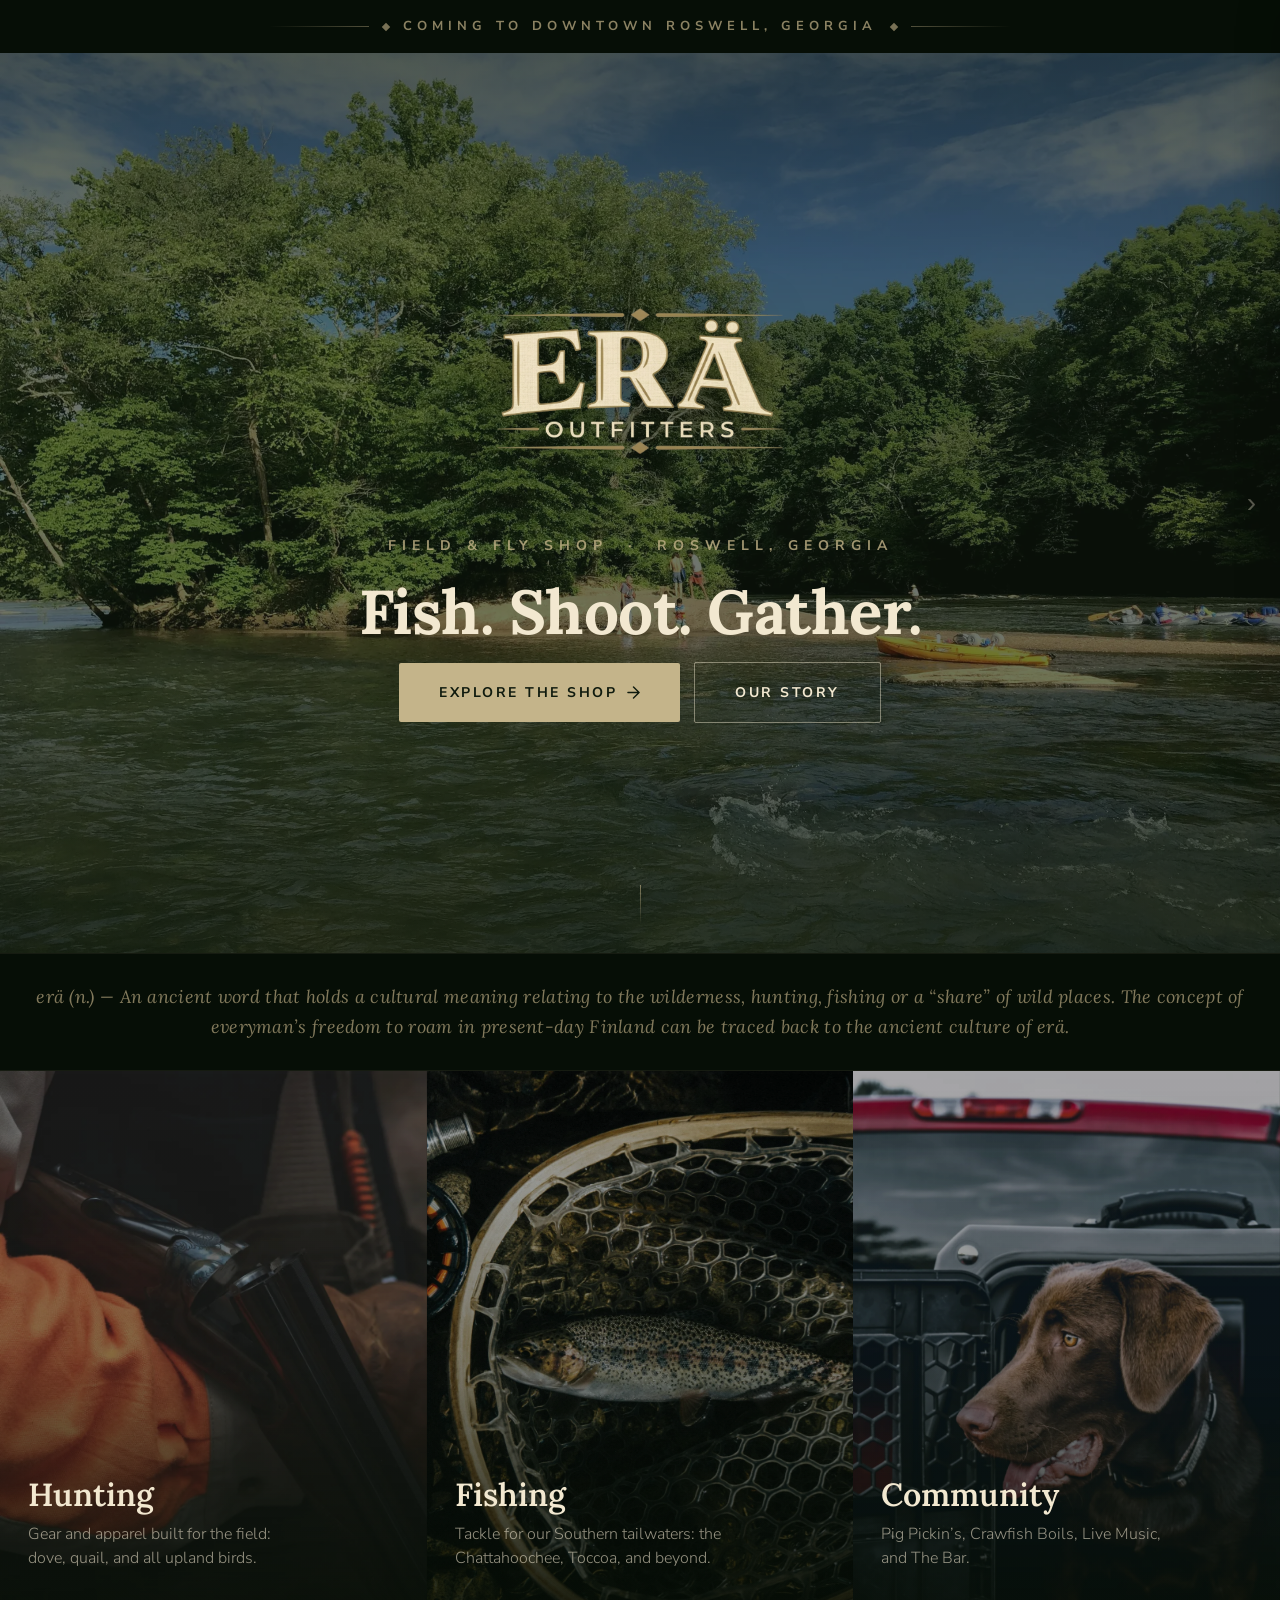
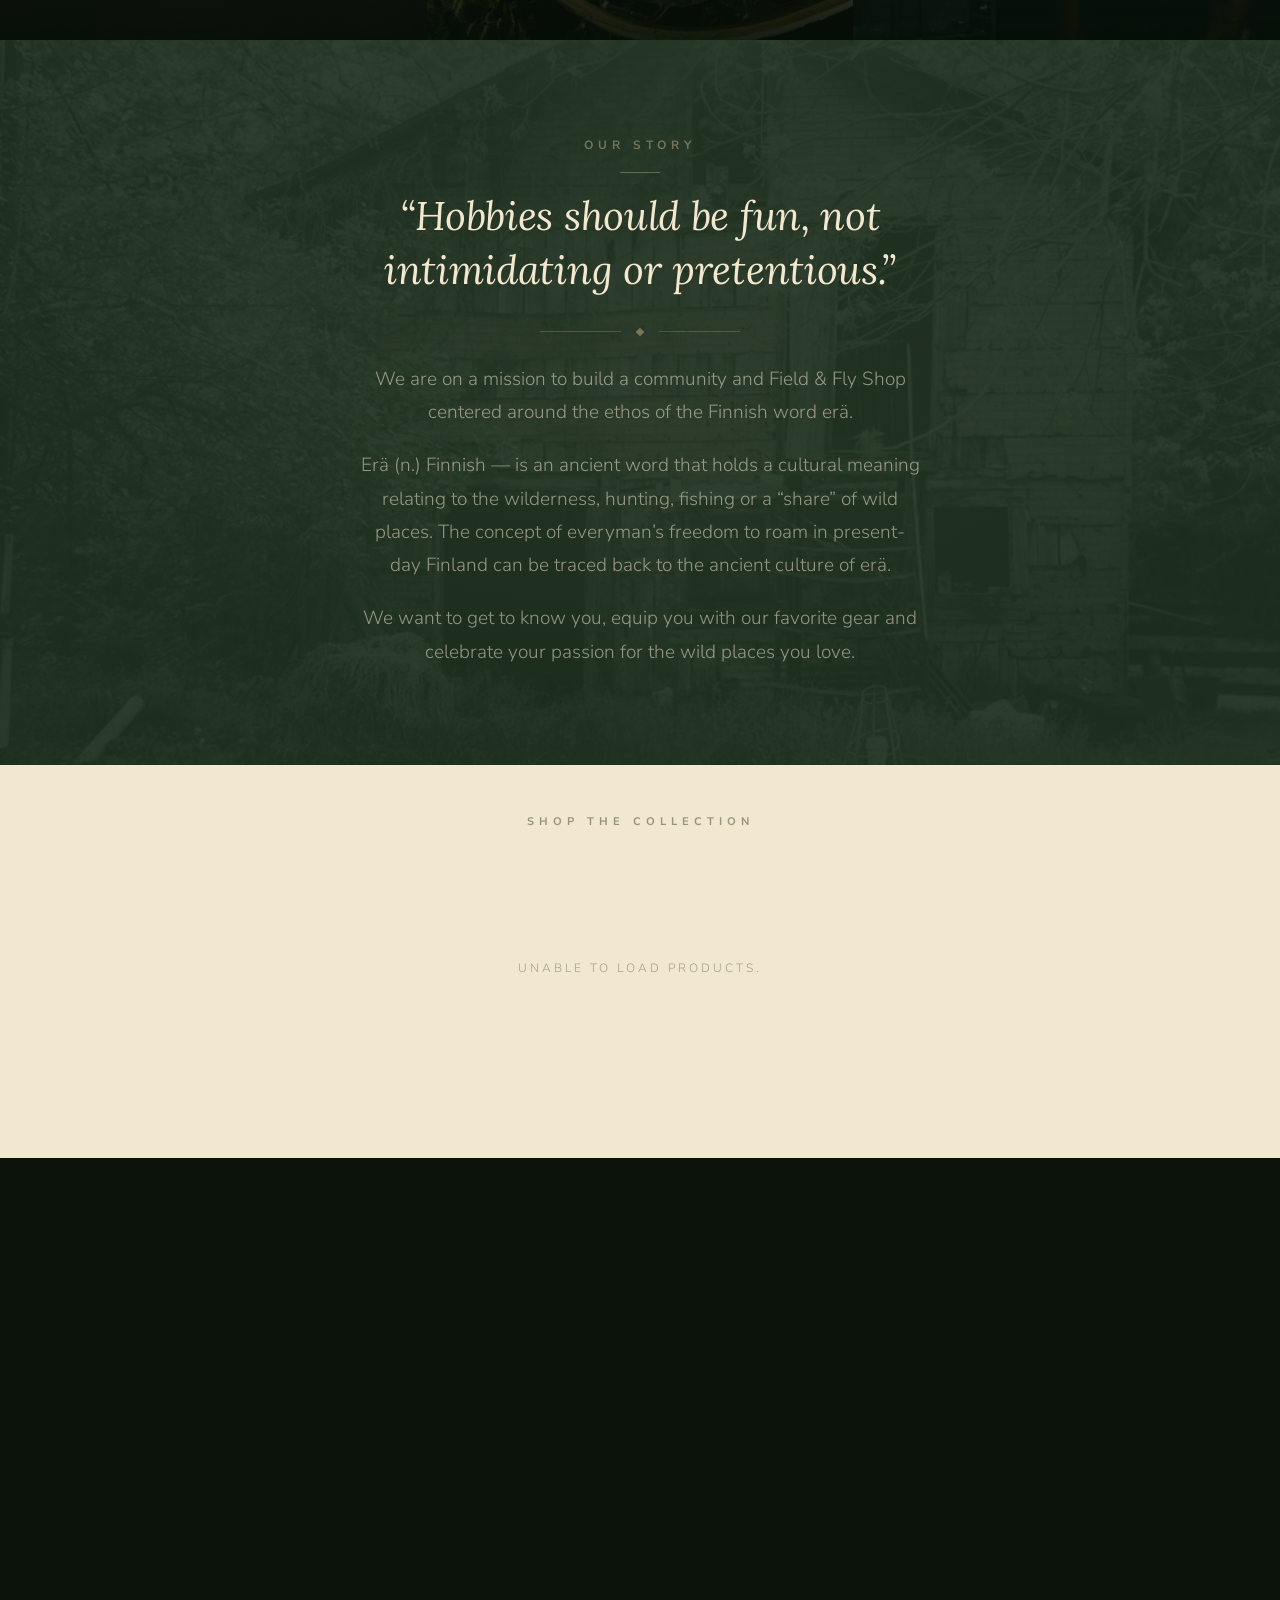
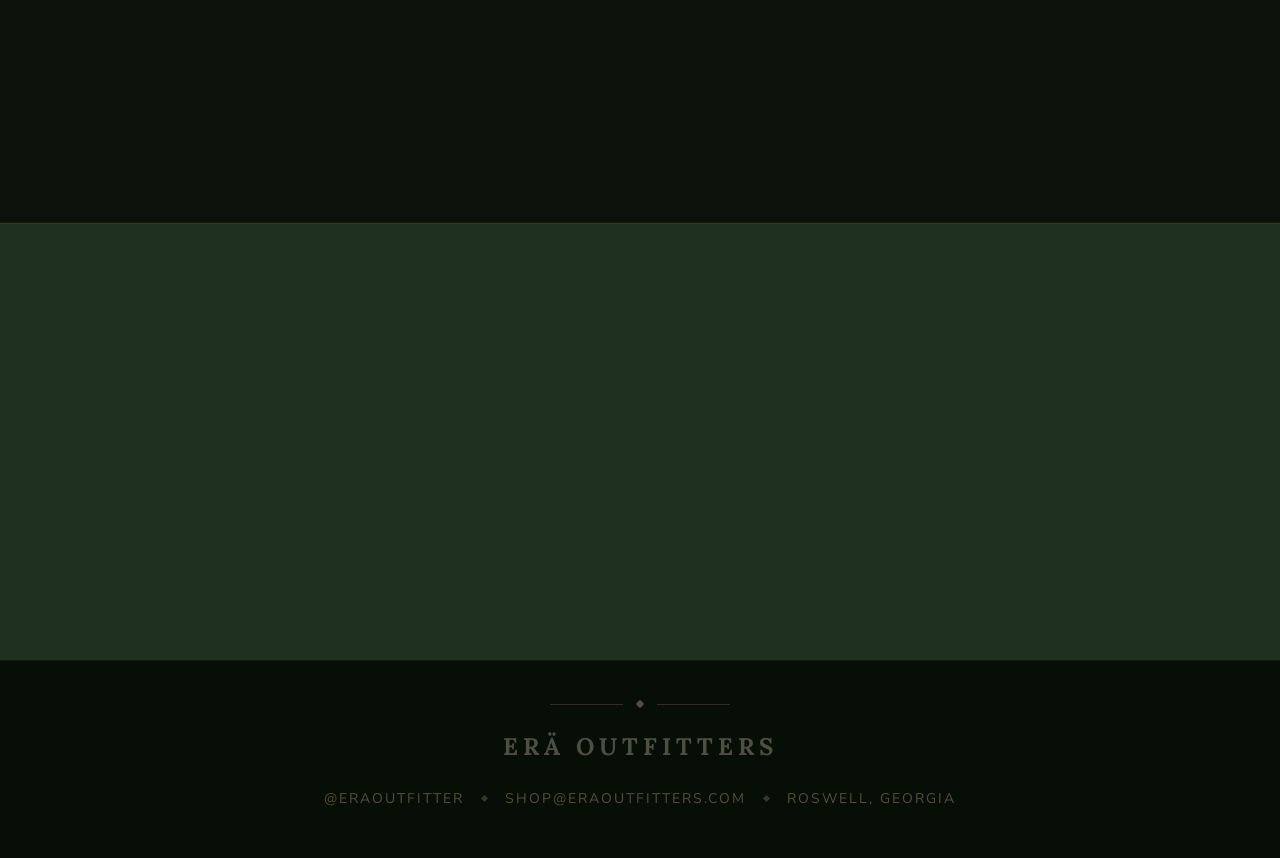
==== index.html @ 0cf77e51 "Improve local search schema for "fly shop roswell" visibility Upgrade @type to SportingGoodsStore, a" ====
<!DOCTYPE html>
<html lang="en" style="background:#0f1a0e;color:#F2E8D0;">
<head>
<!-- Google tag (gtag.js) -->
<script async src="https://www.googletagmanager.com/gtag/js?id=G-MX768VZGD5"></script>
<script>
  window.dataLayer = window.dataLayer || [];
  function gtag(){dataLayer.push(arguments);}
  gtag('js', new Date());
  gtag('config', 'G-MX768VZGD5');
</script>
<meta charset="UTF-8">
<meta name="theme-color" content="#0f1a0e">
<meta name="apple-mobile-web-app-status-bar-style" content="black-translucent">
<meta name="viewport" content="width=device-width, initial-scale=1.0, viewport-fit=cover">
<title>Erä Outfitters | Field &amp; Fly Shop · Roswell, Georgia</title>
<meta name="description" content="A modern Southern field shop blending fly fishing, upland hunting, and heritage outdoor apparel. Coming to Roswell, Georgia.">
<meta property="og:title" content="Erä Outfitters | Field &amp; Fly Shop · Roswell, Georgia">
<meta property="og:description" content="A modern Southern field shop blending fly fishing, upland hunting, and heritage outdoor apparel. Coming to Roswell, Georgia.">
<meta property="og:type" content="website">
<meta property="og:url" content="https://eraoutfitters.com">
<meta property="og:image" content="https://eraoutfitters.com/hero-og.jpg">
<meta name="twitter:card" content="summary_large_image">
<meta name="twitter:title" content="Erä Outfitters | Field &amp; Fly Shop · Roswell, Georgia">
<meta name="twitter:description" content="A modern Southern field shop blending fly fishing, upland hunting, and heritage outdoor apparel. Coming to Roswell, Georgia.">
<meta name="twitter:image" content="https://eraoutfitters.com/hero-og.jpg">
<!-- Structured data: LocalBusiness -->
<script type="application/ld+json">
{
  "@context": "https://schema.org",
  "@type": ["LocalBusiness", "SportingGoodsStore"],
  "name": "Erä Outfitters",
  "description": "A modern Southern field and fly shop blending fly fishing, upland hunting, and heritage outdoor apparel. Coming to Roswell, Georgia.",
  "url": "https://eraoutfitters.com",
  "logo": "https://eraoutfitters.com/logo.png",
  "image": "https://eraoutfitters.com/hero-og.jpg",
  "priceRange": "$",
  "address": {
    "@type": "PostalAddress",
    "addressLocality": "Roswell",
    "addressRegion": "GA",
    "addressCountry": "US"
  },
  "areaServed": ["Roswell, GA", "Alpharetta, GA", "Atlanta, GA"],
  "serviceArea": {
    "@type": "GeoCircle",
    "geoMidpoint": {
      "@type": "GeoCoordinates",
      "latitude": 34.0232,
      "longitude": -84.3616
    },
    "geoRadius": "50000"
  },
  "hasMap": "https://maps.google.com/?q=Er%C3%A4+Outfitters+Roswell+GA",
  "sameAs": [
    "https://instagram.com/eraoutfitter"
  ]
}
</script>
<!-- Structured data: Organization (logo for Google Knowledge Panel) -->
<script type="application/ld+json">
{
  "@context": "https://schema.org",
  "@type": "Organization",
  "name": "Erä Outfitters",
  "url": "https://eraoutfitters.com",
  "logo": {
    "@type": "ImageObject",
    "url": "https://eraoutfitters.com/logo.png"
  },
  "sameAs": [
    "https://instagram.com/eraoutfitter"
  ]
}
</script>
<!-- Structured data: FAQ -->
<script type="application/ld+json">
{
  "@context": "https://schema.org",
  "@type": "FAQPage",
  "mainEntity": [
    {
      "@type": "Question",
      "name": "What is Erä Outfitters?",
      "acceptedAnswer": {
        "@type": "Answer",
        "text": "Erä Outfitters is a modern Southern field and fly shop coming to Downtown Roswell, Georgia. The shop blends fly fishing, upland hunting, and heritage outdoor apparel."
      }
    },
    {
      "@type": "Question",
      "name": "Where is Erä Outfitters located?",
      "acceptedAnswer": {
        "@type": "Answer",
        "text": "Erä Outfitters is coming to Downtown Roswell, Georgia."
      }
    },
    {
      "@type": "Question",
      "name": "What does Erä Outfitters sell?",
      "acceptedAnswer": {
        "@type": "Answer",
        "text": "Erä Outfitters sells fly fishing tackle for Southern tailwaters like the Chattahoochee and Toccoa, upland hunting gear for dove and quail seasons, and heritage outdoor apparel."
      }
    },
    {
      "@type": "Question",
      "name": "What events does Erä Outfitters host?",
      "acceptedAnswer": {
        "@type": "Answer",
        "text": "Erä Outfitters hosts seasonal hunts (dove, quail, and upland), crawfish boils in spring, pig roasts and live music in summer, and guided fishing trips."
      }
    },
    {
      "@type": "Question",
      "name": "What does 'erä' mean?",
      "acceptedAnswer": {
        "@type": "Answer",
        "text": "Erä is an ancient Finnish word relating to the wilderness, hunting, fishing, or a share of wild places. The concept of everyman's freedom to roam in present-day Finland can be traced back to the ancient culture of erä."
      }
    }
  ]
}
</script>
<link rel="canonical" href="https://eraoutfitters.com/">
<link rel="icon" href="logo.svg" type="image/svg+xml">
<link rel="preconnect" href="https://fonts.googleapis.com" crossorigin>
<link rel="preconnect" href="https://fonts.gstatic.com" crossorigin>
<link rel="preconnect" href="https://mddjp6-nx.myshopify.com">
<link rel="preconnect" href="https://www.googletagmanager.com">
<link href="https://fonts.googleapis.com/css2?family=Lora:ital,wght@0,600;0,700;1,400&family=Nunito+Sans:wght@300;400;700&display=swap" rel="stylesheet">
<link rel="stylesheet" href="style.css">
</head>
<body>

<!-- ─── STICKY BAR ────────────────────────────── -->
<nav id="stickyBar" class="sticky-bar" aria-label="Quick navigation">
  <img src="logo.svg" alt="Erä Outfitters" class="sticky-logo">
  <div class="sticky-actions">
    <button class="sticky-shop-btn" onclick="openShopModal()" aria-label="Open shop">Shop</button>
    <button class="sticky-cart-btn" onclick="openCart()" aria-label="View cart">
      <svg width="20" height="20" viewBox="0 0 24 24" fill="none" stroke="currentColor" stroke-width="1.5" stroke-linecap="round" stroke-linejoin="round" aria-hidden="true"><path d="M6 2L3 6v14a2 2 0 002 2h14a2 2 0 002-2V6l-3-4z"/><line x1="3" y1="6" x2="21" y2="6"/><path d="M16 10a4 4 0 01-8 0"/></svg>
      <span id="cartBadge" class="cart-badge" style="display:none" aria-live="polite">0</span>
    </button>
  </div>
</nav>

<!-- ─── CART DRAWER ──────────────────────────── -->
<div id="cartOverlay" class="cart-overlay" onclick="closeCart()"></div>
<aside id="cartDrawer" class="cart-drawer" role="dialog" aria-modal="true" aria-label="Shopping cart">
  <div class="cart-header">
    <span class="cart-title">Your Cart</span>
    <button class="cart-close" onclick="closeCart()" aria-label="Close cart">&#10005;</button>
  </div>
  <div id="cartItems" class="cart-items"></div>
  <div id="cartFooter" class="cart-footer"></div>
</aside>

<div id="mainCard">

<!-- EYEBROW -->
<div class="eyebrow-band">
  <div class="eyebrow-line"></div>
  <div class="eyebrow-diamond"></div>
  <span class="eyebrow-text">Coming to Downtown Roswell, Georgia</span>
  <div class="eyebrow-diamond"></div>
  <div class="eyebrow-line r"></div>
</div>

<!-- ─── HERO ─────────────────────────────────── -->
<section class="hero">
  <div id="hero-media"></div>
  <div class="hero-gradient"></div>
  <button class="hero-nav hero-nav-prev" onclick="heroNav(-1)" aria-label="Previous">&#8249;</button>
  <button class="hero-nav hero-nav-next" onclick="heroNav(1)" aria-label="Next">&#8250;</button>
  <div class="hero-inner">
    <img src="logo.svg" alt="Era Outfitters" class="hero-logo" decoding="async">
    <p class="hero-tagline">Field &amp; Fly Shop &nbsp;·&nbsp; Roswell, Georgia</p>
    <h1 class="hero-headline">Fish. Shoot. Gather.</h1>
    <div class="hero-btns">
      <a href="#" onclick="openShopModal();return false;" class="hero-btn">
        Explore the Shop
        <svg width="13" height="13" viewBox="0 0 14 14" fill="none"><path d="M1 7H13M7 1L13 7L7 13" stroke="currentColor" stroke-width="1.5" stroke-linecap="round" stroke-linejoin="round"/></svg>
      </a>
      <a href="#our-story" class="hero-btn-ghost">Our Story</a>
    </div>
  </div>
  <div class="hero-scroll">
    <div class="hero-scroll-line"></div>
  </div>
</section>

<!-- ─── DEFINITION STRIP ──────────────────────── -->
<div class="def-strip">
  <p>er&#228; (n.) &mdash; An ancient word that holds a cultural meaning relating to the wilderness, hunting, fishing or a &ldquo;share&rdquo; of wild places. The concept of everyman&rsquo;s freedom to roam in present-day Finland can be traced back to the ancient culture of er&#228;.</p>
</div>

<!-- ─── CATEGORY TILES ───────────────────────── -->
<section class="categories">

  <div class="cat-tile">
    <div class="cat-tile-bg" style="background-image: url('hunting.webp');"></div>
    <div class="cat-tile-overlay"></div>
    <div class="cat-tile-content">
      <h3>Hunting</h3>
      <p>Gear and apparel built for the field: dove, quail, and all upland birds.</p>
      <a href="#" onclick="openShopModal();return false;" class="cat-tile-link">
        Shop Hunting <svg width="11" height="11" viewBox="0 0 14 14" fill="none"><path d="M1 7H13M7 1L13 7L7 13" stroke="currentColor" stroke-width="1.5" stroke-linecap="round" stroke-linejoin="round"/></svg>
      </a>
    </div>
  </div>

  <div class="cat-tile">
    <div class="cat-tile-bg" style="background-image: url('fishing.webp'); background-position: center 40%;"></div>
    <div class="cat-tile-overlay"></div>
    <div class="cat-tile-content">
      <h3>Fishing</h3>
      <p>Tackle for our Southern tailwaters: the Chattahoochee, Toccoa, and beyond.</p>
      <a href="#" onclick="openShopModal();return false;" class="cat-tile-link">
        Shop Fishing <svg width="11" height="11" viewBox="0 0 14 14" fill="none"><path d="M1 7H13M7 1L13 7L7 13" stroke="currentColor" stroke-width="1.5" stroke-linecap="round" stroke-linejoin="round"/></svg>
      </a>
    </div>
  </div>

  <div class="cat-tile">
    <div class="cat-tile-bg" style="background-image: url('hunting-dog.webp'); background-position: center 20%;"></div>
    <div class="cat-tile-overlay"></div>
    <div class="cat-tile-content">
      <h3>Community</h3>
      <p>Pig Pickin&rsquo;s, Crawfish Boils, Live Music, and The Bar.</p>
      <a href="#community" class="cat-tile-link">
        See Events <svg width="11" height="11" viewBox="0 0 14 14" fill="none"><path d="M1 7H13M7 1L13 7L7 13" stroke="currentColor" stroke-width="1.5" stroke-linecap="round" stroke-linejoin="round"/></svg>
      </a>
    </div>
  </div>

</section>

<!-- ─── BRAND STORY ───────────────────────────── -->
<section class="brand-story reveal" id="our-story">
  <div class="brand-story-inner">
    <span class="section-label">Our Story</span>
    <div class="section-rule"></div>
    <blockquote>&ldquo;Hobbies should be fun, not intimidating or pretentious.&rdquo;</blockquote>
    <div class="brand-divider">
      <div class="brand-divider-line"></div>
      <div class="brand-divider-diamond"></div>
      <div class="brand-divider-line"></div>
    </div>
    <p>We are on a mission to build a community and Field &amp; Fly Shop centered around the ethos of the Finnish word er&#228;.</p>
    <p>Er&#228; (n.) Finnish &mdash; is an ancient word that holds a cultural meaning relating to the wilderness, hunting, fishing or a &ldquo;share&rdquo; of wild places. The concept of everyman&rsquo;s freedom to roam in present-day Finland can be traced back to the ancient culture of er&#228;.</p>
    <p>We want to get to know you, equip you with our favorite gear and celebrate your passion for the wild places you love.</p>
  </div>
</section>

<!-- ─── SHOP ─────────────────────────────────── -->
<section id="shop">
  <div class="shop-inner">
    <p class="shop-heading">Shop the Collection</p>
    <!-- Grid view -->
    <div id="shopGrid"></div>
    <!-- Detail view -->
    <div id="shopDetail">
      <button class="detail-back" onclick="showShopGrid()">&#8592; All Products</button>
      <div id="shopDetailContent"></div>
    </div>
  </div>
</section>

<!-- ─── COMMUNITY & EVENTS ───────────────────── -->
<section class="community" id="community">
  <div class="community-inner">

    <div class="community-left reveal">
      <h2>Coming Soon</h2>
    </div>

    <div class="community-right reveal reveal-delay-2">
      <ul class="events-list">
        <li>
          <div class="event-diamond"></div>
          <div>
            <div class="event-name">The Shop</div>
            <div class="event-desc">Physical Field &amp; Fly Shop in Roswell, Georgia</div>
          </div>
        </li>
        <li>
          <div class="event-diamond"></div>
          <div>
            <div class="event-name">Seasonal Hunts</div>
            <div class="event-desc">Dove, Quail &amp; Upland</div>
          </div>
        </li>
        <li>
          <div class="event-diamond"></div>
          <div>
            <div class="event-name">Crawfish Boils</div>
            <div class="event-desc">Spring Series</div>
          </div>
        </li>
        <li>
          <div class="event-diamond"></div>
          <div>
            <div class="event-name">Live Music &amp; Pig Roasts</div>
            <div class="event-desc">Summer Series</div>
          </div>
        </li>
        <li>
          <div class="event-diamond"></div>
          <div>
            <div class="event-name">Testing Grounds</div>
            <div class="event-desc">Phase 2</div>
          </div>
        </li>
      </ul>
    </div>

  </div>
</section>

<!-- ─── EMAIL SIGNUP ─────────────────────────── -->
<section class="email-section">
  <div class="email-inner reveal">
    <span class="section-label">Join the Community</span>
    <h2>Stay in the Loop</h2>
    <p class="sub">Join the list for opening day, first events, and early access to new gear.</p>
    <form style="margin:0;padding:0;position:relative;overflow:hidden;"
      action="https://eraoutfitters.us10.list-manage.com/subscribe/post?u=f6e6c6ba682dcca7138938074&amp;id=c5f58615a8&amp;f_id=000c4ee4f0"
      method="post">
      <div class="form-row">
        <input type="email" name="EMAIL" class="form-input" id="emailInput" placeholder="your@email.com" autocomplete="email" required/>
        <button type="submit" class="form-btn">Get Early Access</button>
      </div>
      <div style="position:absolute;left:-5000px;" aria-hidden="true">
        <input type="text" name="b_f6e6c6ba682dcca7138938074_c5f58615a8" tabindex="-1" value="">
      </div>
    </form>
    <p class="form-note">We don't sell or share your information.</p>
  </div>
</section>

<!-- ─── FOOTER ────────────────────────────────── -->
<footer>
  <div class="foot-ornament">
    <div class="fo-line"></div>
    <div class="fo-diamond"></div>
    <div class="fo-line"></div>
  </div>
  <div class="foot-brand">Er&#228; Outfitters</div>
  <div class="foot-links">
    <a href="https://instagram.com/eraoutfitter" target="_blank" rel="noopener" class="foot-link">@eraoutfitter</a>
    <div class="foot-sep"></div>
    <a href="#" class="foot-link" id="eml"></a>
    <div class="foot-sep"></div>
    <span class="foot-link" style="cursor:default;">Roswell, Georgia</span>
  </div>
</footer>

</div><!-- /#mainCard -->

<script src="script.js" defer></script>
</body>
</html>
---- style.css ----
/* ─── RESET ─────────────────────────────────── */
*, *::before, *::after { box-sizing: border-box; margin: 0; padding: 0; }
html { background: #0f1a0e; overflow-x: hidden; }
body {
  background: #0f1a0e;
  color: #F2E8D0;
  font-family: 'Nunito Sans', system-ui, sans-serif;
  font-size: 18px;
  font-weight: 300;
  line-height: 1.65;
  overflow-x: hidden;
  -webkit-font-smoothing: antialiased;
}

/* ─── GRAIN OVERLAY ─────────────────────────── */
body::before {
  content: '';
  position: fixed; inset: 0; z-index: 0; pointer-events: none;
  background-image: url("data:image/svg+xml,%3Csvg viewBox='0 0 300 300' xmlns='http://www.w3.org/2000/svg'%3E%3Cfilter id='n'%3E%3CfeTurbulence type='fractalNoise' baseFrequency='0.75' numOctaves='4' stitchTiles='stitch'/%3E%3C/filter%3E%3Crect width='100%25' height='100%25' filter='url(%23n)'/%3E%3C/svg%3E");
  opacity: 0.035;
}

/* ─── EYEBROW BAND ───────────────────────────── */
.eyebrow-band {
  width: 100%;
  padding: 16px;
  background: #060e06;
  display: flex;
  align-items: center;
  justify-content: center;
  gap: 0;
  position: relative;
  z-index: 10;
}
.eyebrow-line { flex: 1; height: 1px; max-width: 100px; background: linear-gradient(to right, transparent, rgba(196,180,138,0.4)); }
.eyebrow-line.r { background: linear-gradient(to left, transparent, rgba(196,180,138,0.4)); }
.eyebrow-diamond { width: 6px; height: 6px; background: rgba(196,180,138,0.6); transform: rotate(45deg); flex-shrink: 0; margin: 0 14px; }
.eyebrow-text {
  font-family: 'Nunito Sans', sans-serif;
  font-size: clamp(9px, 2vw, 13px);
  font-weight: 700;
  letter-spacing: clamp(2px, 0.8vw, 5px);
  text-transform: uppercase;
  color: rgba(196,180,138,0.7);
  white-space: nowrap;
}

/* ─── HERO ───────────────────────────────────── */
.hero {
  position: relative;
  height: 100svh;
  min-height: 100svh;
  display: flex;
  flex-direction: column;
  align-items: center;
  justify-content: center;
  text-align: center;
  overflow: hidden;
  background: #0f1a0e;
}
#hero-media {
  position: absolute; inset: 0;
  width: 100%; height: 100%;
  z-index: 0;
}
.hero-media-item {
  position: absolute; inset: 0;
  width: 100%; height: 100%;
  opacity: 0;
  transition: opacity 1.2s ease;
  z-index: 1;
}
.hero-media-item.is-image {
  background-size: cover;
  background-position: center;
}
.hero-media-item.is-video {
  overflow: hidden;
  pointer-events: none;
}
/* Main (foreground) video — transform-based cover (works on all mobile browsers) */
.vp-main {
  display: block;
  position: absolute;
  top: 50%; left: 50%;
  min-width: 100%; min-height: 100%;
  width: auto; height: auto;
  transform: translate(-50%, -50%);
  z-index: 1;
}
/* Blurred background clone — hidden on desktop, no bandwidth used */
.vp-blur { display: none; }

@media (max-width: 767px) {
  /* Lighten overlay on mobile so videos are easier to see */
  .hero-gradient {
    background:
      linear-gradient(to bottom, rgba(15,26,14,0.2) 0%, transparent 20%, transparent 70%, rgba(15,26,14,0.45) 100%),
      rgba(15,26,14,0.25);
  }
}
/* Suppress native controls on both video layers */
.vp-main::-webkit-media-controls,
.vp-blur::-webkit-media-controls                             { display: none !important; }
.vp-main::-webkit-media-controls-panel,
.vp-blur::-webkit-media-controls-panel                       { display: none !important; }
.vp-main::-webkit-media-controls-overlay-play-button,
.vp-blur::-webkit-media-controls-overlay-play-button         { display: none !important; }
.vp-main::-webkit-media-controls-start-playback-button,
.vp-blur::-webkit-media-controls-start-playback-button       { display: none !important; }
.hero-gradient {
  position: absolute; inset: 0;
  z-index: 4;
  background:
    linear-gradient(to bottom, rgba(15,26,14,0.3) 0%, transparent 25%, transparent 70%, rgba(15,26,14,0.5) 100%),
    rgba(15,26,14,0.60);
}
.hero-inner {
  position: relative; z-index: 5;
  display: flex; flex-direction: column; align-items: center;
  gap: 0;
  padding: 40px 24px 80px;
  max-width: 760px;
  width: 100%;
}
.hero-logo {
  width: min(340px, 78vw);
  margin-bottom: 24px;
  opacity: 0;
  animation: fadeUp 1s ease 0.2s forwards;
  filter: drop-shadow(0 4px 24px rgba(0,0,0,0.5));
}
.hero-tagline {
  font-family: 'Nunito Sans', sans-serif;
  font-size: clamp(11px, 2vw, 14px);
  font-weight: 700;
  letter-spacing: clamp(3px, 0.8vw, 6px);
  text-transform: uppercase;
  color: rgba(196,180,138,0.8);
  margin-bottom: 20px;
  opacity: 0;
  animation: fadeUp 0.9s ease 0.5s forwards;
}
.hero-headline {
  font-family: 'Lora', Georgia, serif;
  font-size: clamp(32px, 6vw, 62px);
  font-weight: 700;
  color: #F2E8D0;
  line-height: 1.1;
  letter-spacing: -0.5px;
  margin-bottom: 16px;
  opacity: 0;
  animation: fadeUp 0.9s ease 0.7s forwards;
}
.hero-copy {
  font-family: 'Lora', Georgia, serif;
  font-style: italic;
  font-size: clamp(17px, 2.4vw, 22px);
  font-weight: 400;
  color: rgba(242,232,208,0.65);
  max-width: 500px;
  line-height: 1.6;
  margin-bottom: 36px;
  opacity: 0;
  animation: fadeUp 0.9s ease 0.9s forwards;
}
.hero-btn {
  display: inline-flex;
  align-items: center;
  gap: 10px;
  font-family: 'Nunito Sans', sans-serif;
  font-size: clamp(12px, 1.6vw, 14px);
  font-weight: 700;
  letter-spacing: 2.5px;
  text-transform: uppercase;
  color: #0f1a0e;
  background: #C4B48A;
  text-decoration: none;
  padding: 18px 40px;
  border-radius: 2px;
  transition: background 0.2s, transform 0.2s;
  opacity: 0;
  animation: fadeUp 0.9s ease 1.1s forwards;
}
.hero-btn:hover { background: #d4c49a; transform: translateY(-1px); }
.hero-btn-ghost {
  display: inline-flex;
  align-items: center;
  gap: 10px;
  font-family: 'Nunito Sans', sans-serif;
  font-size: clamp(12px, 1.6vw, 14px);
  font-weight: 700;
  letter-spacing: 2.5px;
  text-transform: uppercase;
  color: #F2E8D0;
  background: transparent;
  text-decoration: none;
  padding: 18px 40px;
  border-radius: 2px;
  border: 1.5px solid rgba(242,232,208,0.45);
  transition: border-color 0.2s, color 0.2s, transform 0.2s;
  opacity: 0;
  animation: fadeUp 0.9s ease 1.25s forwards;
}
.hero-btn-ghost:hover { border-color: #F2E8D0; color: #fff; transform: translateY(-1px); }
.hero-btns {
  display: flex;
  flex-wrap: wrap;
  gap: 14px;
  align-items: center;
}
/* Hero nav arrows */
.hero-nav {
  position: absolute;
  top: 50%;
  transform: translateY(-50%);
  z-index: 6;
  background: none;
  border: none;
  color: rgba(242,232,208,0.35);
  font-size: 28px;
  font-weight: 300;
  line-height: 1;
  cursor: pointer;
  padding: 12px 8px;
  transition: color 0.2s;
}
.hero-nav:hover { color: rgba(242,232,208,0.85); }
.hero-nav-prev { left: 16px; }
.hero-nav-next { right: 16px; }
@media (max-width: 560px) {
  .hero-nav { font-size: 22px; }
  .hero-nav-prev { left: 6px; }
  .hero-nav-next { right: 6px; }
}
.hero-scroll {
  position: absolute;
  bottom: 28px; left: 50%;
  transform: translateX(-50%);
  z-index: 5;
  display: flex;
  flex-direction: column;
  align-items: center;
  gap: 8px;
  opacity: 0;
  animation: fadeUp 1s ease 1.4s forwards;
}
.hero-scroll-line {
  width: 1px; height: 40px;
  background: linear-gradient(to bottom, rgba(196,180,138,0.6), transparent);
}

/* ─── DEFINITION STRIP ──────────────────────── */
.def-strip {
  background: #060e06;
  padding: 28px 24px;
  text-align: center;
  border-top: 1px solid rgba(196,180,138,0.08);
  border-bottom: 1px solid rgba(196,180,138,0.08);
  position: relative; z-index: 1;
}
.def-strip p {
  font-family: 'Lora', Georgia, serif;
  font-style: italic;
  font-size: clamp(15px, 2vw, 18px);
  color: rgba(196,180,138,0.65);
  letter-spacing: 0.3px;
}

/* ─── SECTION SHARED ────────────────────────── */
.section-label {
  font-family: 'Nunito Sans', sans-serif;
  font-size: clamp(10px, 1.6vw, 12px);
  font-weight: 700;
  letter-spacing: 5px;
  text-transform: uppercase;
  color: rgba(196,180,138,0.5);
  margin-bottom: 16px;
  display: block;
}
.section-rule {
  width: 40px; height: 1px;
  background: rgba(196,180,138,0.4);
  margin: 0 auto 16px;
}

/* ─── CATEGORY TILES ────────────────────────── */
.categories {
  display: grid;
  grid-template-columns: repeat(3, 1fr);
  gap: 0;
  position: relative; z-index: 1;
  content-visibility: auto;
  contain-intrinsic-size: 0 600px;
}
.cat-tile {
  position: relative;
  aspect-ratio: 3/4;
  overflow: hidden;
  cursor: pointer;
  display: flex;
  align-items: flex-end;
}
.cat-tile-bg {
  position: absolute; inset: 0;
  background-size: cover;
  background-position: center;
  transition: transform 0.6s ease;
  filter: saturate(0.75) brightness(0.7);
  will-change: transform;
}
.cat-tile:hover .cat-tile-bg { transform: scale(1.04); filter: saturate(0.85) brightness(0.75); }
.cat-tile-overlay {
  position: absolute; inset: 0;
  background: linear-gradient(to top, rgba(6,14,6,0.88) 0%, rgba(6,14,6,0.2) 50%, transparent 100%);
  transition: background 0.4s;
}
.cat-tile:hover .cat-tile-overlay { background: linear-gradient(to top, rgba(6,14,6,0.92) 0%, rgba(6,14,6,0.3) 55%, transparent 100%); }
.cat-tile-content {
  position: relative; z-index: 2;
  padding: 32px 28px;
  width: 100%;
}
.cat-tile-icon {
  display: block;
  width: 28px; height: 28px;
  color: #C4B48A;
  opacity: 0.8;
  margin-bottom: 12px;
}
.cat-tile h3 {
  font-family: 'Lora', Georgia, serif;
  font-size: clamp(22px, 2.8vw, 32px);
  font-weight: 600;
  color: #F2E8D0;
  margin-bottom: 8px;
  line-height: 1.15;
}
.cat-tile p {
  font-family: 'Nunito Sans', sans-serif;
  font-size: clamp(14px, 1.6vw, 16px);
  font-weight: 300;
  color: rgba(242,232,208,0.6);
  line-height: 1.55;
  max-width: 280px;
}
.cat-tile-link {
  display: inline-flex;
  align-items: center;
  gap: 8px;
  margin-top: 14px;
  font-family: 'Nunito Sans', sans-serif;
  font-size: 12px;
  font-weight: 700;
  letter-spacing: 2px;
  text-transform: uppercase;
  color: #C4B48A;
  text-decoration: none;
  opacity: 0;
  transform: translateY(6px);
  transition: opacity 0.3s, transform 0.3s;
}
.cat-tile:hover .cat-tile-link { opacity: 1; transform: translateY(0); }

/* ─── BRAND STORY ───────────────────────────── */
.brand-story {
  background: #1E3020;
  padding: 96px 32px;
  text-align: center;
  position: relative;
  overflow: hidden;
  content-visibility: auto;
  contain-intrinsic-size: 0 500px;
}
.brand-story::after {
  content: '';
  position: absolute; inset: 0;
  background-image: url('heritage.webp');
  background-size: cover;
  background-position: center;
  opacity: 0.07;
  filter: saturate(0.3);
  pointer-events: none;
}
.brand-story::before {
  content: '';
  position: absolute; inset: 0; z-index: 1;
  background:
    radial-gradient(ellipse 70% 60% at 50% 50%, rgba(196,180,138,0.04) 0%, transparent 70%);
  pointer-events: none;
}
.brand-story-inner {
  position: relative; z-index: 2;
  max-width: 680px;
  margin: 0 auto;
}
.brand-story blockquote {
  font-family: 'Lora', Georgia, serif;
  font-style: italic;
  font-size: clamp(24px, 4vw, 40px);
  font-weight: 400;
  color: #F2E8D0;
  line-height: 1.35;
  margin-bottom: 32px;
  letter-spacing: -0.3px;
}
.brand-story p {
  font-family: 'Nunito Sans', sans-serif;
  font-size: clamp(16px, 2vw, 19px);
  font-weight: 300;
  color: rgba(242,232,208,0.55);
  line-height: 1.75;
  max-width: 560px;
  margin: 0 auto 20px;
}
.brand-story p:last-child { margin-bottom: 0; }
.brand-story p em { color: rgba(242,232,208,0.8); font-style: italic; }
.brand-divider {
  display: flex;
  align-items: center;
  justify-content: center;
  gap: 16px;
  margin: 28px auto;
  max-width: 200px;
}
.brand-divider-line { flex: 1; height: 1px; background: rgba(196,180,138,0.25); }
.brand-divider-diamond { width: 6px; height: 6px; background: #C4B48A; transform: rotate(45deg); opacity: 0.5; flex-shrink: 0; }

/* ─── SHOP SECTION (INLINE) ─────────────────── */
#shop {
  background: #F2E8D0;
  color: #1E3020;
}
.shop-inner {
  padding: 48px 0 100px;
}
.shop-inner .shop-heading {
  padding: 0 40px;
}
.shop-heading {
  font-family: 'Nunito Sans', sans-serif;
  font-size: 11px;
  font-weight: 700;
  letter-spacing: 5px;
  text-transform: uppercase;
  color: rgba(30,48,32,0.45);
  margin-bottom: 48px;
  text-align: center;
}
/* Product row label */
.shop-row-label {
  font-family: 'Nunito Sans', sans-serif;
  font-size: 11px;
  font-weight: 700;
  letter-spacing: 5px;
  text-transform: uppercase;
  color: rgba(30,48,32,0.45);
  padding: 0 40px;
  margin-bottom: 16px;
}
.shop-row-label + .grid-scroll-wrap { margin-bottom: 48px; }
@media (max-width: 560px) {
  .shop-row-label { padding: 0 20px; }
}

/* Product grid — horizontal scroll row */
.grid-scroll-wrap {
  position: relative;
}
.product-grid {
  display: flex;
  flex-direction: row;
  gap: 20px;
  overflow-x: auto;
  scroll-behavior: smooth;
  padding: 0 40px 20px;
  scrollbar-width: none;
  -ms-overflow-style: none;
}
.product-grid::-webkit-scrollbar { display: none; }
.grid-scroll-btns {
  display: flex;
  gap: 10px;
  justify-content: flex-end;
  padding: 16px 40px 0;
}
.grid-scroll-btn {
  width: 44px;
  height: 44px;
  border-radius: 50%;
  border: 1.5px solid rgba(30,48,32,0.25);
  background: #fff;
  color: #1E3020;
  font-size: 18px;
  cursor: pointer;
  display: flex;
  align-items: center;
  justify-content: center;
  transition: border-color 0.2s, background 0.2s;
}
.grid-scroll-btn:hover { border-color: #1E3020; background: #1E3020; color: #F2E8D0; }
.product-card {
  flex: 0 0 260px;
  cursor: pointer;
  display: flex;
  flex-direction: column;
}
.card-img-wrap {
  position: relative;
  width: 100%;
  aspect-ratio: 3/4;
  background: #e8e4df;
  margin-bottom: 12px;
  overflow: hidden;
  border-radius: 6px;
}
.product-card-img {
  width: 100%;
  height: 100%;
  object-fit: cover;
  display: block;
  transition: opacity 0.3s;
}
.product-card:hover .product-card-img { opacity: 0.88; }
/* Color swatches */
.card-swatches {
  display: flex;
  flex-wrap: wrap;
  gap: 6px;
  margin-bottom: 10px;
  min-height: 22px;
}
.card-swatch {
  width: 20px;
  height: 20px;
  border-radius: 50%;
  border: 2px solid transparent;
  background-size: cover;
  background-position: center;
  cursor: pointer;
  transition: border-color 0.15s;
  outline: 2px solid transparent;
  outline-offset: 1px;
}
.card-swatch:hover { outline-color: rgba(30,48,32,0.3); }
.card-swatch.active { outline-color: #1E3020; }
.product-card-title {
  font-family: 'Cormorant Garamond', serif;
  font-size: 17px;
  font-weight: 600;
  color: #1E3020;
  margin-bottom: 4px;
  line-height: 1.2;
}
.product-card-color {
  font-family: 'Nunito Sans', sans-serif;
  font-size: 12px;
  font-weight: 400;
  color: #6b7a6b;
  margin-bottom: 2px;
  text-transform: capitalize;
}
.product-card-price {
  font-family: 'Nunito Sans', sans-serif;
  font-size: 14px;
  font-weight: 700;
  color: #1E3020;
}
/* Quick Add */
.card-quick-add {
  position: relative;
  margin-top: 10px;
}
.quick-add-btn {
  width: 100%;
  padding: 8px 0;
  background: transparent;
  border: 1.5px solid #1E3020;
  border-radius: 4px;
  color: #1E3020;
  font-family: 'Nunito Sans', sans-serif;
  font-size: 12px;
  font-weight: 700;
  letter-spacing: 1.5px;
  text-transform: uppercase;
  cursor: pointer;
  transition: background 0.18s, color 0.18s;
}
.quick-add-btn:hover { background: #1E3020; color: #F2E8D0; }
.quick-add-btn.added { background: #1E3020; color: #F2E8D0; border-color: #1E3020; }
.card-size-picker {
  display: none;
  flex-wrap: wrap;
  gap: 6px;
  margin-top: 8px;
}
.card-size-picker.open { display: flex; }
.size-pill {
  padding: 5px 10px;
  background: #fff;
  border: 1.5px solid #c8bfaa;
  border-radius: 3px;
  font-family: 'Nunito Sans', sans-serif;
  font-size: 11px;
  font-weight: 700;
  letter-spacing: 1px;
  text-transform: uppercase;
  color: #1E3020;
  cursor: pointer;
  transition: background 0.15s, border-color 0.15s;
}
.size-pill:hover { background: #1E3020; color: #F2E8D0; border-color: #1E3020; }

/* Product detail */
#shopDetail { display: none; }
#shopGrid   { display: block; }
.detail-back {
  background: none;
  border: none;
  font-family: 'Nunito Sans', sans-serif;
  font-size: 11px;
  font-weight: 700;
  letter-spacing: 3px;
  text-transform: uppercase;
  color: rgba(30,48,32,0.5);
  cursor: pointer;
  padding: 0;
  margin-bottom: 40px;
}
.detail-back:hover { color: #1E3020; }
.detail-layout {
  display: grid;
  grid-template-columns: 1fr 1fr;
  gap: 64px;
  align-items: start;
}
.detail-images { position: relative; }
.detail-main-img {
  width: 100%;
  aspect-ratio: 3/4;
  object-fit: cover;
  background: #ddd;
  display: block;
}
.detail-thumbs {
  display: flex;
  gap: 8px;
  margin-top: 12px;
  flex-wrap: wrap;
}
.detail-thumb {
  width: 64px;
  height: 64px;
  object-fit: cover;
  cursor: pointer;
  opacity: 0.55;
  transition: opacity 0.2s;
  border: 2px solid transparent;
}
.detail-thumb.active,
.detail-thumb:hover { opacity: 1; border-color: #1E3020; }
.detail-info {}
.detail-title {
  font-family: 'Cormorant Garamond', serif;
  font-size: clamp(26px, 3.5vw, 38px);
  font-weight: 600;
  color: #1E3020;
  line-height: 1.1;
  margin-bottom: 12px;
}
.detail-price {
  font-family: 'Nunito Sans', sans-serif;
  font-size: 16px;
  color: #6b5c38;
  margin-bottom: 28px;
}
.detail-option-label {
  font-family: 'Nunito Sans', sans-serif;
  font-size: 10px;
  font-weight: 700;
  letter-spacing: 3px;
  text-transform: uppercase;
  color: rgba(30,48,32,0.5);
  margin-bottom: 10px;
}
.option-btns { display: flex; flex-wrap: wrap; gap: 8px; margin-bottom: 24px; }
.option-btn {
  padding: 8px 16px;
  border: 1.5px solid rgba(30,48,32,0.25);
  background: none;
  font-family: 'Nunito Sans', sans-serif;
  font-size: 13px;
  color: #1E3020;
  cursor: pointer;
  transition: border-color 0.2s, background 0.2s;
}
.option-btn:hover { border-color: #1E3020; }
.option-btn.selected { border-color: #1E3020; background: #1E3020; color: #F2E8D0; }
.detail-desc {
  font-family: 'Nunito Sans', sans-serif;
  font-size: 14px;
  line-height: 1.7;
  color: rgba(30,48,32,0.7);
  margin-bottom: 32px;
}
.detail-atc-btn {
  width: 100%;
  padding: 16px 24px;
  background: #1E3020;
  color: #F2E8D0;
  border: none;
  font-family: 'Nunito Sans', sans-serif;
  font-size: 11px;
  font-weight: 700;
  letter-spacing: 4px;
  text-transform: uppercase;
  cursor: pointer;
  transition: background 0.2s;
}
.detail-atc-btn:hover { background: #2d4a2e; }
.detail-atc-btn:disabled { opacity: 0.5; cursor: not-allowed; }
.shop-loading {
  text-align: center;
  padding: 80px 0;
  font-family: 'Nunito Sans', sans-serif;
  font-size: 12px;
  letter-spacing: 3px;
  text-transform: uppercase;
  color: rgba(30,48,32,0.4);
}
@media (max-width: 900px) {
  .detail-layout { grid-template-columns: 1fr; gap: 40px; }
  .product-card { flex: 0 0 220px; }
}
@media (max-width: 560px) {
  .product-grid { padding: 0 20px 16px; gap: 14px; }
  .grid-scroll-btns { padding: 12px 20px 0; }
  .product-card { flex: 0 0 180px; }
  .shop-inner { padding: 32px 0 80px; }
  .shop-inner .shop-heading { padding: 0 20px; }
  .shop-header { padding: 16px 20px; }
}

/* ─── COMMUNITY / EVENTS ────────────────────── */
.community {
  background: #0a1209;
  padding: 88px 32px;
  position: relative;
  overflow: hidden;
  content-visibility: auto;
  contain-intrinsic-size: 0 500px;
}
.community::before {
  content: '';
  position: absolute; inset: 0;
  background-image: url('river.webp');
  background-size: cover;
  background-position: center;
  opacity: 0.08;
  filter: saturate(0.4);
}
.community-inner {
  position: relative; z-index: 1;
  max-width: 900px;
  margin: 0 auto;
  display: grid;
  grid-template-columns: 1fr 1fr;
  gap: 64px;
  align-items: start;
}
.community-left {}
.community-left h2 {
  font-family: 'Lora', Georgia, serif;
  font-size: clamp(30px, 4vw, 48px);
  font-weight: 700;
  color: #F2E8D0;
  line-height: 1.15;
  margin-bottom: 20px;
}
.community-left p {
  font-family: 'Nunito Sans', sans-serif;
  font-size: clamp(16px, 1.8vw, 18px);
  font-weight: 300;
  color: rgba(242,232,208,0.5);
  line-height: 1.75;
}
.community-right {}
.events-list {
  list-style: none;
  display: flex;
  flex-direction: column;
  gap: 0;
}
.events-list li {
  display: flex;
  align-items: center;
  gap: 16px;
  padding: 20px 0;
  border-bottom: 1px solid rgba(196,180,138,0.1);
}
.events-list li:first-child { border-top: 1px solid rgba(196,180,138,0.1); }
.event-diamond {
  width: 7px; height: 7px;
  background: #C4B48A;
  transform: rotate(45deg);
  flex-shrink: 0;
  opacity: 0.7;
}
.event-name {
  font-family: 'Lora', Georgia, serif;
  font-size: clamp(17px, 2vw, 20px);
  font-weight: 600;
  color: #F2E8D0;
}
.event-desc {
  font-family: 'Nunito Sans', sans-serif;
  font-size: 13px;
  font-weight: 300;
  color: rgba(196,180,138,0.5);
  letter-spacing: 1px;
  text-transform: uppercase;
  margin-top: 2px;
}

/* ─── EMAIL SECTION ─────────────────────────── */
.email-section {
  background: #1E3020;
  padding: 80px 24px;
  text-align: center;
  border-top: 1px solid rgba(196,180,138,0.08);
  content-visibility: auto;
  contain-intrinsic-size: 0 300px;
}
.email-inner {
  max-width: 520px;
  margin: 0 auto;
}
.email-section h2 {
  font-family: 'Lora', Georgia, serif;
  font-size: clamp(28px, 4vw, 40px);
  font-weight: 600;
  color: #F2E8D0;
  margin-bottom: 10px;
  line-height: 1.2;
}
.email-section .sub {
  font-family: 'Nunito Sans', sans-serif;
  font-size: clamp(16px, 2vw, 18px);
  font-weight: 300;
  color: rgba(242,232,208,0.4);
  margin-bottom: 28px;
  line-height: 1.6;
}
.form-row {
  display: flex;
  border: 1px solid rgba(196,180,138,0.35);
  background: rgba(255,255,255,0.03);
  overflow: hidden;
  transition: border-color 0.25s, box-shadow 0.25s;
}
.form-row:focus-within {
  border-color: #C4B48A;
  box-shadow: 0 0 0 3px rgba(196,180,138,0.1);
}
.form-input {
  flex: 1; min-width: 0;
  background: transparent; border: none; outline: none;
  padding: 20px 22px;
  font-family: 'Nunito Sans', sans-serif;
  font-size: clamp(15px, 1.8vw, 18px);
  font-weight: 300;
  color: #F2E8D0;
}
.form-input::placeholder { color: rgba(242,232,208,0.2); }
.form-btn {
  background: #C4B48A; border: none;
  padding: 20px 28px;
  font-family: 'Nunito Sans', sans-serif;
  font-size: 12px;
  font-weight: 700;
  letter-spacing: 2px;
  text-transform: uppercase;
  color: #1E3020;
  cursor: pointer;
  transition: background 0.2s;
  white-space: nowrap; flex-shrink: 0;
}
.form-btn:hover { background: #D4C49A; }
.form-note {
  font-family: 'Nunito Sans', sans-serif;
  font-size: 13px;
  font-weight: 300;
  color: rgba(242,232,208,0.18);
  margin-top: 10px;
  font-style: italic;
}

/* ─── FOOTER ─────────────────────────────────── */
footer {
  background: #060e06;
  border-top: 1px solid rgba(196,180,138,0.08);
  padding: 40px 32px 48px;
  text-align: center;
  position: relative; z-index: 1;
}
.foot-ornament {
  display: flex; align-items: center; justify-content: center;
  max-width: 180px; margin: 0 auto 20px;
}
.fo-line { flex: 1; height: 1px; background: rgba(196,180,138,0.2); }
.fo-diamond { width: 6px; height: 6px; background: #C4B48A; transform: rotate(45deg); flex-shrink: 0; opacity: 0.4; margin: 0 14px; }
.foot-brand {
  font-family: 'Lora', Georgia, serif;
  font-size: clamp(18px, 2.5vw, 24px);
  font-weight: 700;
  color: rgba(242,232,208,0.3);
  letter-spacing: 5px;
  text-transform: uppercase;
  margin-bottom: 20px;
}
.foot-links {
  display: flex;
  align-items: center;
  justify-content: center;
  flex-wrap: wrap;
  gap: 12px 0;
}
.foot-link {
  font-family: 'Nunito Sans', sans-serif;
  font-size: clamp(12px, 1.6vw, 14px);
  font-weight: 400;
  letter-spacing: 2px;
  text-transform: uppercase;
  color: rgba(196,180,138,0.4);
  text-decoration: none;
  transition: color 0.2s;
}
.foot-link:hover { color: #C4B48A; }
.foot-sep { width: 5px; height: 5px; background: #C4B48A; transform: rotate(45deg); opacity: 0.25; margin: 0 18px; flex-shrink: 0; }

/* ─── ANIMATIONS ─────────────────────────────── */
@keyframes fadeUp {
  from { opacity: 0; transform: translateY(16px); }
  to   { opacity: 1; transform: translateY(0); }
}
.reveal {
  opacity: 0;
  transform: translateY(20px);
  transition: opacity 0.7s ease, transform 0.7s ease;
}
.reveal.visible { opacity: 1; transform: translateY(0); }
.reveal-delay-1 { transition-delay: 0.1s; }
.reveal-delay-2 { transition-delay: 0.2s; }
.reveal-delay-3 { transition-delay: 0.35s; }

/* ─── MOBILE ─────────────────────────────────── */
@media (max-width: 700px) {
  .categories { grid-template-columns: 1fr; }
  .cat-tile { aspect-ratio: 4/3; }
  .community-inner { grid-template-columns: 1fr; gap: 40px; }
  .brand-story { padding: 64px 24px; }
  .community { padding: 64px 24px; }
  .email-section { padding: 64px 24px; }
  .cat-tile-link { opacity: 1; transform: none; }
}
@media (max-width: 420px) {
  .form-row { flex-direction: column; }
  .form-btn { padding: 16px; width: 100%; }
}

/* ─── STICKY BAR ─────────────────────────────── */
.sticky-bar {
  position: fixed;
  top: 0; left: 0; right: 0;
  z-index: 200;
  background: rgba(6,14,6,0.96);
  backdrop-filter: blur(10px);
  -webkit-backdrop-filter: blur(10px);
  display: flex;
  align-items: center;
  justify-content: space-between;
  padding: 10px 24px;
  transform: translateY(-100%);
  transition: transform 0.3s ease;
  border-bottom: 1px solid rgba(196,180,138,0.08);
}
.sticky-bar.visible { transform: translateY(0); }
.sticky-logo { height: 32px; width: auto; max-width: 120px; object-fit: contain; flex-shrink: 0; display: block; }
.sticky-shop-btn {
  background: #C4B48A;
  color: #0f1a0e;
  border: none;
  padding: 8px 22px;
  font-family: 'Nunito Sans', sans-serif;
  font-size: 11px;
  font-weight: 700;
  letter-spacing: 2px;
  text-transform: uppercase;
  cursor: pointer;
  border-radius: 2px;
  transition: background 0.2s;
}
.sticky-shop-btn:hover { background: #d4c49a; }

/* ─── SKELETON LOADING ───────────────────────── */
.skeleton-pulse {
  background: linear-gradient(90deg, #e0d8cc 25%, #ede6da 50%, #e0d8cc 75%);
  background-size: 200% 100%;
  animation: skeleton-shimmer 1.4s ease infinite;
}
.skeleton-line {
  height: 13px;
  border-radius: 4px;
  background: linear-gradient(90deg, #e0d8cc 25%, #ede6da 50%, #e0d8cc 75%);
  background-size: 200% 100%;
  animation: skeleton-shimmer 1.4s ease infinite;
}
@keyframes skeleton-shimmer {
  0%   { background-position: 200% 0; }
  100% { background-position: -200% 0; }
}
.product-card--skeleton { pointer-events: none; user-select: none; }

/* ─── SOLD-OUT SIZE OPTION ───────────────────── */
.option-btn.sold-out {
  opacity: 0.35;
  text-decoration: line-through;
  cursor: not-allowed;
}
.option-btn.sold-out:hover { border-color: rgba(30,48,32,0.25); background: none; color: #1E3020; }

/* ─── IMAGE ZOOM LIGHTBOX ────────────────────── */
.img-zoom-overlay {
  position: fixed; inset: 0;
  z-index: 9999;
  background: rgba(0,0,0,0.92);
  display: flex;
  align-items: center;
  justify-content: center;
  cursor: zoom-out;
  animation: fadeIn 0.15s ease;
}
@keyframes fadeIn { from { opacity: 0; } to { opacity: 1; } }
.img-zoom-img {
  max-width: 92vw;
  max-height: 92vh;
  object-fit: contain;
  display: block;
  cursor: default;
}
.img-zoom-close {
  position: absolute;
  top: 16px; right: 20px;
  background: none;
  border: none;
  color: rgba(242,232,208,0.55);
  font-size: 22px;
  cursor: pointer;
  padding: 8px;
  line-height: 1;
  transition: color 0.15s;
}
.img-zoom-close:hover { color: #F2E8D0; }

/* ─── EMAIL STATUS FEEDBACK ──────────────────── */
.email-status {
  font-family: 'Nunito Sans', sans-serif;
  font-size: 14px;
  font-weight: 300;
  margin-top: 14px;
  line-height: 1.5;
}
.email-status--ok  { color: rgba(196,180,138,0.9); }
.email-status--err { color: rgba(255,160,140,0.9); }

/* ─── STICKY BAR ACTIONS ─────────────────────── */
.sticky-actions {
  display: flex;
  align-items: center;
  gap: 10px;
}

/* ─── CART BADGE ─────────────────────────────── */
.sticky-cart-btn {
  position: relative;
  background: none;
  border: none;
  padding: 6px 8px;
  cursor: pointer;
  color: rgba(196,180,138,0.75);
  display: flex;
  align-items: center;
  transition: color 0.2s;
}
.sticky-cart-btn:hover { color: #C4B48A; }
.cart-badge {
  position: absolute;
  top: 0; right: 0;
  background: #C4B48A;
  color: #0f1a0e;
  font-family: 'Nunito Sans', sans-serif;
  font-size: 9px;
  font-weight: 700;
  min-width: 16px;
  height: 16px;
  border-radius: 8px;
  display: flex;
  align-items: center;
  justify-content: center;
  padding: 0 3px;
  line-height: 1;
}

/* ─── CART OVERLAY ───────────────────────────── */
.cart-overlay {
  position: fixed; inset: 0;
  z-index: 300;
  background: rgba(0,0,0,0.45);
  opacity: 0;
  pointer-events: none;
  transition: opacity 0.3s ease;
}
.cart-overlay.open {
  opacity: 1;
  pointer-events: all;
}

/* ─── CART DRAWER ────────────────────────────── */
.cart-drawer {
  position: fixed;
  top: 0; right: 0; bottom: 0;
  z-index: 301;
  width: min(400px, 100vw);
  background: #F2E8D0;
  color: #1E3020;
  display: flex;
  flex-direction: column;
  transform: translateX(100%);
  transition: transform 0.3s ease;
  box-shadow: -4px 0 40px rgba(0,0,0,0.18);
}
.cart-drawer.open { transform: translateX(0); }
.cart-header {
  display: flex;
  align-items: center;
  justify-content: space-between;
  padding: 20px 24px;
  border-bottom: 1px solid rgba(30,48,32,0.1);
  flex-shrink: 0;
}
.cart-title {
  font-family: 'Nunito Sans', sans-serif;
  font-size: 11px;
  font-weight: 700;
  letter-spacing: 4px;
  text-transform: uppercase;
  color: rgba(30,48,32,0.45);
}
.cart-close {
  background: none;
  border: none;
  font-size: 16px;
  color: rgba(30,48,32,0.35);
  cursor: pointer;
  padding: 4px;
  line-height: 1;
  transition: color 0.15s;
}
.cart-close:hover { color: #1E3020; }

/* ─── CART ITEMS ─────────────────────────────── */
.cart-items {
  flex: 1;
  overflow-y: auto;
  padding: 8px 0;
}
.cart-empty {
  text-align: center;
  padding: 64px 24px;
  font-family: 'Nunito Sans', sans-serif;
  font-size: 14px;
  font-weight: 300;
  color: rgba(30,48,32,0.4);
  line-height: 1.7;
}
.cart-item {
  display: flex;
  gap: 14px;
  padding: 16px 24px;
  border-bottom: 1px solid rgba(30,48,32,0.07);
  align-items: flex-start;
}
.cart-item-img {
  width: 72px;
  height: 88px;
  object-fit: cover;
  flex-shrink: 0;
  background: #e8e4df;
  display: block;
}
.cart-item-info {
  flex: 1;
  min-width: 0;
}
.cart-item-name {
  font-family: 'Lora', Georgia, serif;
  font-size: 15px;
  font-weight: 600;
  color: #1E3020;
  line-height: 1.25;
  margin-bottom: 4px;
}
.cart-item-meta {
  font-family: 'Nunito Sans', sans-serif;
  font-size: 12px;
  color: rgba(30,48,32,0.5);
  margin-bottom: 10px;
  text-transform: capitalize;
}
.cart-item-bottom {
  display: flex;
  align-items: center;
  justify-content: space-between;
  gap: 8px;
}
.cart-qty {
  display: flex;
  align-items: center;
  border: 1px solid rgba(30,48,32,0.2);
}
.cart-qty-btn {
  width: 28px;
  height: 28px;
  background: none;
  border: none;
  font-size: 15px;
  color: #1E3020;
  cursor: pointer;
  display: flex;
  align-items: center;
  justify-content: center;
  transition: background 0.15s;
  line-height: 1;
}
.cart-qty-btn:hover { background: rgba(30,48,32,0.07); }
.cart-qty-num {
  min-width: 28px;
  text-align: center;
  font-family: 'Nunito Sans', sans-serif;
  font-size: 13px;
  font-weight: 700;
  color: #1E3020;
}
.cart-item-price {
  font-family: 'Nunito Sans', sans-serif;
  font-size: 14px;
  font-weight: 700;
  color: #1E3020;
}
.cart-item-remove {
  background: none;
  border: none;
  font-size: 13px;
  color: rgba(30,48,32,0.25);
  cursor: pointer;
  padding: 3px;
  line-height: 1;
  transition: color 0.15s;
  align-self: flex-start;
  flex-shrink: 0;
}
.cart-item-remove:hover { color: #1E3020; }

/* ─── CART FOOTER ────────────────────────────── */
.cart-footer {
  padding: 20px 24px 32px;
  border-top: 1px solid rgba(30,48,32,0.1);
  flex-shrink: 0;
  background: #F2E8D0;
}
.cart-subtotal {
  display: flex;
  justify-content: space-between;
  align-items: center;
  margin-bottom: 16px;
}
.cart-subtotal-label {
  font-family: 'Nunito Sans', sans-serif;
  font-size: 11px;
  font-weight: 700;
  letter-spacing: 3px;
  text-transform: uppercase;
  color: rgba(30,48,32,0.45);
}
.cart-subtotal-price {
  font-family: 'Nunito Sans', sans-serif;
  font-size: 18px;
  font-weight: 700;
  color: #1E3020;
}
.cart-checkout-btn {
  width: 100%;
  padding: 16px 24px;
  background: #1E3020;
  color: #F2E8D0;
  border: none;
  font-family: 'Nunito Sans', sans-serif;
  font-size: 11px;
  font-weight: 700;
  letter-spacing: 4px;
  text-transform: uppercase;
  cursor: pointer;
  transition: background 0.2s;
}
.cart-checkout-btn:hover { background: #2d4a2e; }
.cart-checkout-btn:disabled { opacity: 0.5; cursor: not-allowed; }
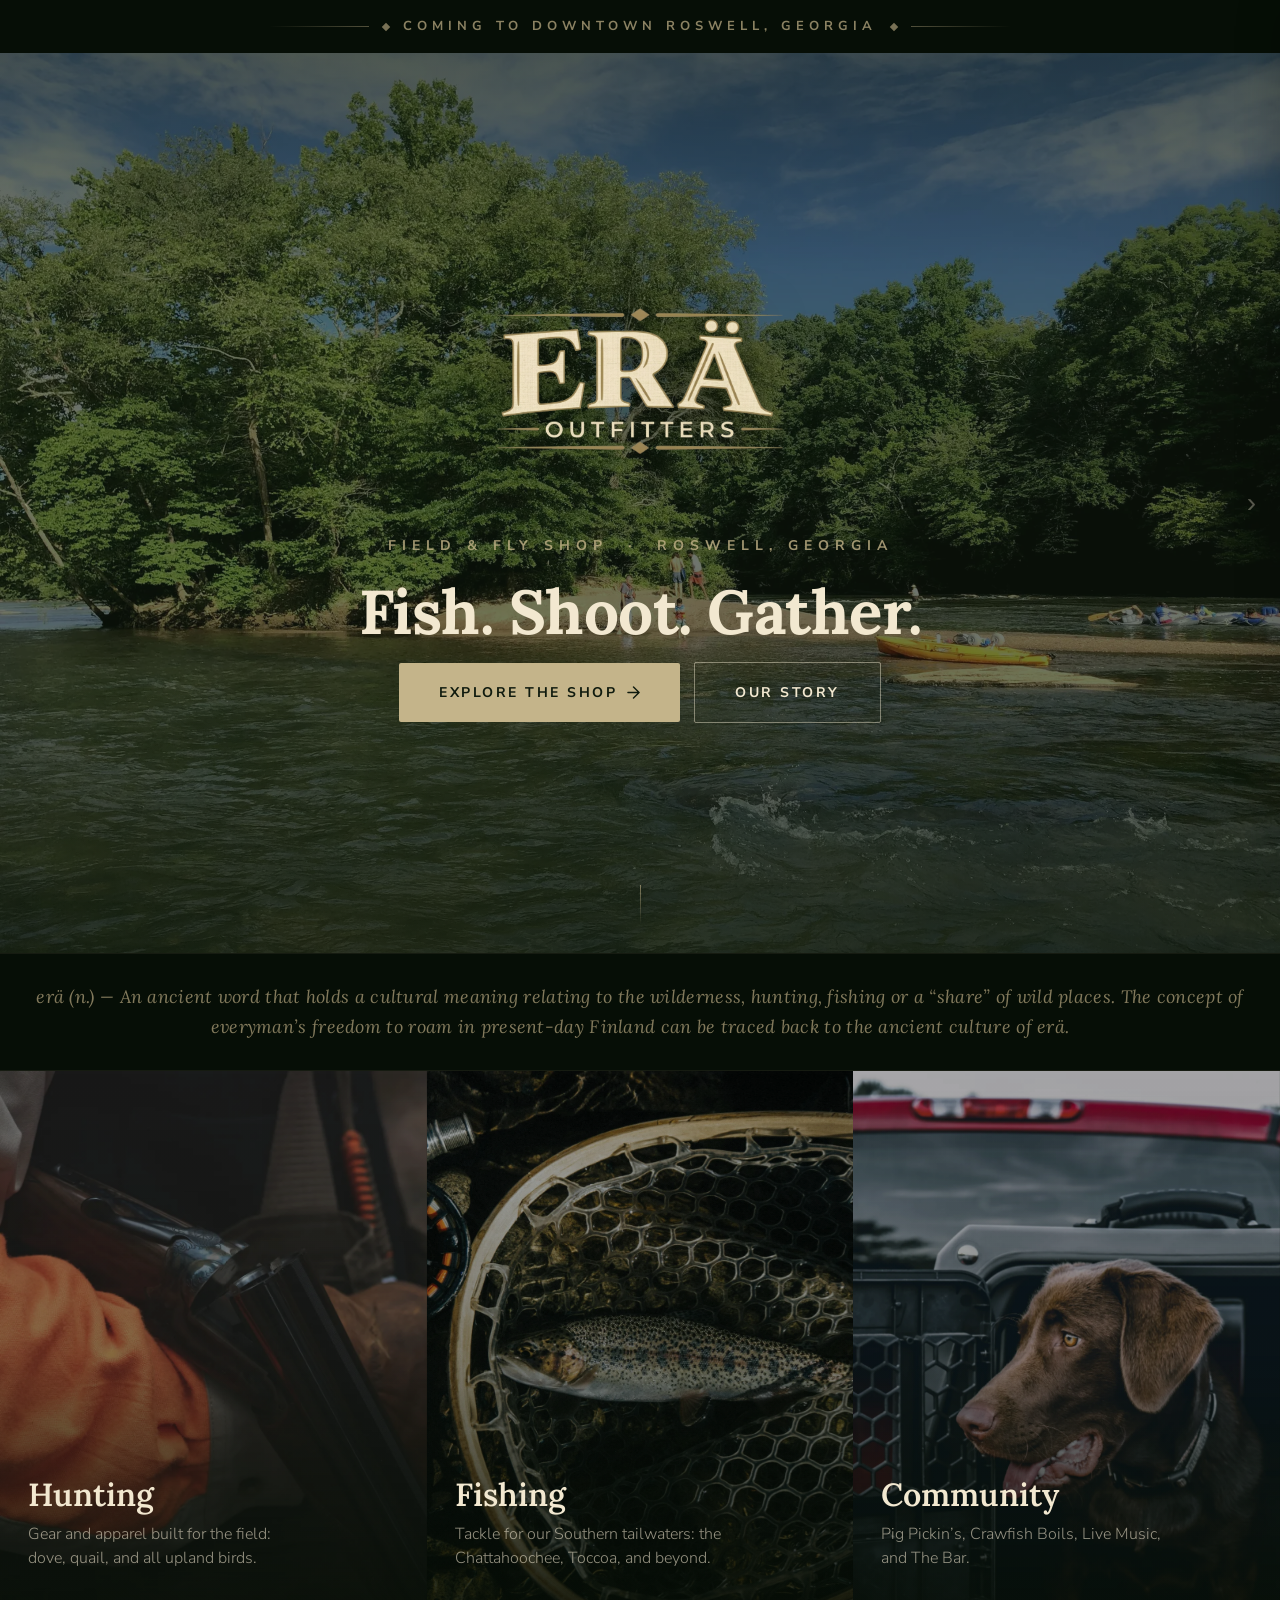
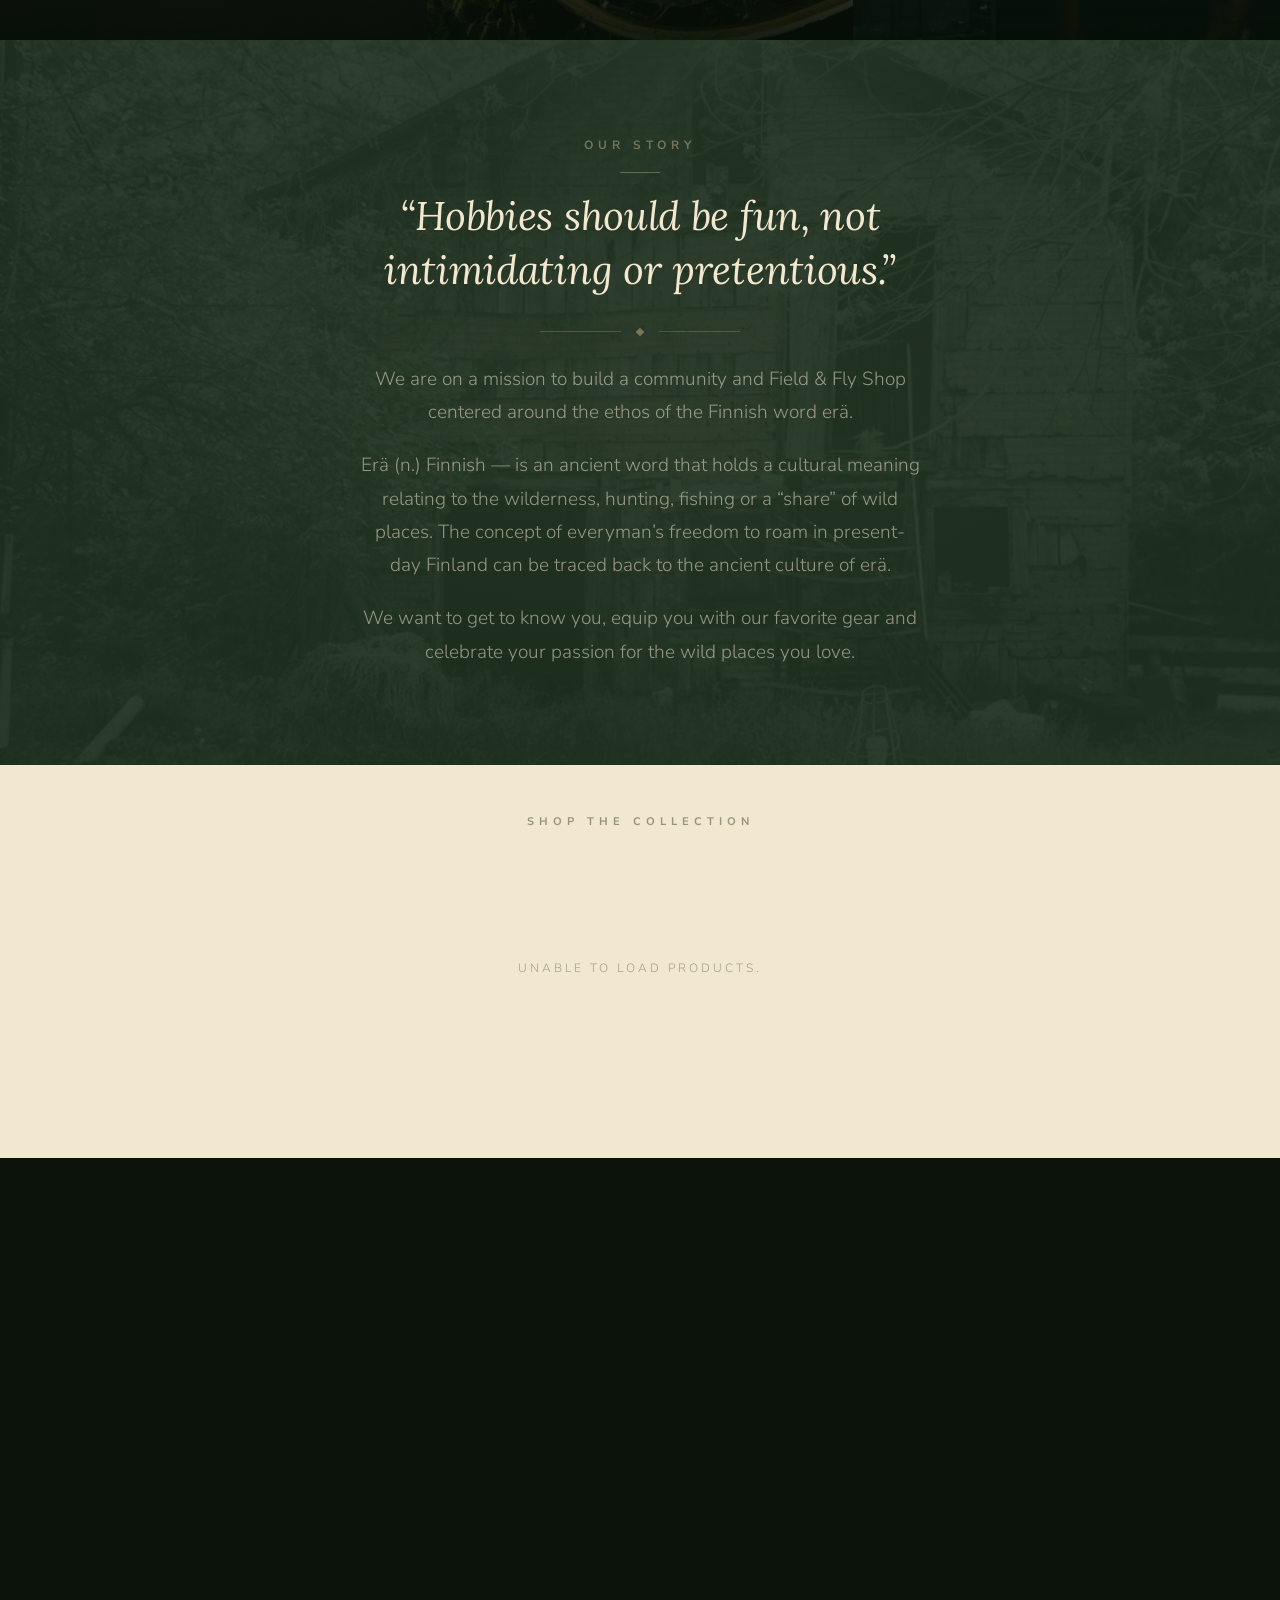
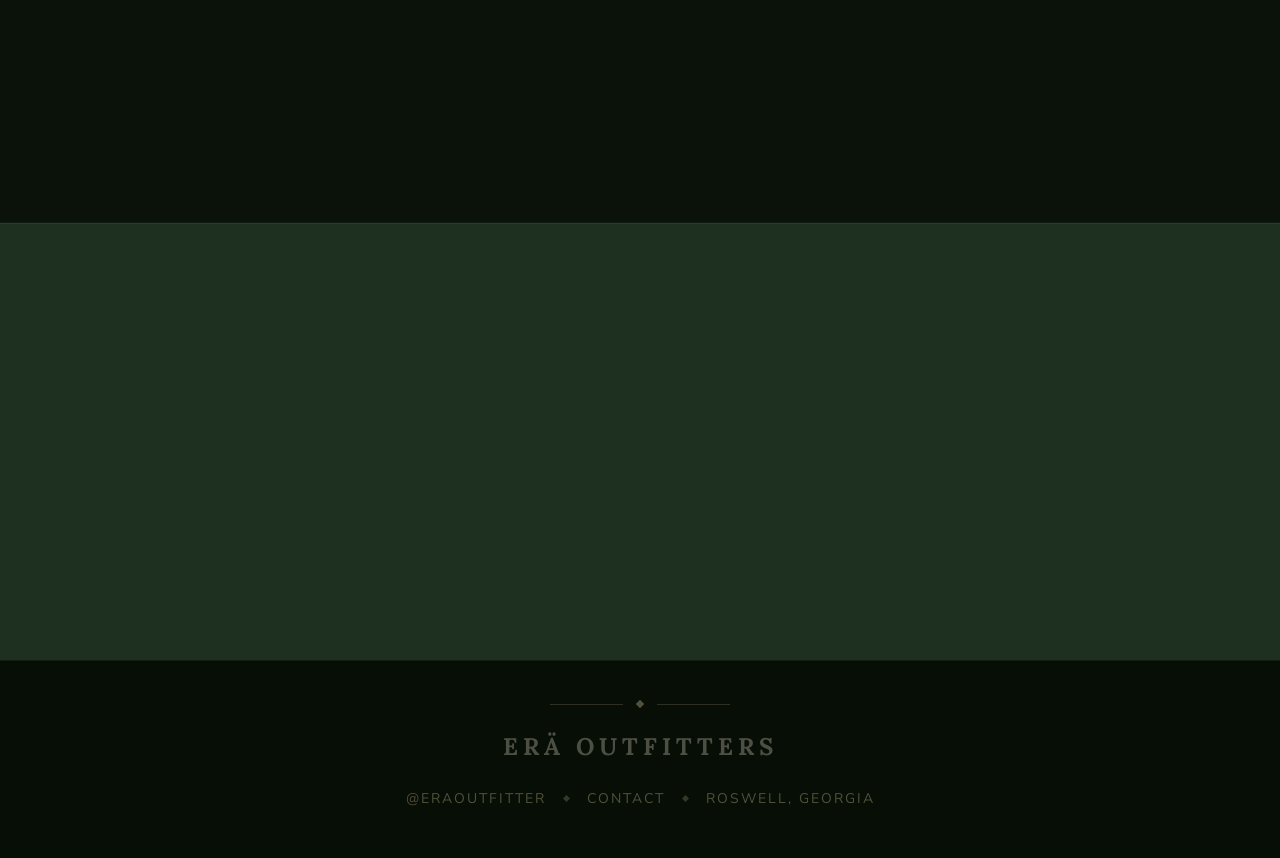
==== commit 967a5a7d: "Replace exposed email with Shopify contact page link Remove shop@eraoutfitters.com from the footer (" ====
--- a/index.html
+++ b/index.html
@@ -124,6 +124,8 @@
 </script>
 <link rel="canonical" href="https://eraoutfitters.com/">
 <link rel="icon" href="logo.svg" type="image/svg+xml">
+<link rel="icon" href="logo.png" type="image/png">
+<link rel="apple-touch-icon" href="logo.png">
 <link rel="preconnect" href="https://fonts.googleapis.com" crossorigin>
 <link rel="preconnect" href="https://fonts.gstatic.com" crossorigin>
 <link rel="preconnect" href="https://mddjp6-nx.myshopify.com">
@@ -350,7 +352,7 @@
   <div class="foot-links">
     <a href="https://instagram.com/eraoutfitter" target="_blank" rel="noopener" class="foot-link">@eraoutfitter</a>
     <div class="foot-sep"></div>
-    <a href="#" class="foot-link" id="eml"></a>
+    <a href="https://mddjp6-nx.myshopify.com/pages/contact" class="foot-link">Contact</a>
     <div class="foot-sep"></div>
     <span class="foot-link" style="cursor:default;">Roswell, Georgia</span>
   </div>
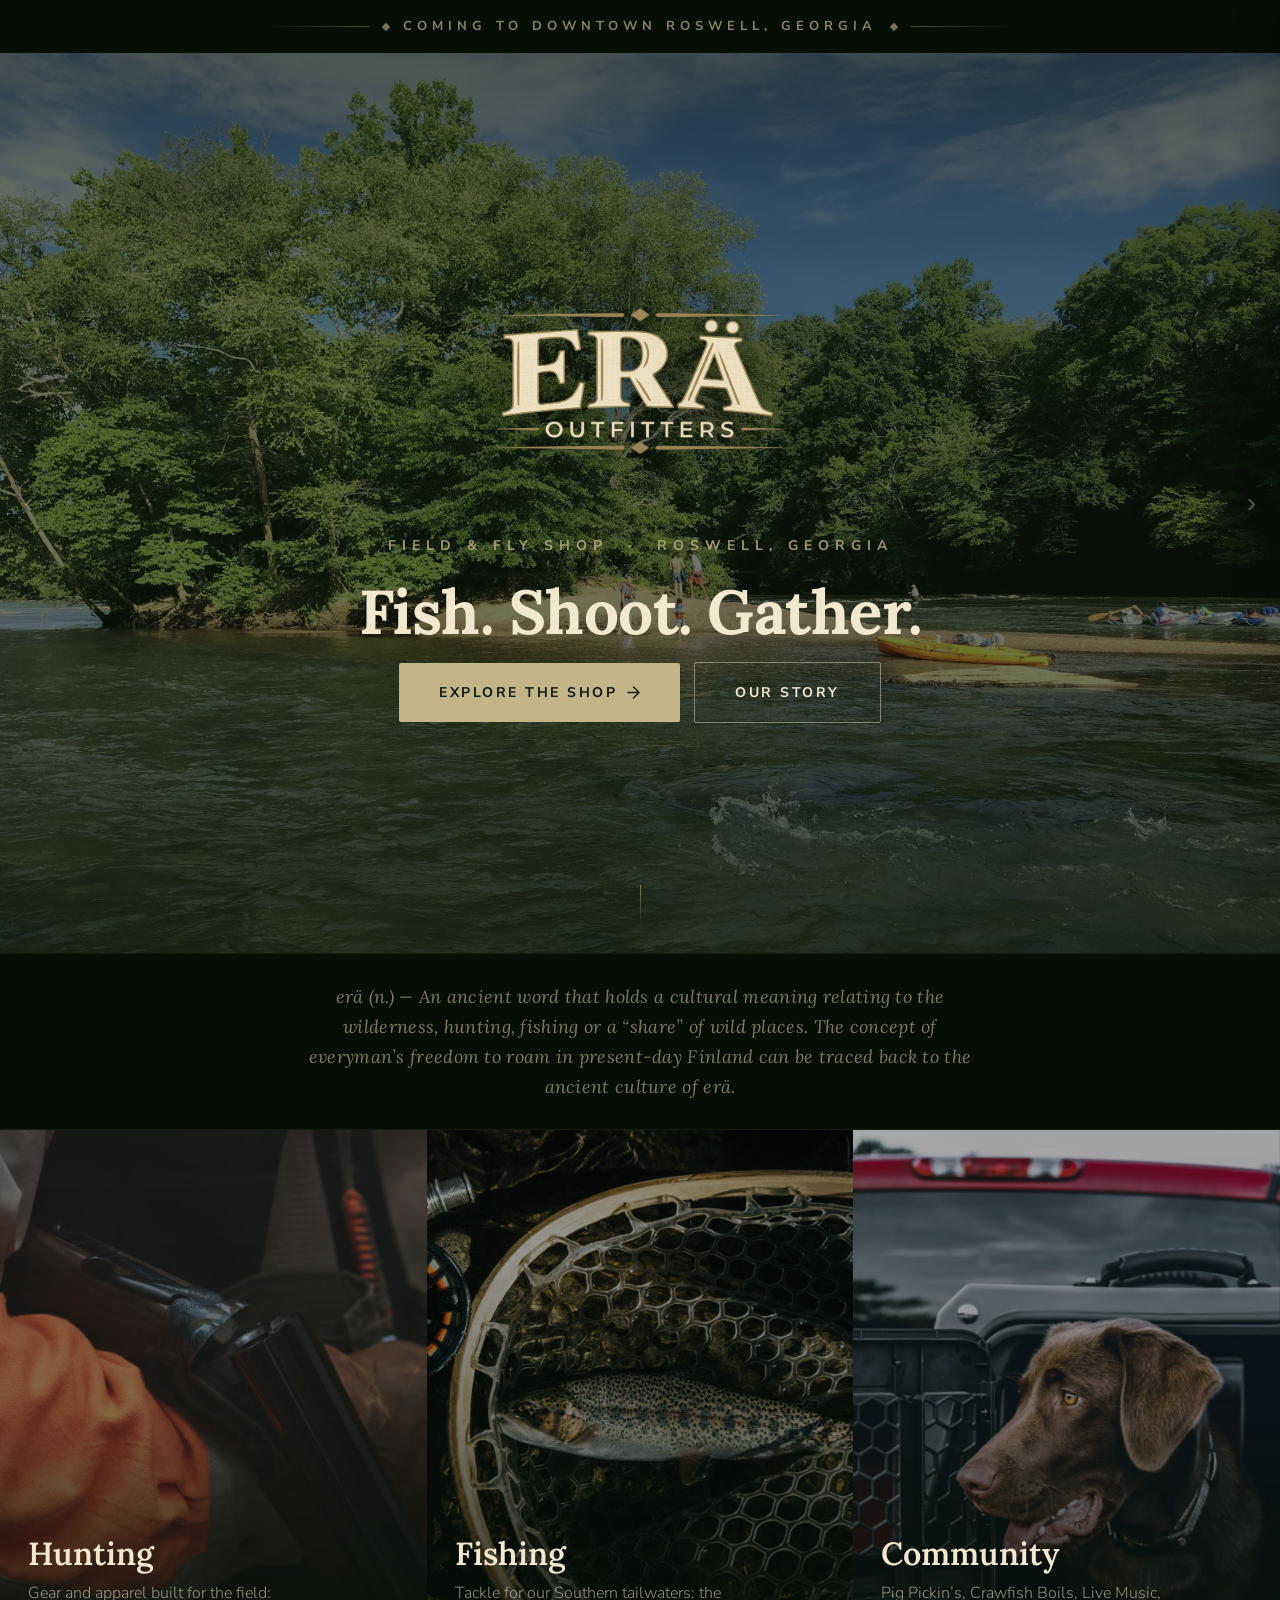
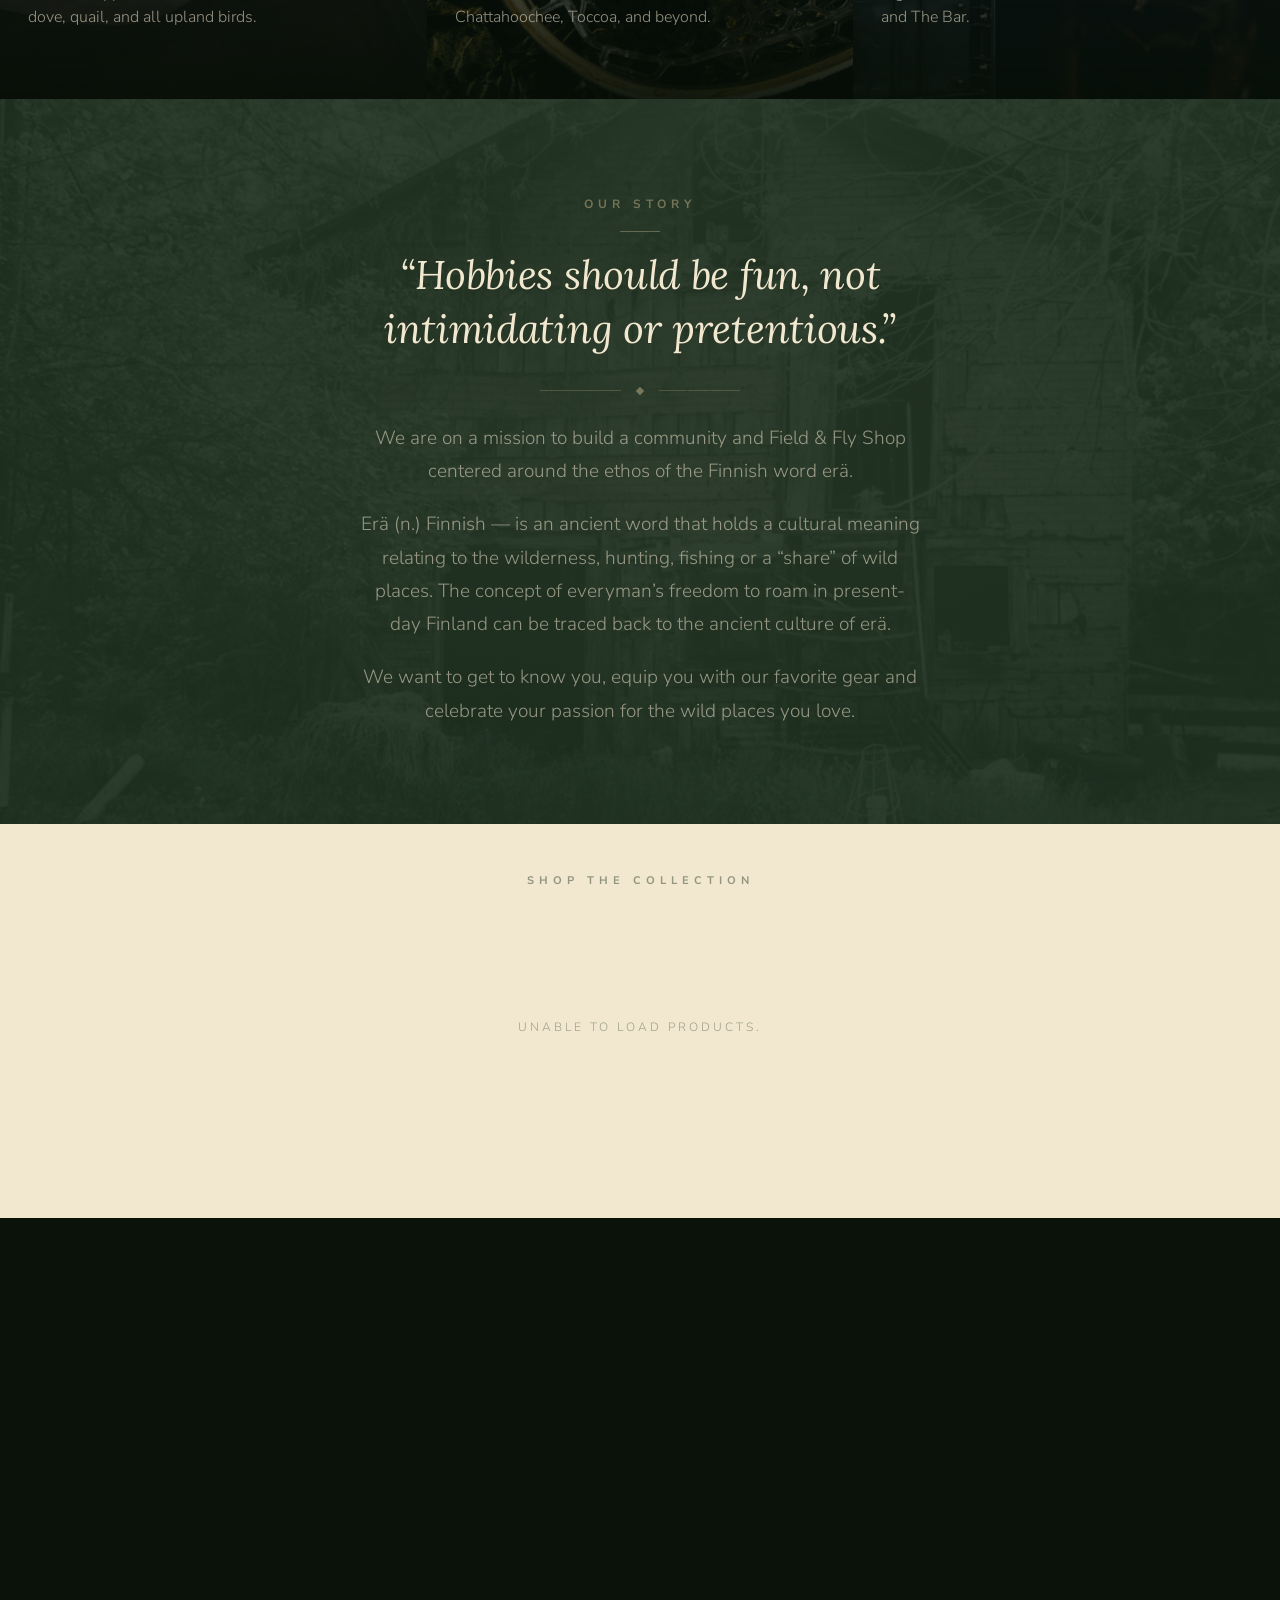
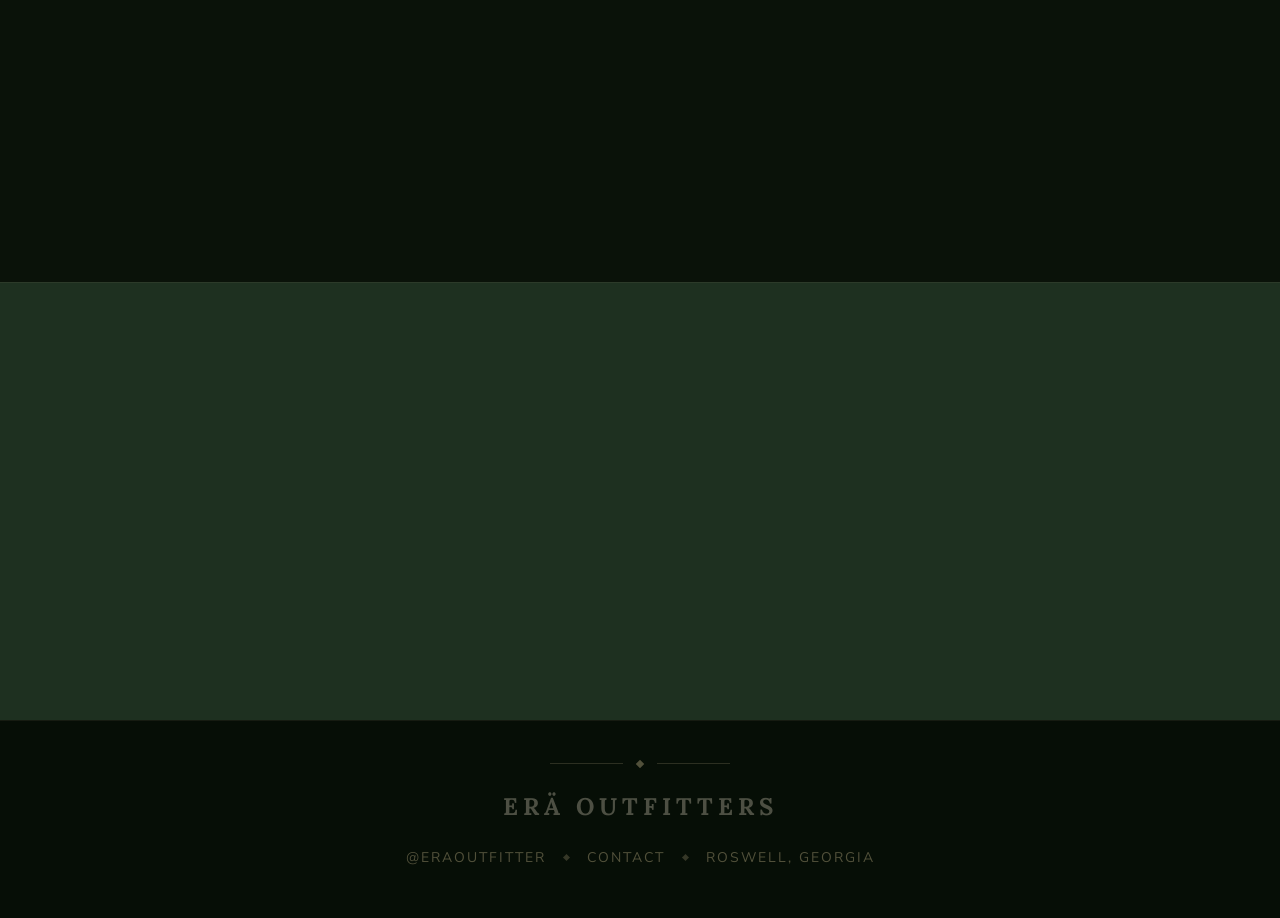
==== commit eaf1892f: "Add free koozie promo — eyebrow banner rotator + cart progress bar - Eyebrow band now rotates betwee" ====
--- a/index.html
+++ b/index.html
@@ -164,7 +164,7 @@
 <div class="eyebrow-band">
   <div class="eyebrow-line"></div>
   <div class="eyebrow-diamond"></div>
-  <span class="eyebrow-text">Coming to Downtown Roswell, Georgia</span>
+  <span class="eyebrow-text" id="eyebrow-text">Coming to Downtown Roswell, Georgia</span>
   <div class="eyebrow-diamond"></div>
   <div class="eyebrow-line r"></div>
 </div>
@@ -352,7 +352,7 @@
   <div class="foot-links">
     <a href="https://instagram.com/eraoutfitter" target="_blank" rel="noopener" class="foot-link">@eraoutfitter</a>
     <div class="foot-sep"></div>
-    <a href="https://mddjp6-nx.myshopify.com/pages/contact" class="foot-link">Contact</a>
+    <a href="contact.html" class="foot-link">Contact</a>
     <div class="foot-sep"></div>
     <span class="foot-link" style="cursor:default;">Roswell, Georgia</span>
   </div>
--- a/style.css
+++ b/style.css
@@ -43,6 +43,7 @@
   text-transform: uppercase;
   color: rgba(196,180,138,0.7);
   white-space: nowrap;
+  transition: opacity 0.3s ease;
 }
 
 /* ─── HERO ───────────────────────────────────── */
@@ -265,6 +266,8 @@
   font-size: clamp(15px, 2vw, 18px);
   color: rgba(196,180,138,0.65);
   letter-spacing: 0.3px;
+  max-width: 680px;
+  margin: 0 auto;
 }
 
 /* ─── SECTION SHARED ────────────────────────── */
@@ -1314,3 +1317,38 @@
 }
 .cart-checkout-btn:hover { background: #2d4a2e; }
 .cart-checkout-btn:disabled { opacity: 0.5; cursor: not-allowed; }
+
+/* ─── KOOZIE PROMO BANNER ────────────────────── */
+.koozie-promo {
+  background: rgba(30,48,32,0.07);
+  border-radius: 6px;
+  padding: 12px 14px;
+  margin-bottom: 14px;
+  font-family: 'Nunito Sans', sans-serif;
+}
+.koozie-promo-msg {
+  font-size: 13px;
+  color: #1E3020;
+  margin-bottom: 8px;
+  line-height: 1.4;
+}
+.koozie-promo-bar {
+  height: 5px;
+  background: rgba(30,48,32,0.15);
+  border-radius: 3px;
+  overflow: hidden;
+}
+.koozie-promo-fill {
+  height: 100%;
+  background: #1E3020;
+  border-radius: 3px;
+  transition: width 0.4s ease;
+}
+.koozie-promo--unlocked {
+  background: rgba(30,48,32,0.12);
+  font-size: 13px;
+  color: #1E3020;
+  font-weight: 600;
+  line-height: 1.4;
+  padding-bottom: 14px;
+}
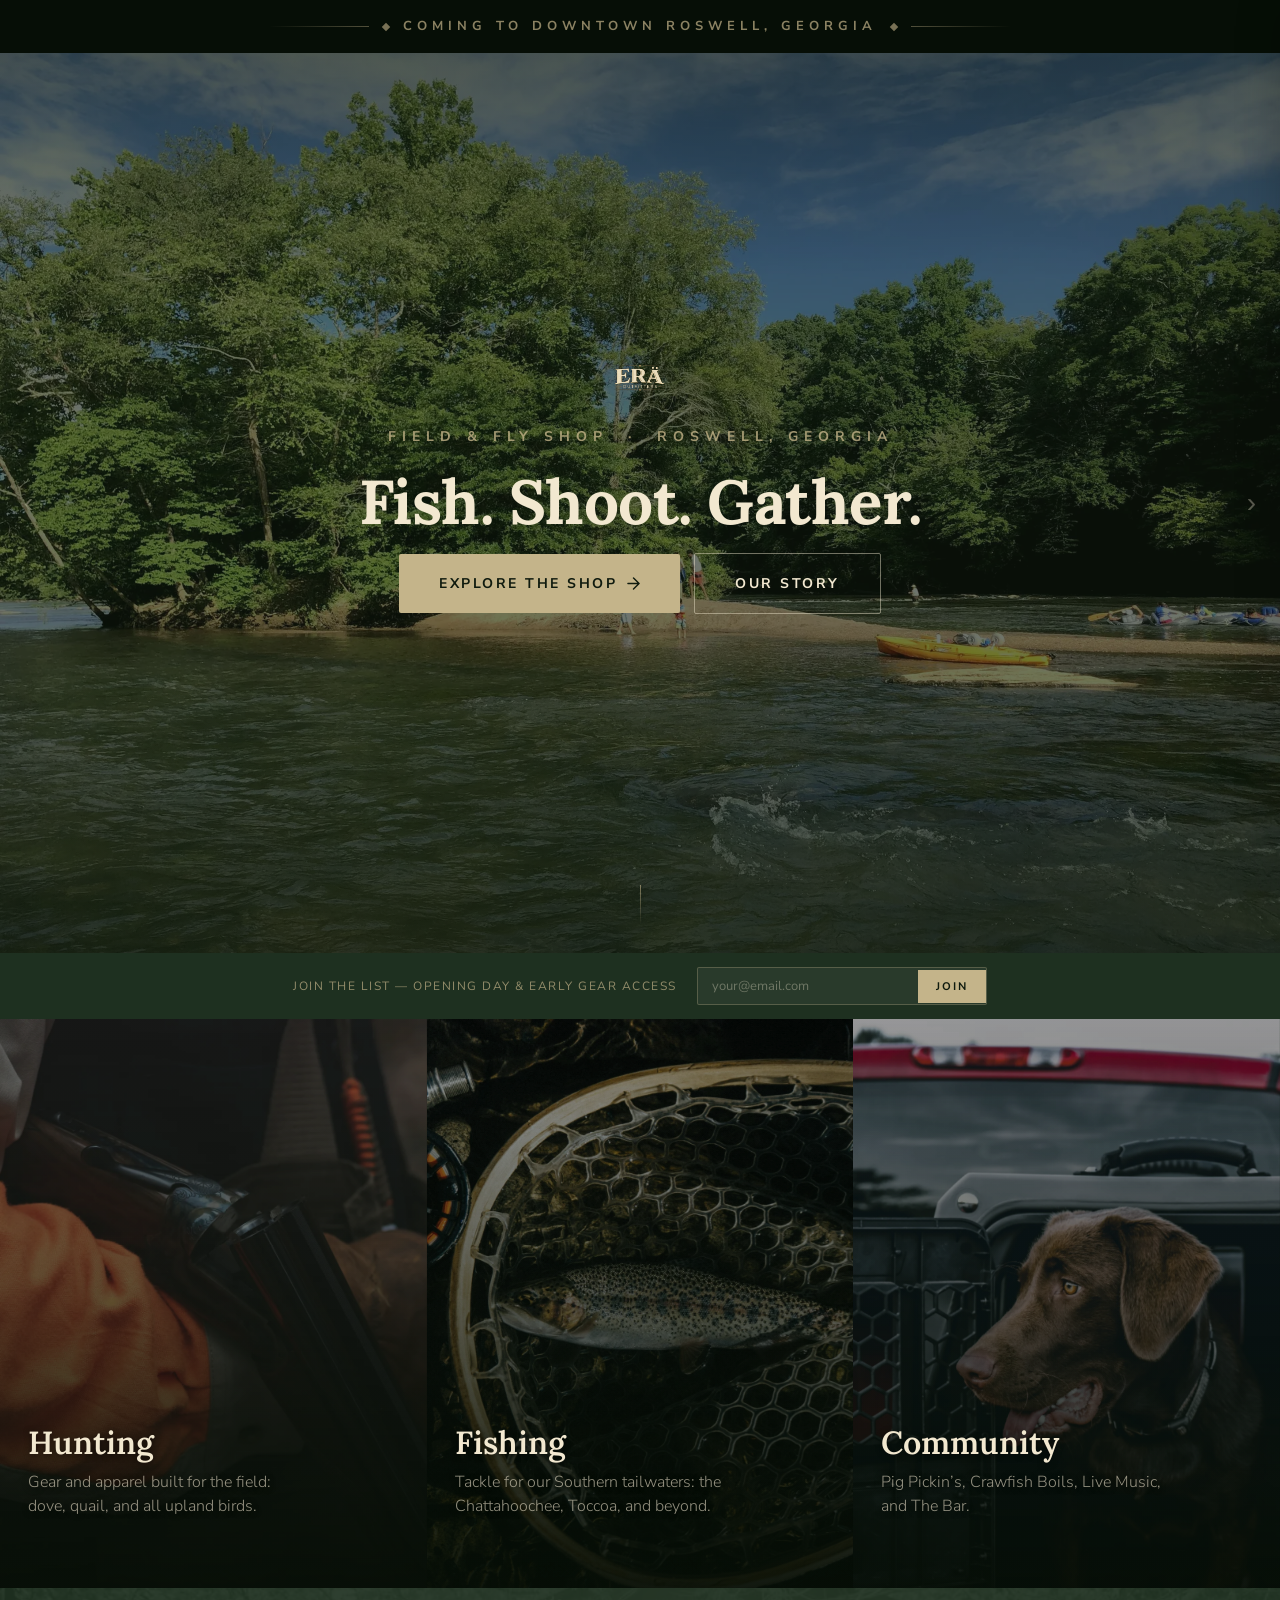
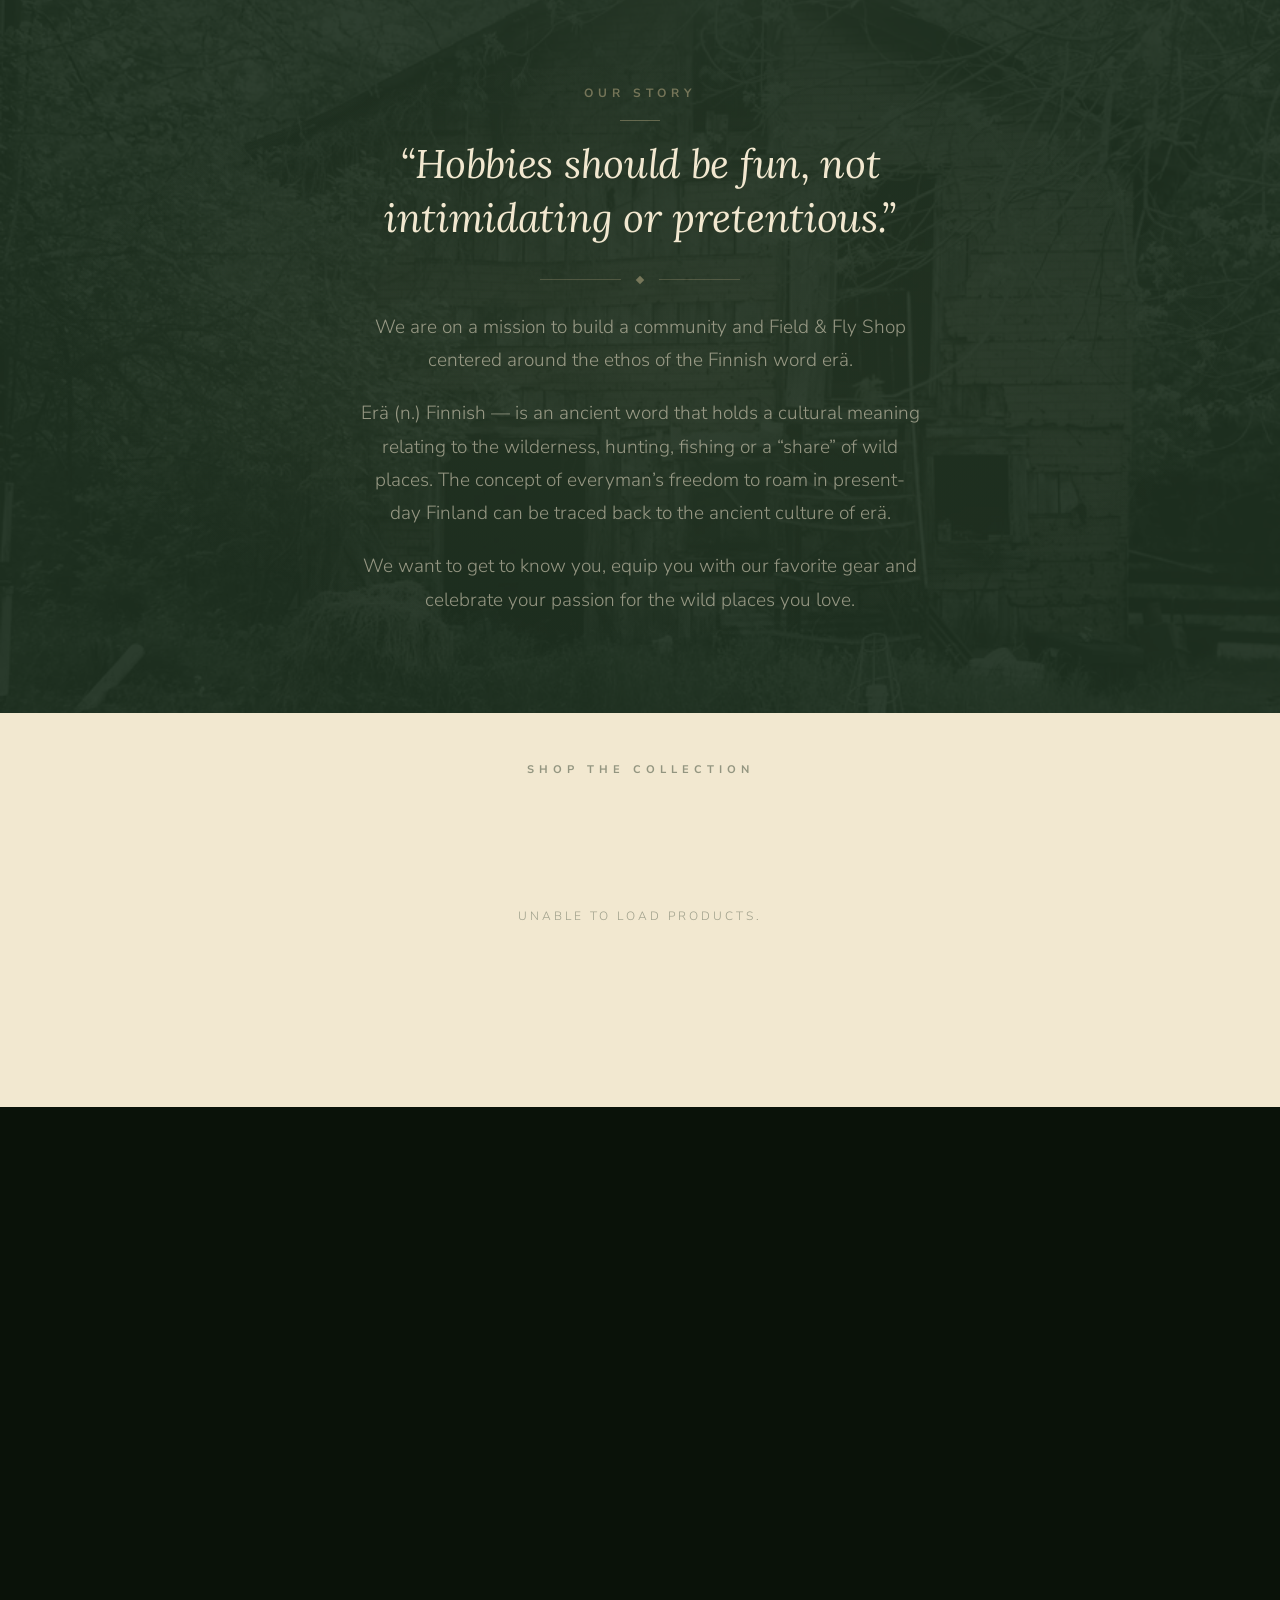
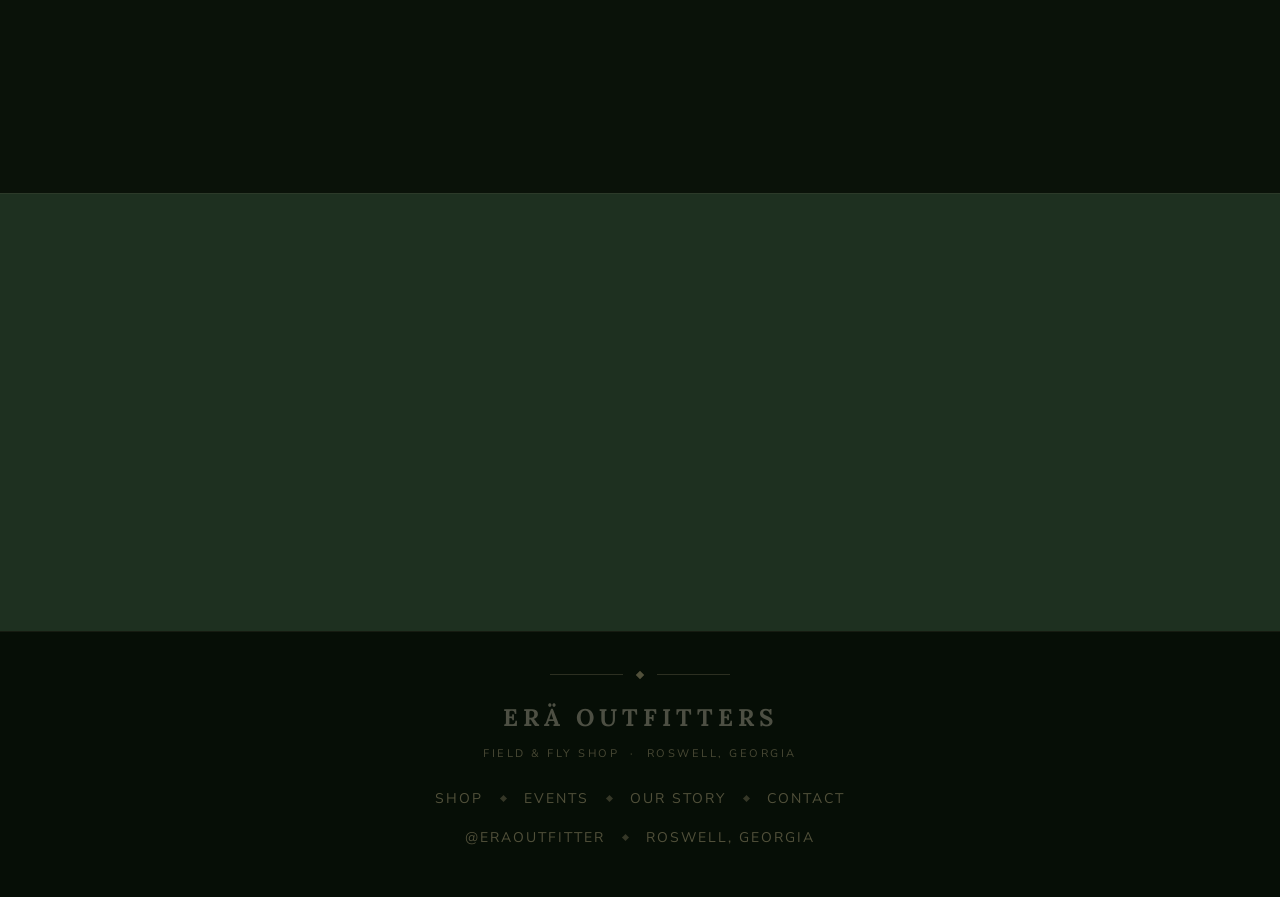
==== commit 89661068: "9-point site improvements: nav, events, email bar, footer, contrast 1. Fix hero CTA — scrolls to #sh" ====
--- a/index.html
+++ b/index.html
@@ -136,13 +136,25 @@
 <body>
 
 <!-- ─── STICKY BAR ────────────────────────────── -->
-<nav id="stickyBar" class="sticky-bar" aria-label="Quick navigation">
-  <img src="logo.svg" alt="Erä Outfitters" class="sticky-logo">
+<nav id="stickyBar" class="sticky-bar" aria-label="Primary navigation">
+  <a href="/" class="sticky-logo-link" aria-label="Erä Outfitters home">
+    <img src="logo.svg" alt="Erä Outfitters" class="sticky-logo" width="80" height="32" loading="lazy">
+  </a>
+  <div class="sticky-nav-links" id="stickyNavLinks">
+    <a href="#shop" class="sticky-nav-link">Shop</a>
+    <a href="#shop" class="sticky-nav-link">Hunting</a>
+    <a href="#shop" class="sticky-nav-link">Fishing</a>
+    <a href="#community" class="sticky-nav-link">Events</a>
+    <a href="#our-story" class="sticky-nav-link">Our Story</a>
+    <a href="contact.html" class="sticky-nav-link">Contact</a>
+  </div>
   <div class="sticky-actions">
-    <button class="sticky-shop-btn" onclick="openShopModal()" aria-label="Open shop">Shop</button>
     <button class="sticky-cart-btn" onclick="openCart()" aria-label="View cart">
       <svg width="20" height="20" viewBox="0 0 24 24" fill="none" stroke="currentColor" stroke-width="1.5" stroke-linecap="round" stroke-linejoin="round" aria-hidden="true"><path d="M6 2L3 6v14a2 2 0 002 2h14a2 2 0 002-2V6l-3-4z"/><line x1="3" y1="6" x2="21" y2="6"/><path d="M16 10a4 4 0 01-8 0"/></svg>
       <span id="cartBadge" class="cart-badge" style="display:none" aria-live="polite">0</span>
+    </button>
+    <button class="sticky-hamburger" id="stickyHamburger" aria-label="Toggle menu" aria-expanded="false">
+      <span></span><span></span><span></span>
     </button>
   </div>
 </nav>
@@ -176,11 +188,11 @@
   <button class="hero-nav hero-nav-prev" onclick="heroNav(-1)" aria-label="Previous">&#8249;</button>
   <button class="hero-nav hero-nav-next" onclick="heroNav(1)" aria-label="Next">&#8250;</button>
   <div class="hero-inner">
-    <img src="logo.svg" alt="Era Outfitters" class="hero-logo" decoding="async">
+    <img src="logo.svg" alt="Era Outfitters" class="hero-logo" decoding="async" width="120" height="48" loading="eager">
     <p class="hero-tagline">Field &amp; Fly Shop &nbsp;·&nbsp; Roswell, Georgia</p>
     <h1 class="hero-headline">Fish. Shoot. Gather.</h1>
     <div class="hero-btns">
-      <a href="#" onclick="openShopModal();return false;" class="hero-btn">
+      <a href="#shop" class="hero-btn">
         Explore the Shop
         <svg width="13" height="13" viewBox="0 0 14 14" fill="none"><path d="M1 7H13M7 1L13 7L7 13" stroke="currentColor" stroke-width="1.5" stroke-linecap="round" stroke-linejoin="round"/></svg>
       </a>
@@ -192,10 +204,19 @@
   </div>
 </section>
 
-<!-- ─── DEFINITION STRIP ──────────────────────── -->
-<div class="def-strip">
-  <p>er&#228; (n.) &mdash; An ancient word that holds a cultural meaning relating to the wilderness, hunting, fishing or a &ldquo;share&rdquo; of wild places. The concept of everyman&rsquo;s freedom to roam in present-day Finland can be traced back to the ancient culture of er&#228;.</p>
-</div>
+<!-- ─── HERO EMAIL BAR ────────────────────────── -->
+<section class="hero-email-bar">
+  <form class="hero-email-form" action="https://eraoutfitters.us10.list-manage.com/subscribe/post?u=f6e6c6ba682dcca7138938074&amp;id=c5f58615a8&amp;f_id=000c4ee4f0" method="post">
+    <span class="hero-email-label">Join the list &mdash; opening day &amp; early gear access</span>
+    <div class="hero-email-row">
+      <input type="email" name="EMAIL" class="hero-email-input" placeholder="your@email.com" autocomplete="email" required>
+      <button type="submit" class="hero-email-btn">Join</button>
+      <div style="position:absolute;left:-5000px;" aria-hidden="true">
+        <input type="text" name="b_f6e6c6ba682dcca7138938074_c5f58615a8" tabindex="-1" value="">
+      </div>
+    </div>
+  </form>
+</section>
 
 <!-- ─── CATEGORY TILES ───────────────────────── -->
 <section class="categories">
@@ -206,7 +227,7 @@
     <div class="cat-tile-content">
       <h3>Hunting</h3>
       <p>Gear and apparel built for the field: dove, quail, and all upland birds.</p>
-      <a href="#" onclick="openShopModal();return false;" class="cat-tile-link">
+      <a href="#shop" class="cat-tile-link">
         Shop Hunting <svg width="11" height="11" viewBox="0 0 14 14" fill="none"><path d="M1 7H13M7 1L13 7L7 13" stroke="currentColor" stroke-width="1.5" stroke-linecap="round" stroke-linejoin="round"/></svg>
       </a>
     </div>
@@ -218,7 +239,7 @@
     <div class="cat-tile-content">
       <h3>Fishing</h3>
       <p>Tackle for our Southern tailwaters: the Chattahoochee, Toccoa, and beyond.</p>
-      <a href="#" onclick="openShopModal();return false;" class="cat-tile-link">
+      <a href="#shop" class="cat-tile-link">
         Shop Fishing <svg width="11" height="11" viewBox="0 0 14 14" fill="none"><path d="M1 7H13M7 1L13 7L7 13" stroke="currentColor" stroke-width="1.5" stroke-linecap="round" stroke-linejoin="round"/></svg>
       </a>
     </div>
@@ -281,38 +302,43 @@
       <ul class="events-list">
         <li>
           <div class="event-diamond"></div>
-          <div>
+          <div class="event-body">
             <div class="event-name">The Shop</div>
             <div class="event-desc">Physical Field &amp; Fly Shop in Roswell, Georgia</div>
           </div>
-        </li>
-        <li>
-          <div class="event-diamond"></div>
-          <div>
+          <a href="contact.html" class="event-rsvp-btn">Get Notified</a>
+        </li>
+        <li>
+          <div class="event-diamond"></div>
+          <div class="event-body">
             <div class="event-name">Seasonal Hunts</div>
             <div class="event-desc">Dove, Quail &amp; Upland</div>
           </div>
-        </li>
-        <li>
-          <div class="event-diamond"></div>
-          <div>
+          <a href="contact.html" class="event-rsvp-btn">RSVP</a>
+        </li>
+        <li>
+          <div class="event-diamond"></div>
+          <div class="event-body">
             <div class="event-name">Crawfish Boils</div>
             <div class="event-desc">Spring Series</div>
           </div>
-        </li>
-        <li>
-          <div class="event-diamond"></div>
-          <div>
+          <a href="contact.html" class="event-rsvp-btn">RSVP</a>
+        </li>
+        <li>
+          <div class="event-diamond"></div>
+          <div class="event-body">
             <div class="event-name">Live Music &amp; Pig Roasts</div>
             <div class="event-desc">Summer Series</div>
           </div>
-        </li>
-        <li>
-          <div class="event-diamond"></div>
-          <div>
+          <a href="contact.html" class="event-rsvp-btn">RSVP</a>
+        </li>
+        <li>
+          <div class="event-diamond"></div>
+          <div class="event-body">
             <div class="event-name">Testing Grounds</div>
             <div class="event-desc">Phase 2</div>
           </div>
+          <a href="contact.html" class="event-rsvp-btn">RSVP</a>
         </li>
       </ul>
     </div>
@@ -349,11 +375,19 @@
     <div class="fo-line"></div>
   </div>
   <div class="foot-brand">Er&#228; Outfitters</div>
+  <p class="foot-tagline">Field &amp; Fly Shop &nbsp;&middot;&nbsp; Roswell, Georgia</p>
+  <nav class="foot-nav" aria-label="Footer navigation">
+    <a href="#shop" class="foot-link">Shop</a>
+    <div class="foot-sep"></div>
+    <a href="#community" class="foot-link">Events</a>
+    <div class="foot-sep"></div>
+    <a href="#our-story" class="foot-link">Our Story</a>
+    <div class="foot-sep"></div>
+    <a href="contact.html" class="foot-link">Contact</a>
+  </nav>
   <div class="foot-links">
     <a href="https://instagram.com/eraoutfitter" target="_blank" rel="noopener" class="foot-link">@eraoutfitter</a>
     <div class="foot-sep"></div>
-    <a href="contact.html" class="foot-link">Contact</a>
-    <div class="foot-sep"></div>
     <span class="foot-link" style="cursor:default;">Roswell, Georgia</span>
   </div>
 </footer>
--- a/style.css
+++ b/style.css
@@ -315,14 +315,15 @@
 .cat-tile:hover .cat-tile-bg { transform: scale(1.04); filter: saturate(0.85) brightness(0.75); }
 .cat-tile-overlay {
   position: absolute; inset: 0;
-  background: linear-gradient(to top, rgba(6,14,6,0.88) 0%, rgba(6,14,6,0.2) 50%, transparent 100%);
+  background: linear-gradient(to top, rgba(6,14,6,0.92) 0%, rgba(6,14,6,0.45) 50%, rgba(6,14,6,0.1) 100%);
   transition: background 0.4s;
 }
-.cat-tile:hover .cat-tile-overlay { background: linear-gradient(to top, rgba(6,14,6,0.92) 0%, rgba(6,14,6,0.3) 55%, transparent 100%); }
+.cat-tile:hover .cat-tile-overlay { background: linear-gradient(to top, rgba(6,14,6,0.96) 0%, rgba(6,14,6,0.5) 55%, rgba(6,14,6,0.15) 100%); }
 .cat-tile-content {
   position: relative; z-index: 2;
   padding: 32px 28px;
   width: 100%;
+  text-shadow: 0 1px 6px rgba(0,0,0,0.6);
 }
 .cat-tile-icon {
   display: block;
@@ -1352,3 +1353,195 @@
   line-height: 1.4;
   padding-bottom: 14px;
 }
+
+/* ─── FREE GIFT CART ITEM ────────────────────── */
+.cart-item--free { opacity: 0.95; }
+.cart-item-free-badge {
+  font-size: 12px;
+  font-weight: 700;
+  color: #1E3020;
+  background: rgba(30,48,32,0.12);
+  border-radius: 4px;
+  padding: 2px 7px;
+  letter-spacing: 0.5px;
+}
+
+/* ─── STICKY NAV LINKS ───────────────────────── */
+.sticky-logo-link { display: flex; align-items: center; flex-shrink: 0; text-decoration: none; }
+.sticky-nav-links {
+  display: flex;
+  align-items: center;
+  gap: 28px;
+  flex: 1;
+  justify-content: center;
+}
+.sticky-nav-link {
+  font-family: 'Nunito Sans', sans-serif;
+  font-size: 11px;
+  font-weight: 700;
+  letter-spacing: 2px;
+  text-transform: uppercase;
+  color: rgba(196,180,138,0.65);
+  text-decoration: none;
+  transition: color 0.2s;
+  white-space: nowrap;
+}
+.sticky-nav-link:hover { color: #C4B48A; }
+.sticky-hamburger {
+  display: none;
+  flex-direction: column;
+  justify-content: center;
+  gap: 5px;
+  width: 32px;
+  height: 32px;
+  background: none;
+  border: none;
+  cursor: pointer;
+  padding: 4px;
+  margin-left: 8px;
+}
+.sticky-hamburger span {
+  display: block;
+  width: 100%;
+  height: 1.5px;
+  background: #C4B48A;
+  border-radius: 2px;
+  transition: transform 0.25s, opacity 0.25s;
+}
+/* open state */
+.sticky-bar.nav-open .sticky-hamburger span:nth-child(1) { transform: translateY(6.5px) rotate(45deg); }
+.sticky-bar.nav-open .sticky-hamburger span:nth-child(2) { opacity: 0; }
+.sticky-bar.nav-open .sticky-hamburger span:nth-child(3) { transform: translateY(-6.5px) rotate(-45deg); }
+@media (max-width: 700px) {
+  .sticky-nav-links {
+    display: none;
+    position: absolute;
+    top: 100%;
+    left: 0; right: 0;
+    flex-direction: column;
+    align-items: flex-start;
+    gap: 0;
+    background: rgba(6,14,6,0.98);
+    border-bottom: 1px solid rgba(196,180,138,0.1);
+    padding: 8px 0 12px;
+  }
+  .sticky-bar.nav-open .sticky-nav-links { display: flex; }
+  .sticky-nav-link {
+    width: 100%;
+    padding: 12px 24px;
+    font-size: 12px;
+  }
+  .sticky-hamburger { display: flex; }
+}
+
+/* ─── HERO EMAIL BAR ─────────────────────────── */
+.hero-email-bar {
+  background: #1E3020;
+  padding: 14px 24px;
+  display: flex;
+  align-items: center;
+  justify-content: center;
+}
+.hero-email-form {
+  display: flex;
+  align-items: center;
+  gap: 20px;
+  width: 100%;
+  max-width: 700px;
+  flex-wrap: wrap;
+  justify-content: center;
+}
+.hero-email-label {
+  font-family: 'Nunito Sans', sans-serif;
+  font-size: 12px;
+  font-weight: 400;
+  letter-spacing: 1.5px;
+  text-transform: uppercase;
+  color: rgba(196,180,138,0.7);
+  white-space: nowrap;
+}
+.hero-email-row {
+  display: flex;
+  align-items: center;
+  position: relative;
+  border: 1px solid rgba(196,180,138,0.3);
+  border-radius: 2px;
+  overflow: hidden;
+  background: rgba(255,255,255,0.05);
+  flex-shrink: 0;
+}
+.hero-email-input {
+  background: transparent;
+  border: none;
+  outline: none;
+  padding: 9px 14px;
+  font-family: 'Nunito Sans', sans-serif;
+  font-size: 13px;
+  color: #F2E8D0;
+  width: 220px;
+}
+.hero-email-input::placeholder { color: rgba(242,232,208,0.35); }
+.hero-email-btn {
+  background: #C4B48A;
+  border: none;
+  color: #0f1a0e;
+  font-family: 'Nunito Sans', sans-serif;
+  font-size: 11px;
+  font-weight: 700;
+  letter-spacing: 2px;
+  text-transform: uppercase;
+  padding: 9px 18px;
+  cursor: pointer;
+  transition: background 0.2s;
+  white-space: nowrap;
+}
+.hero-email-btn:hover { background: #d4c49a; }
+@media (max-width: 560px) {
+  .hero-email-form { gap: 10px; }
+  .hero-email-label { display: none; }
+  .hero-email-input { width: 170px; }
+}
+
+/* ─── EVENTS RSVP ────────────────────────────── */
+.events-list li { justify-content: space-between; }
+.event-body { flex: 1; }
+.event-rsvp-btn {
+  flex-shrink: 0;
+  font-family: 'Nunito Sans', sans-serif;
+  font-size: 10px;
+  font-weight: 700;
+  letter-spacing: 2px;
+  text-transform: uppercase;
+  color: #C4B48A;
+  text-decoration: none;
+  border: 1px solid rgba(196,180,138,0.4);
+  padding: 6px 14px;
+  border-radius: 2px;
+  transition: background 0.2s, color 0.2s, border-color 0.2s;
+  white-space: nowrap;
+}
+.event-rsvp-btn:hover {
+  background: rgba(196,180,138,0.1);
+  border-color: #C4B48A;
+  color: #F2E8D0;
+}
+
+/* ─── FOOTER TAGLINE + NAV ───────────────────── */
+.foot-tagline {
+  font-family: 'Nunito Sans', sans-serif;
+  font-size: 11px;
+  font-weight: 400;
+  letter-spacing: 2.5px;
+  text-transform: uppercase;
+  color: rgba(196,180,138,0.35);
+  margin: -12px 0 24px;
+  text-align: center;
+}
+.foot-nav {
+  display: flex;
+  align-items: center;
+  justify-content: center;
+  flex-wrap: wrap;
+  gap: 12px 0;
+  margin-bottom: 16px;
+}
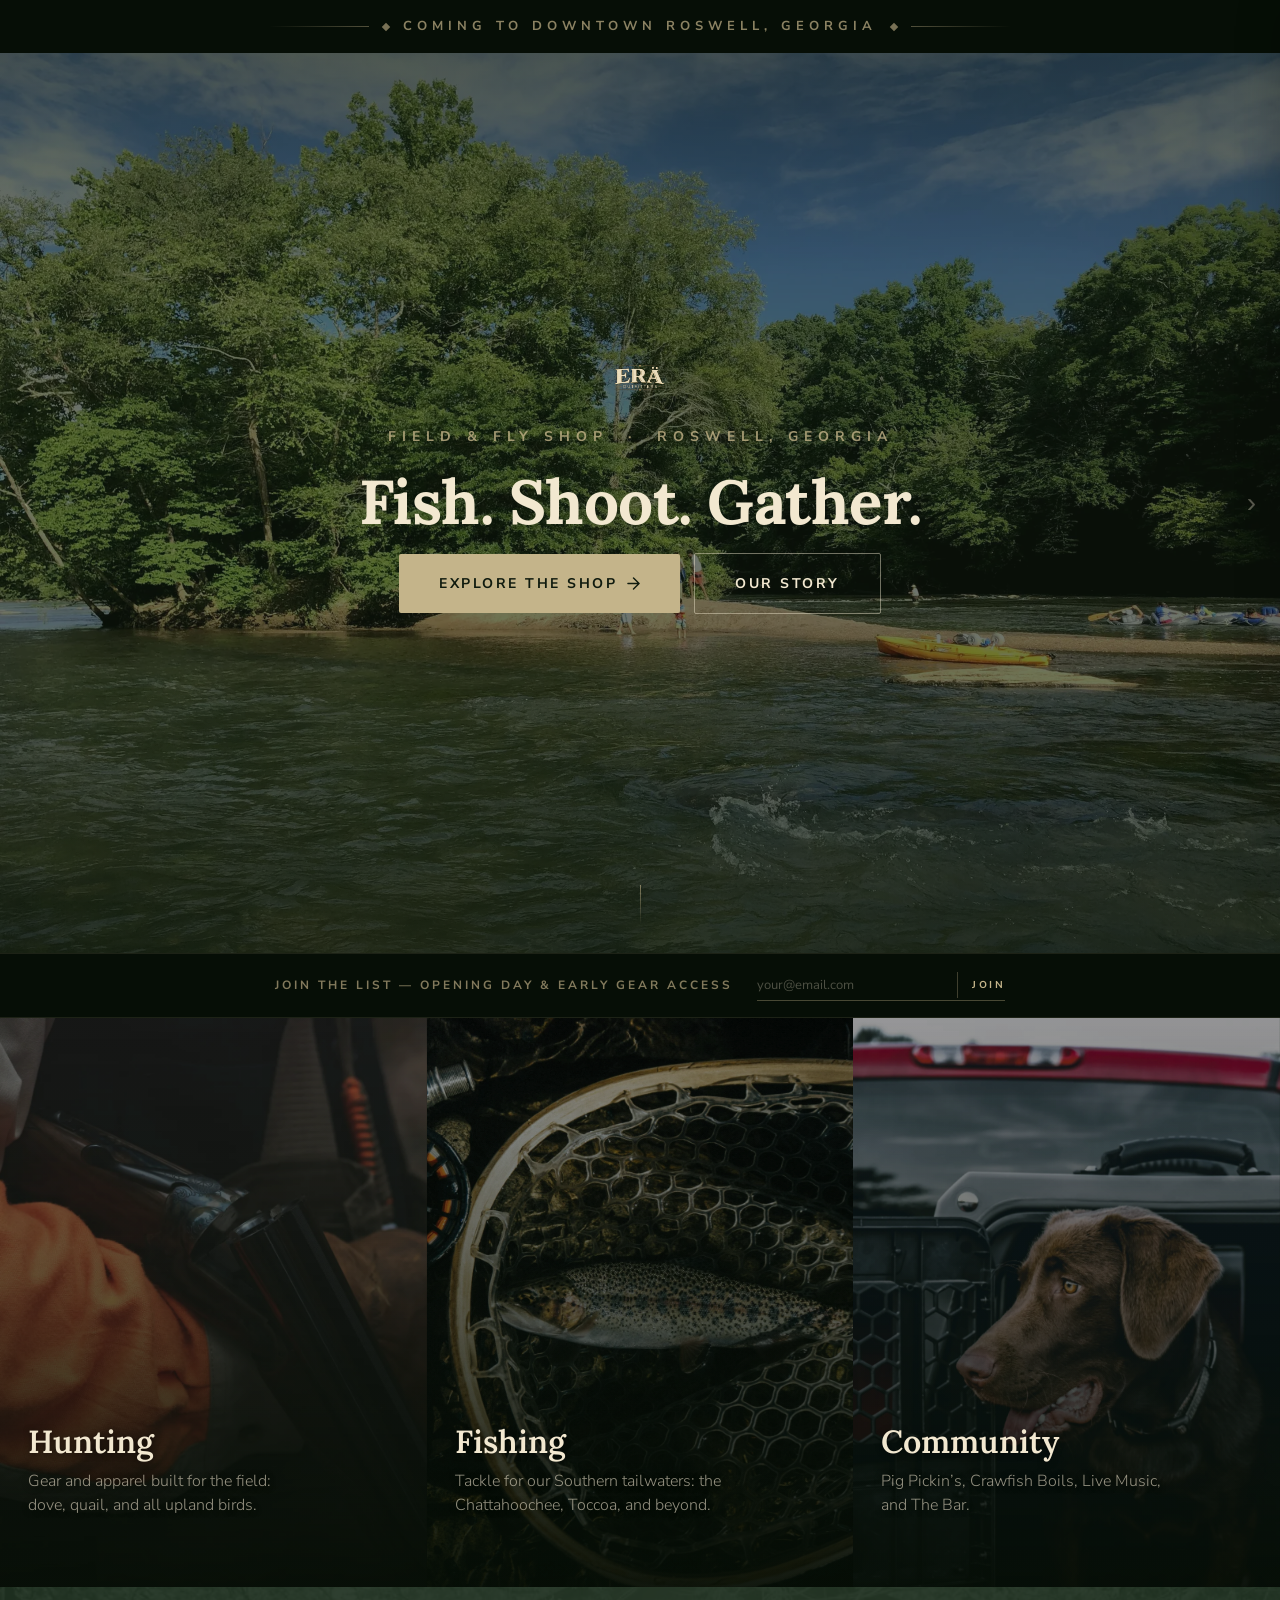
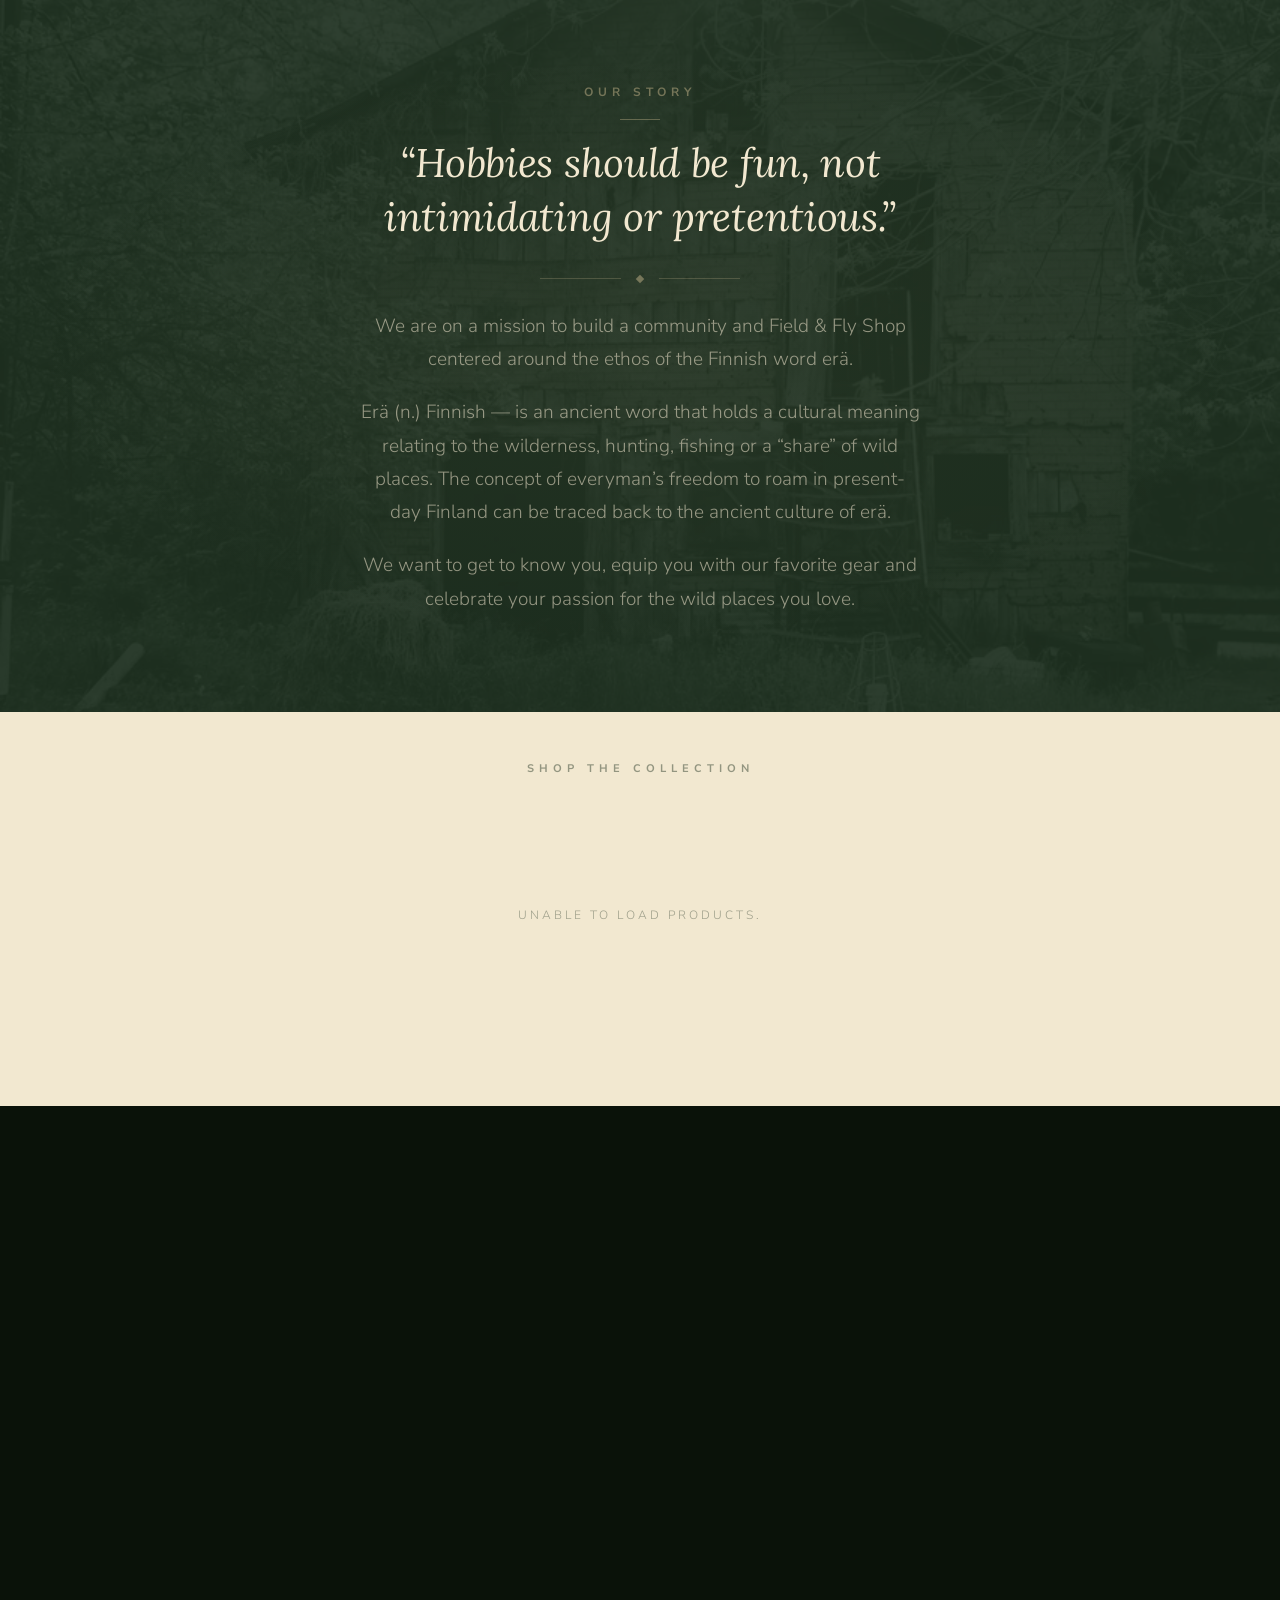
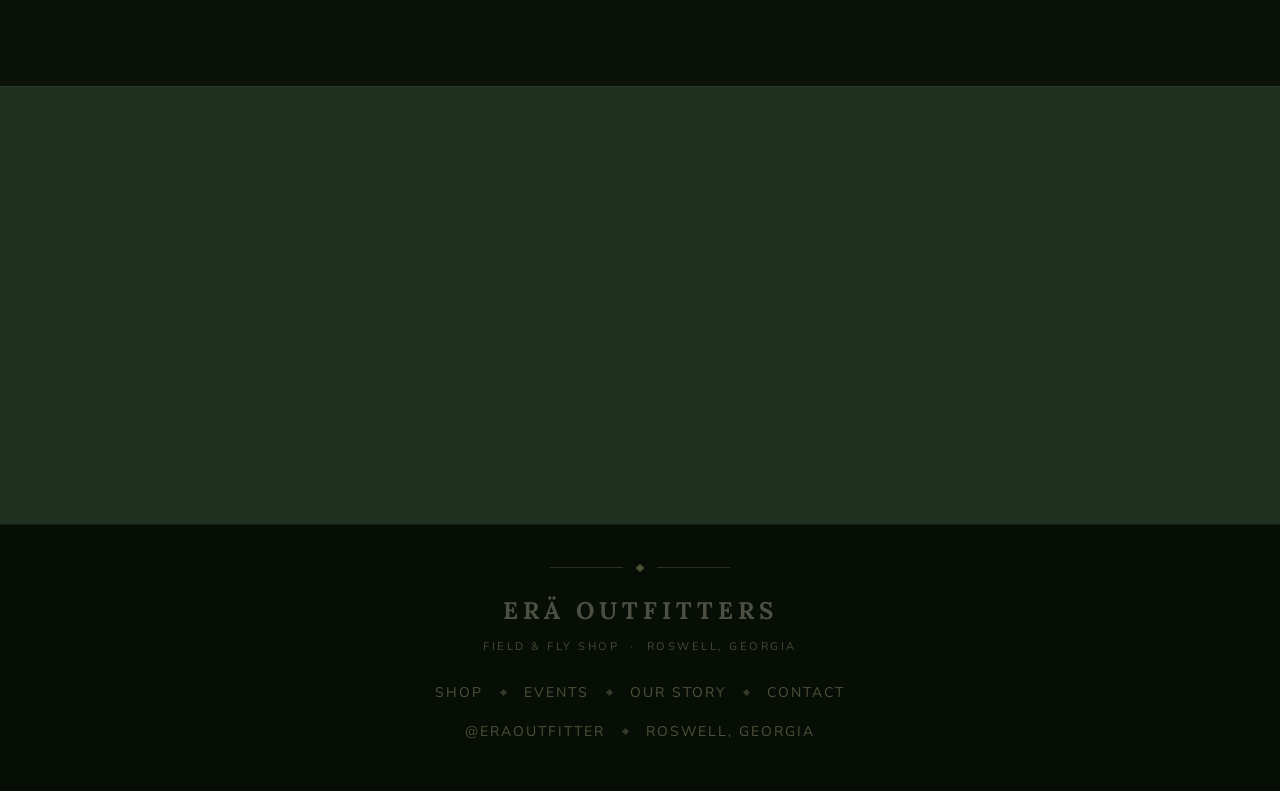
==== commit e7de31cd: "Fix link colors, redesign email bar, consolidate events RSVP button - Add global `a { color: inherit" ====
--- a/index.html
+++ b/index.html
@@ -296,49 +296,38 @@
 
     <div class="community-left reveal">
       <h2>Coming Soon</h2>
+      <a href="contact.html" class="community-notify-btn">
+        Get Notified
+        <svg width="11" height="11" viewBox="0 0 14 14" fill="none"><path d="M1 7H13M7 1L13 7L7 13" stroke="currentColor" stroke-width="1.5" stroke-linecap="round" stroke-linejoin="round"/></svg>
+      </a>
     </div>
 
     <div class="community-right reveal reveal-delay-2">
       <ul class="events-list">
         <li>
           <div class="event-diamond"></div>
-          <div class="event-body">
-            <div class="event-name">The Shop</div>
-            <div class="event-desc">Physical Field &amp; Fly Shop in Roswell, Georgia</div>
-          </div>
-          <a href="contact.html" class="event-rsvp-btn">Get Notified</a>
-        </li>
-        <li>
-          <div class="event-diamond"></div>
-          <div class="event-body">
-            <div class="event-name">Seasonal Hunts</div>
-            <div class="event-desc">Dove, Quail &amp; Upland</div>
-          </div>
-          <a href="contact.html" class="event-rsvp-btn">RSVP</a>
-        </li>
-        <li>
-          <div class="event-diamond"></div>
-          <div class="event-body">
-            <div class="event-name">Crawfish Boils</div>
-            <div class="event-desc">Spring Series</div>
-          </div>
-          <a href="contact.html" class="event-rsvp-btn">RSVP</a>
-        </li>
-        <li>
-          <div class="event-diamond"></div>
-          <div class="event-body">
-            <div class="event-name">Live Music &amp; Pig Roasts</div>
-            <div class="event-desc">Summer Series</div>
-          </div>
-          <a href="contact.html" class="event-rsvp-btn">RSVP</a>
-        </li>
-        <li>
-          <div class="event-diamond"></div>
-          <div class="event-body">
-            <div class="event-name">Testing Grounds</div>
-            <div class="event-desc">Phase 2</div>
-          </div>
-          <a href="contact.html" class="event-rsvp-btn">RSVP</a>
+          <div class="event-name">The Shop</div>
+          <div class="event-desc">Physical Field &amp; Fly Shop in Roswell, Georgia</div>
+        </li>
+        <li>
+          <div class="event-diamond"></div>
+          <div class="event-name">Seasonal Hunts</div>
+          <div class="event-desc">Dove, Quail &amp; Upland</div>
+        </li>
+        <li>
+          <div class="event-diamond"></div>
+          <div class="event-name">Crawfish Boils</div>
+          <div class="event-desc">Spring Series</div>
+        </li>
+        <li>
+          <div class="event-diamond"></div>
+          <div class="event-name">Live Music &amp; Pig Roasts</div>
+          <div class="event-desc">Summer Series</div>
+        </li>
+        <li>
+          <div class="event-diamond"></div>
+          <div class="event-name">Testing Grounds</div>
+          <div class="event-desc">Phase 2</div>
         </li>
       </ul>
     </div>
--- a/style.css
+++ b/style.css
@@ -1,5 +1,6 @@
 /* ─── RESET ─────────────────────────────────── */
 *, *::before, *::after { box-sizing: border-box; margin: 0; padding: 0; }
+a { color: inherit; text-decoration: none; }
 html { background: #0f1a0e; overflow-x: hidden; }
 body {
   background: #0f1a0e;
@@ -1436,92 +1437,92 @@
 
 /* ─── HERO EMAIL BAR ─────────────────────────── */
 .hero-email-bar {
-  background: #1E3020;
-  padding: 14px 24px;
+  background: #060e06;
+  border-top: 1px solid rgba(196,180,138,0.12);
+  border-bottom: 1px solid rgba(196,180,138,0.12);
+  padding: 16px 24px;
   display: flex;
   align-items: center;
   justify-content: center;
+  position: relative;
+  z-index: 10;
 }
 .hero-email-form {
   display: flex;
   align-items: center;
-  gap: 20px;
+  gap: 24px;
   width: 100%;
-  max-width: 700px;
-  flex-wrap: wrap;
+  max-width: 660px;
   justify-content: center;
 }
 .hero-email-label {
   font-family: 'Nunito Sans', sans-serif;
-  font-size: 12px;
-  font-weight: 400;
-  letter-spacing: 1.5px;
-  text-transform: uppercase;
-  color: rgba(196,180,138,0.7);
+  font-size: clamp(9px, 2vw, 12px);
+  font-weight: 700;
+  letter-spacing: clamp(1.5px, 0.5vw, 3px);
+  text-transform: uppercase;
+  color: rgba(196,180,138,0.65);
   white-space: nowrap;
 }
 .hero-email-row {
   display: flex;
   align-items: center;
   position: relative;
-  border: 1px solid rgba(196,180,138,0.3);
-  border-radius: 2px;
-  overflow: hidden;
-  background: rgba(255,255,255,0.05);
+  border-bottom: 1px solid rgba(196,180,138,0.35);
   flex-shrink: 0;
 }
 .hero-email-input {
   background: transparent;
   border: none;
   outline: none;
-  padding: 9px 14px;
+  padding: 6px 12px 6px 0;
   font-family: 'Nunito Sans', sans-serif;
   font-size: 13px;
   color: #F2E8D0;
-  width: 220px;
-}
-.hero-email-input::placeholder { color: rgba(242,232,208,0.35); }
+  width: 200px;
+}
+.hero-email-input::placeholder { color: rgba(242,232,208,0.3); }
 .hero-email-btn {
-  background: #C4B48A;
+  background: transparent;
   border: none;
-  color: #0f1a0e;
+  border-left: 1px solid rgba(196,180,138,0.3);
+  color: #C4B48A;
+  font-family: 'Nunito Sans', sans-serif;
+  font-size: 10px;
+  font-weight: 700;
+  letter-spacing: 2.5px;
+  text-transform: uppercase;
+  padding: 6px 0 6px 14px;
+  cursor: pointer;
+  transition: color 0.2s;
+  white-space: nowrap;
+}
+.hero-email-btn:hover { color: #F2E8D0; }
+@media (max-width: 560px) {
+  .hero-email-form { gap: 14px; }
+  .hero-email-label { display: none; }
+  .hero-email-input { width: 160px; }
+}
+
+/* ─── COMMUNITY NOTIFY BUTTON ────────────────── */
+.community-notify-btn {
+  display: inline-flex;
+  align-items: center;
+  gap: 10px;
+  margin-top: 20px;
   font-family: 'Nunito Sans', sans-serif;
   font-size: 11px;
   font-weight: 700;
-  letter-spacing: 2px;
-  text-transform: uppercase;
-  padding: 9px 18px;
-  cursor: pointer;
-  transition: background 0.2s;
-  white-space: nowrap;
-}
-.hero-email-btn:hover { background: #d4c49a; }
-@media (max-width: 560px) {
-  .hero-email-form { gap: 10px; }
-  .hero-email-label { display: none; }
-  .hero-email-input { width: 170px; }
-}
-
-/* ─── EVENTS RSVP ────────────────────────────── */
-.events-list li { justify-content: space-between; }
-.event-body { flex: 1; }
-.event-rsvp-btn {
-  flex-shrink: 0;
-  font-family: 'Nunito Sans', sans-serif;
-  font-size: 10px;
-  font-weight: 700;
-  letter-spacing: 2px;
+  letter-spacing: 3px;
   text-transform: uppercase;
   color: #C4B48A;
-  text-decoration: none;
   border: 1px solid rgba(196,180,138,0.4);
-  padding: 6px 14px;
+  padding: 12px 24px;
   border-radius: 2px;
   transition: background 0.2s, color 0.2s, border-color 0.2s;
-  white-space: nowrap;
-}
-.event-rsvp-btn:hover {
-  background: rgba(196,180,138,0.1);
+}
+.community-notify-btn:hover {
+  background: rgba(196,180,138,0.08);
   border-color: #C4B48A;
   color: #F2E8D0;
 }
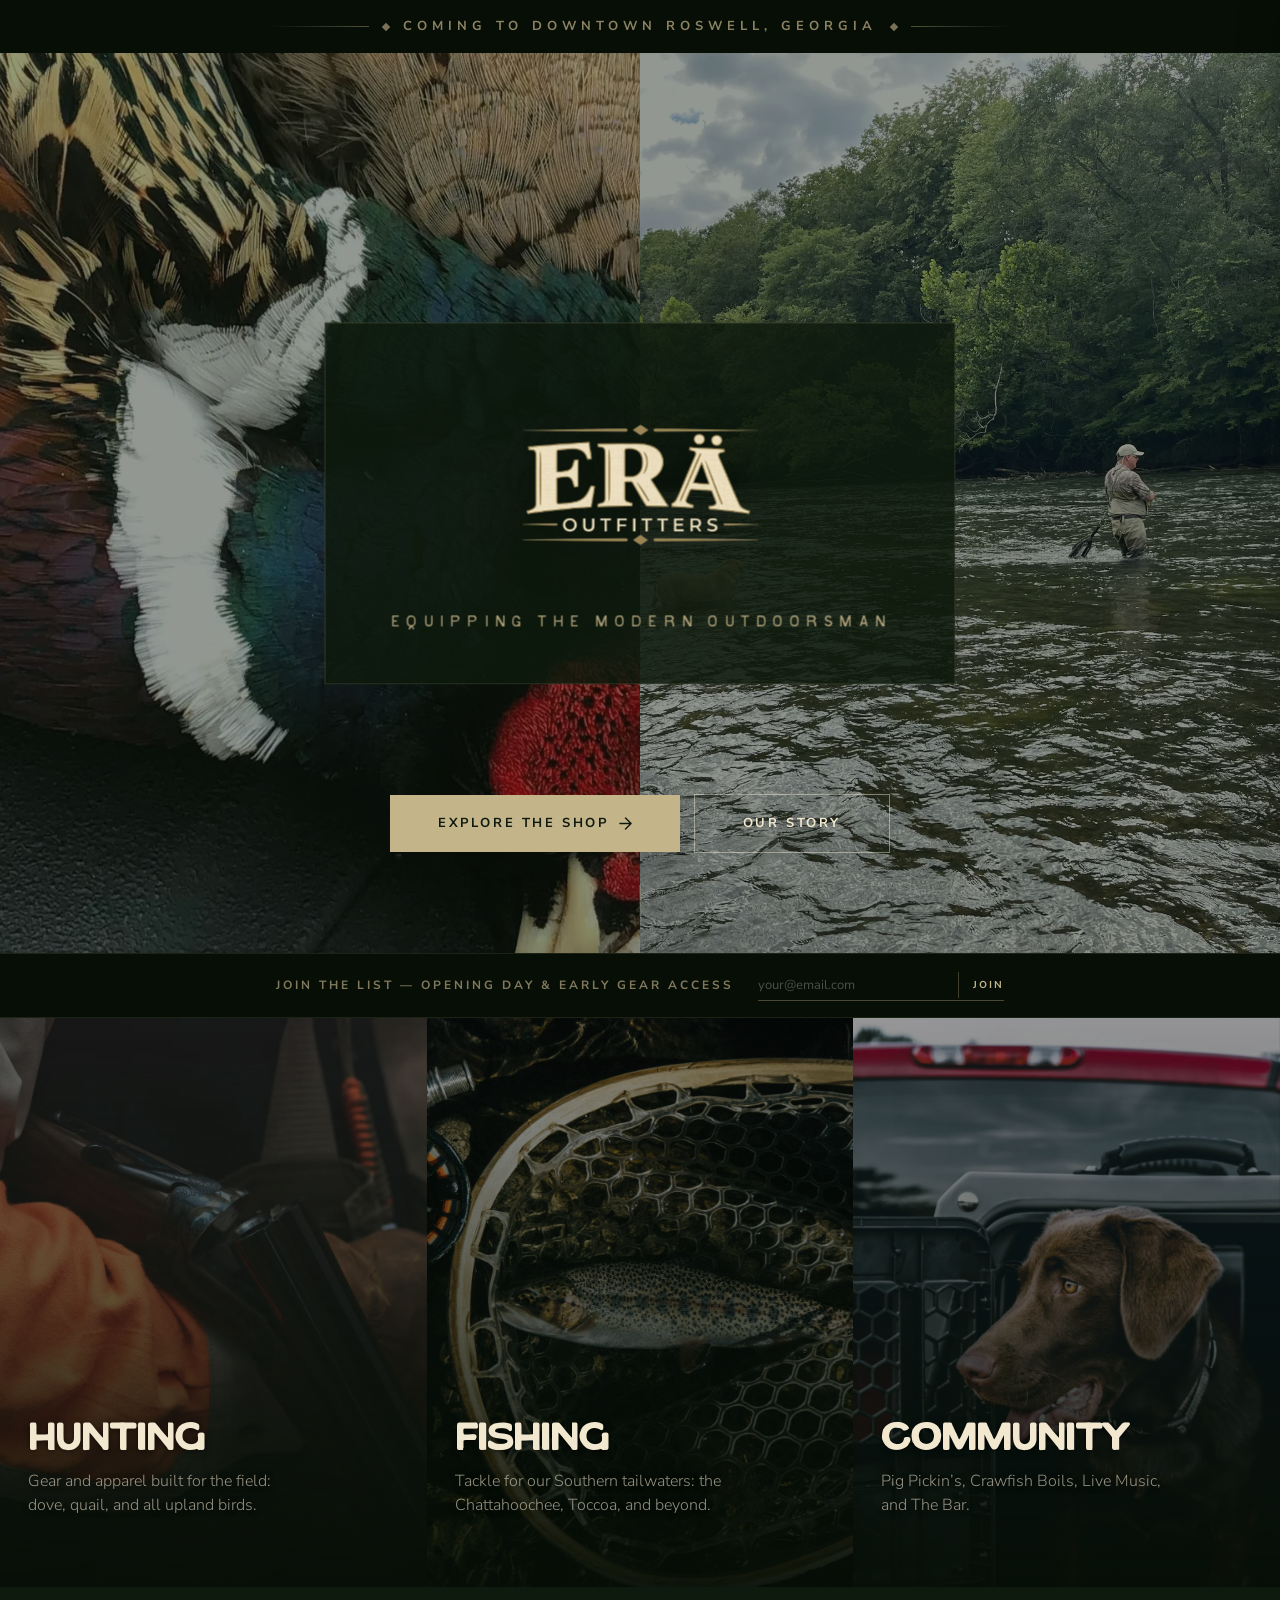
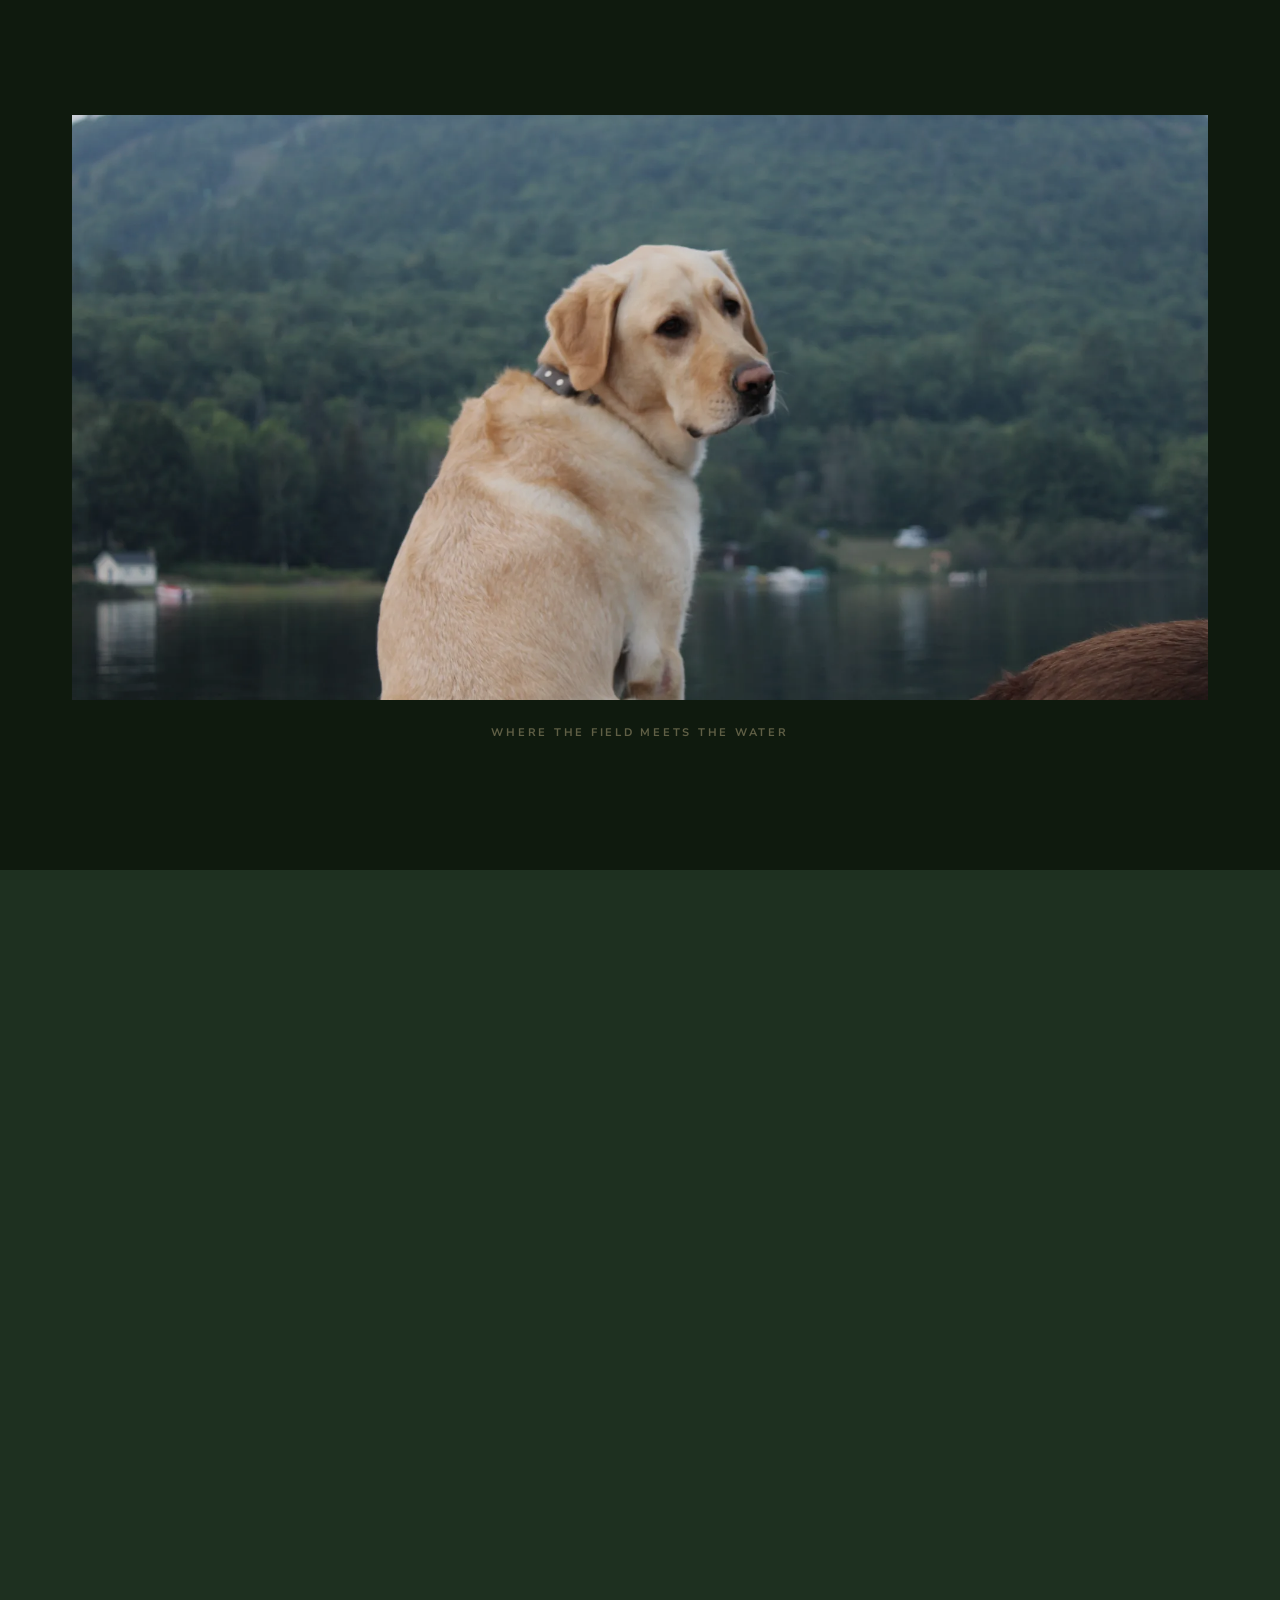
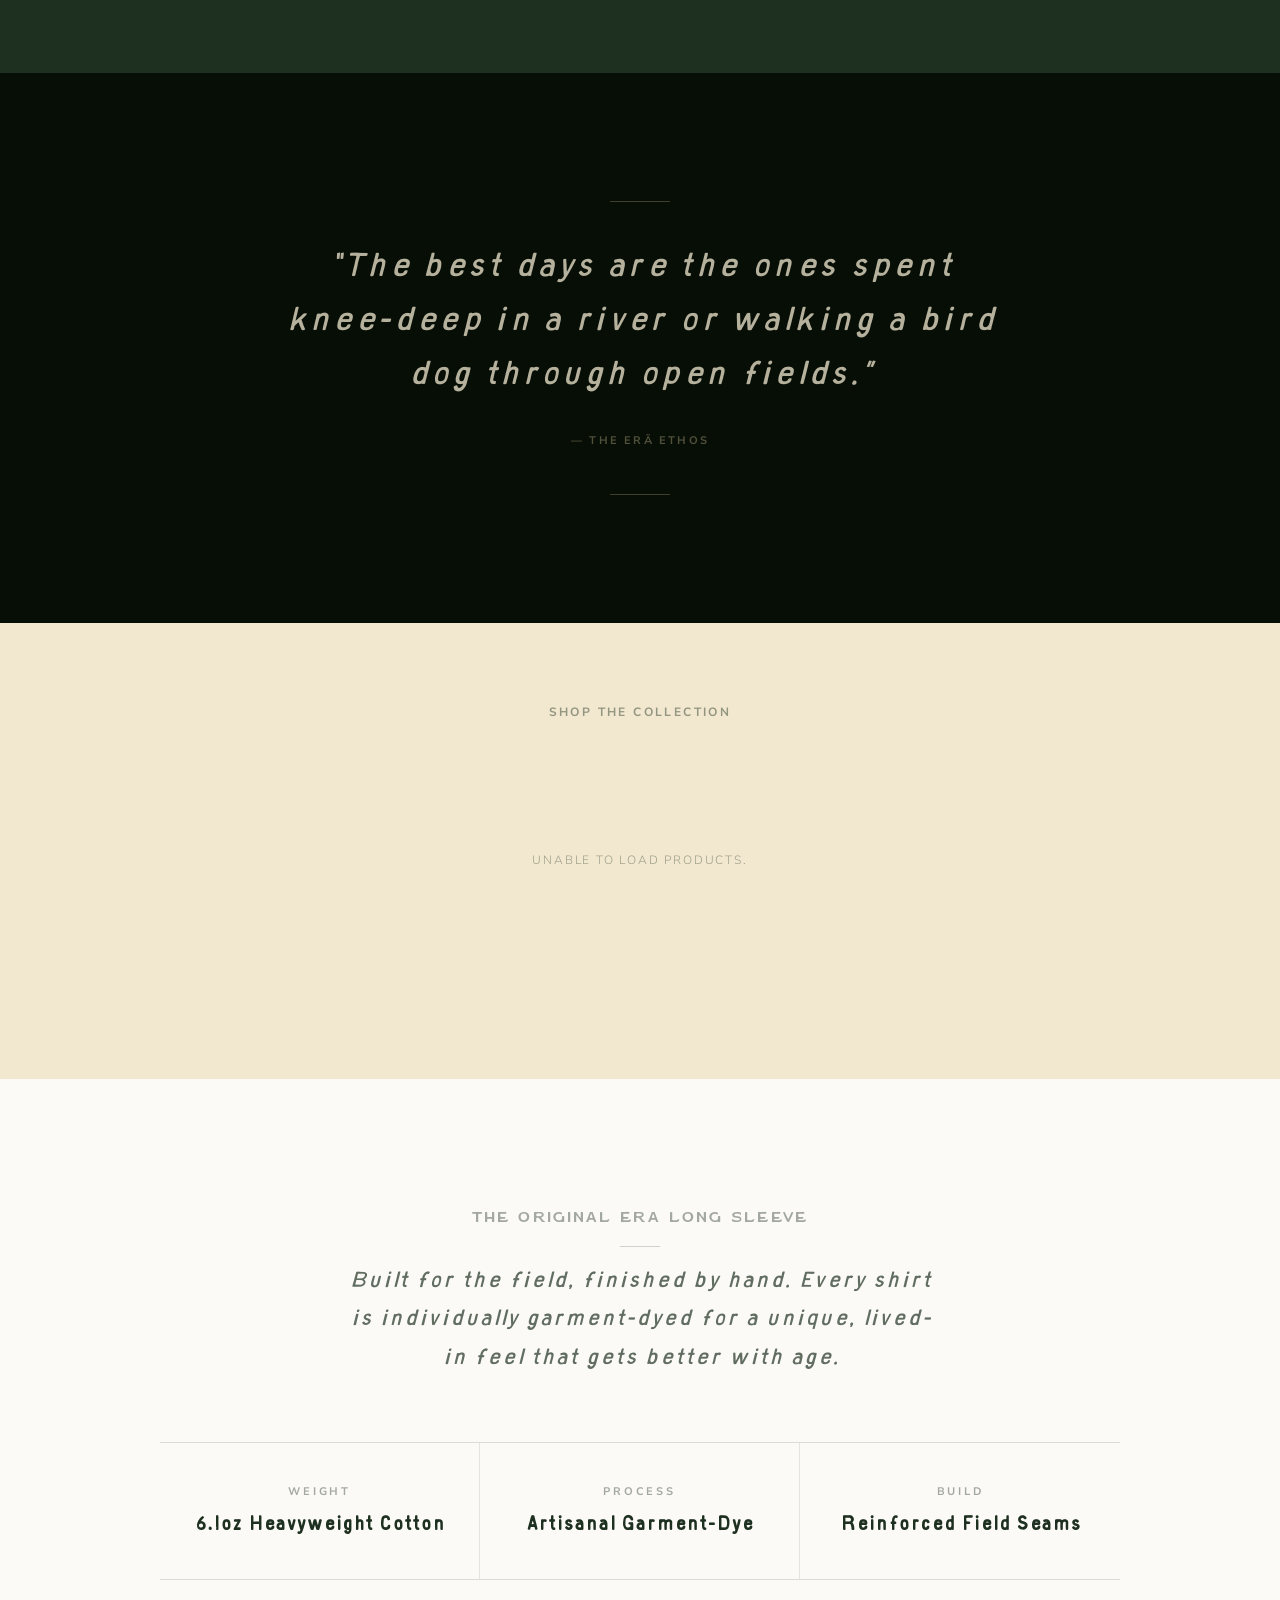
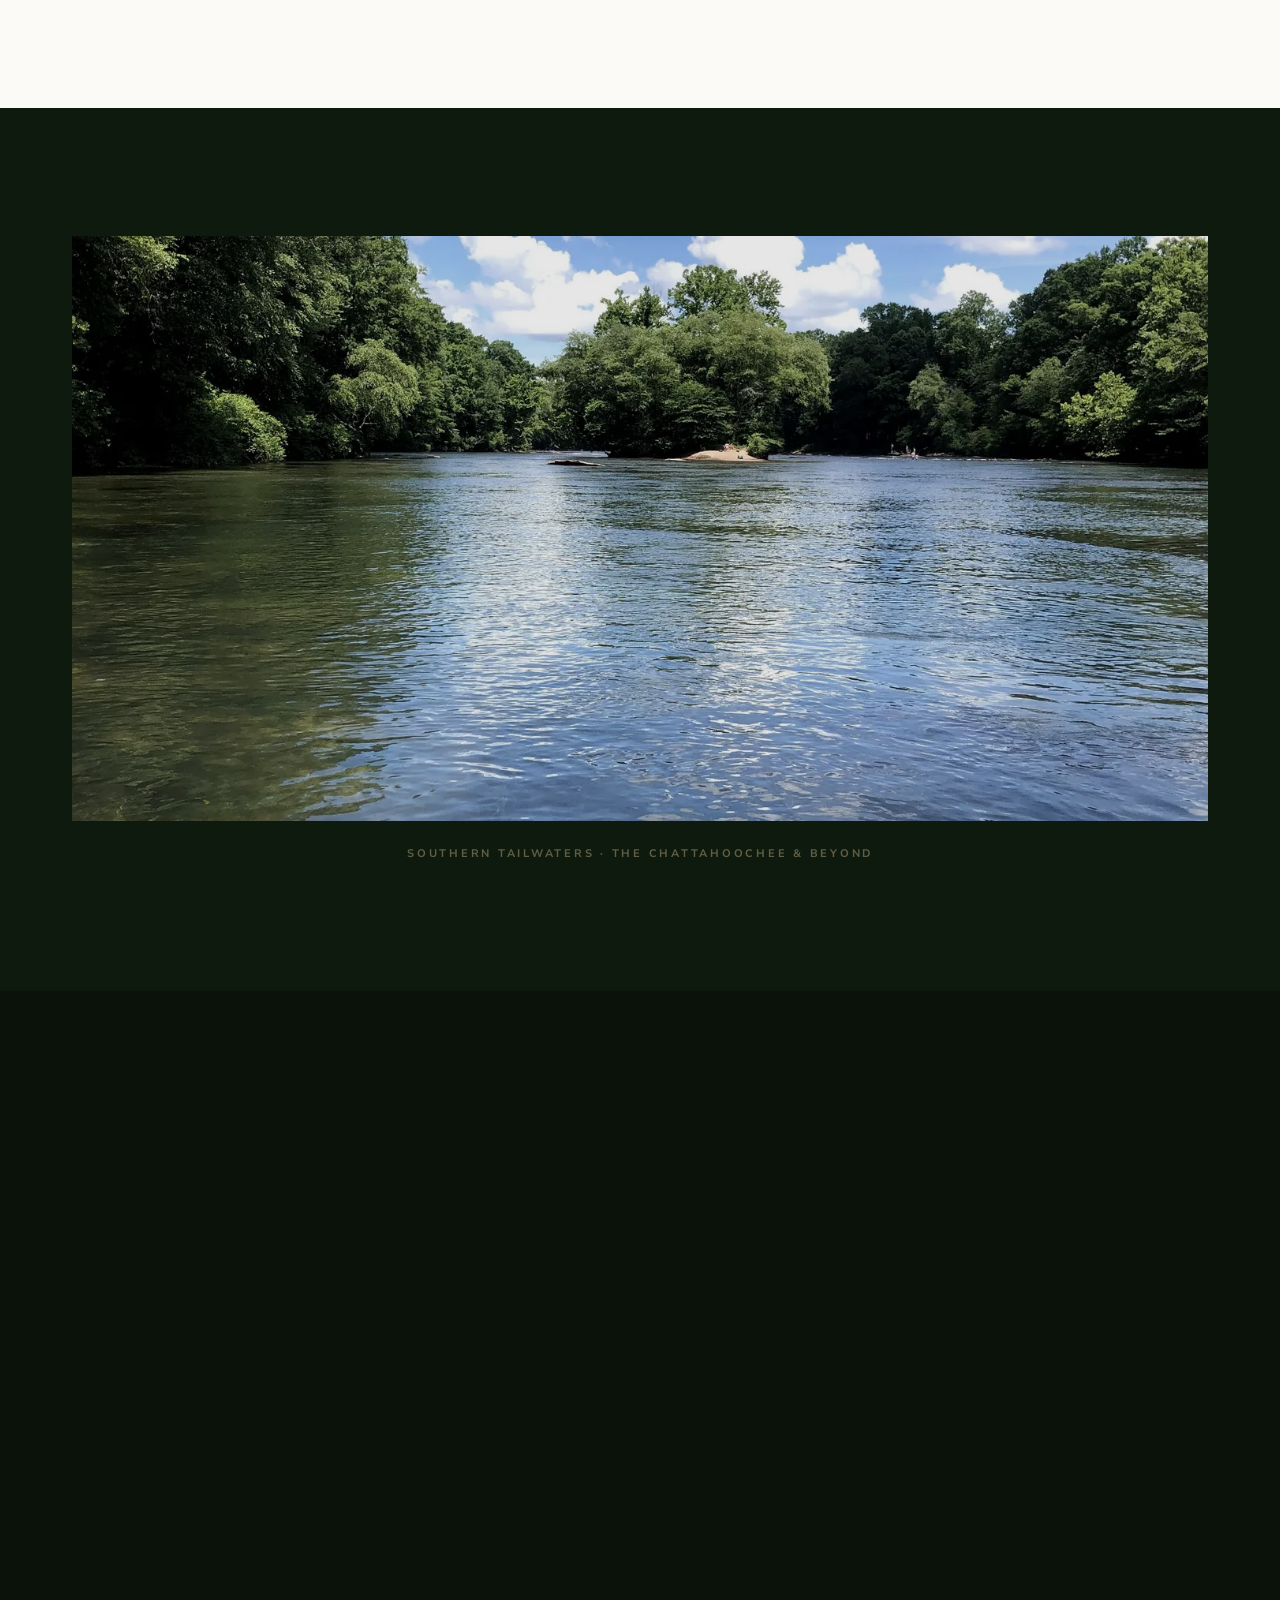
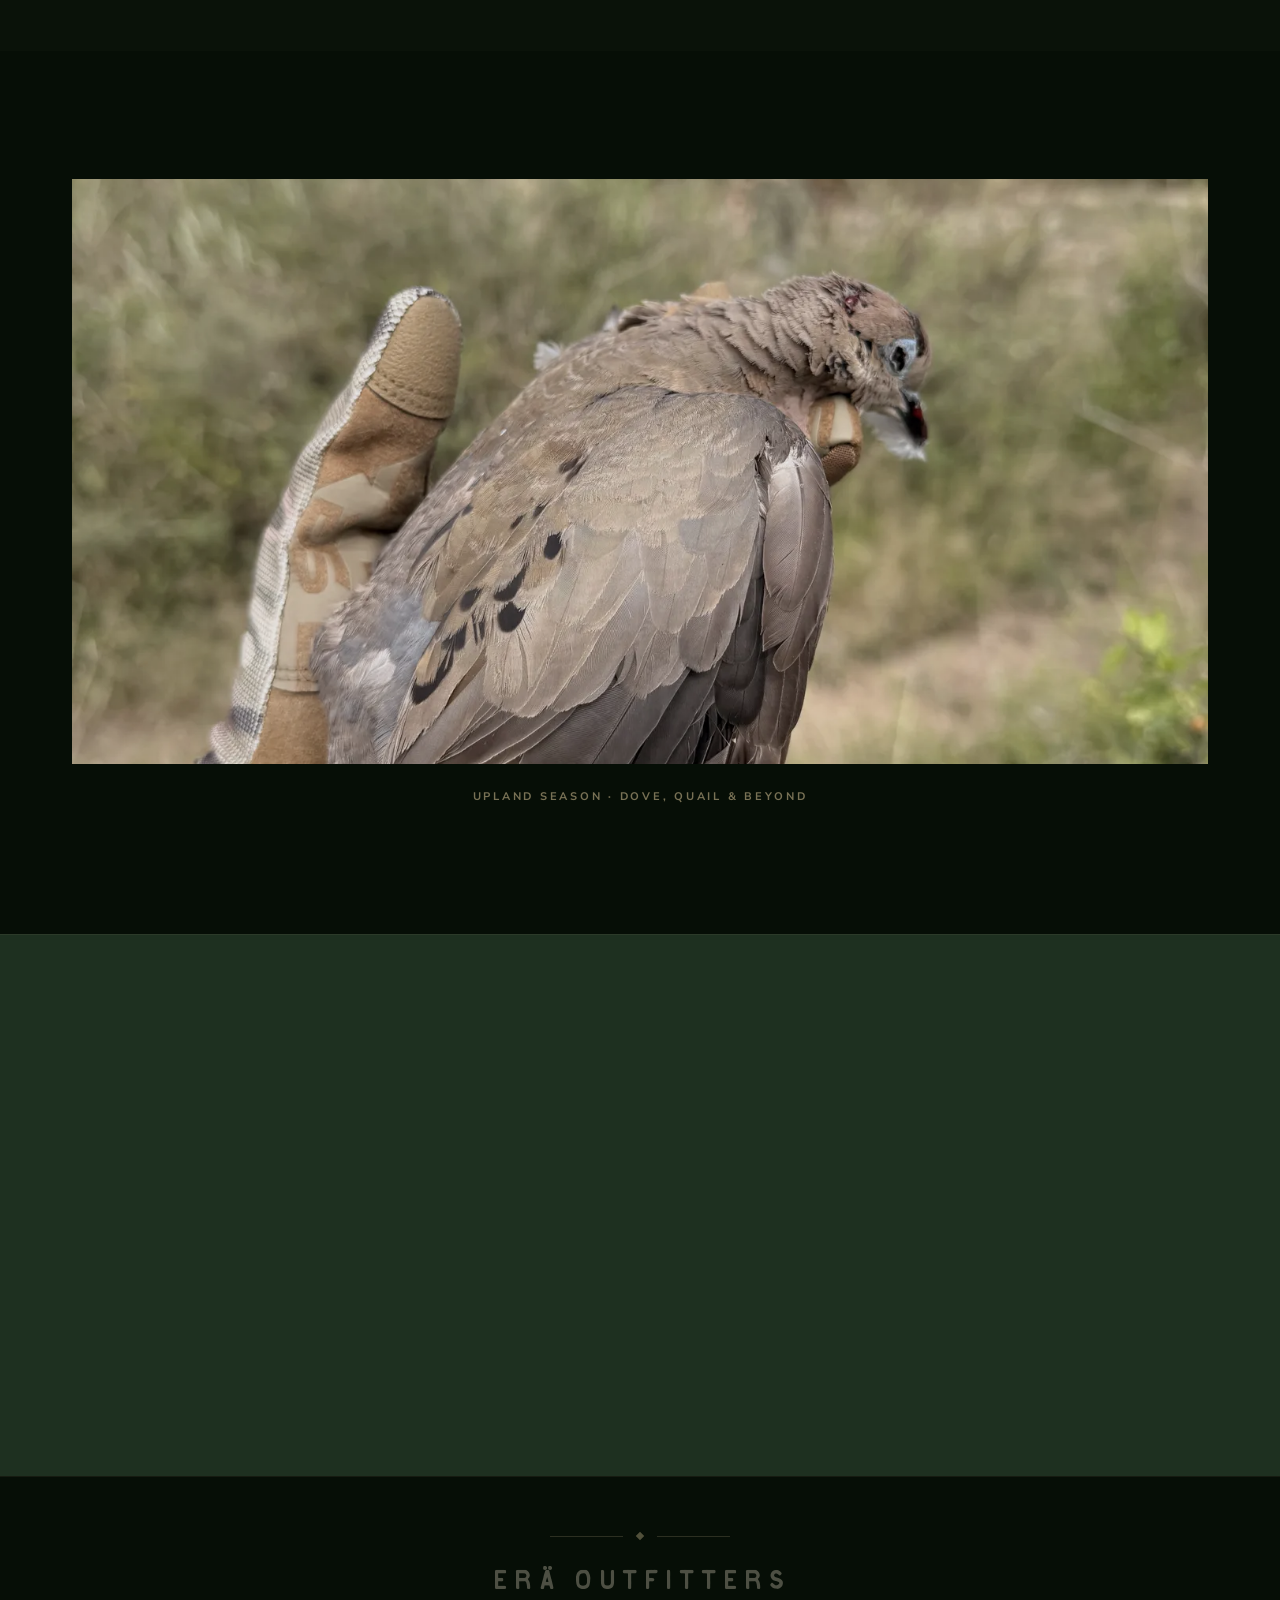
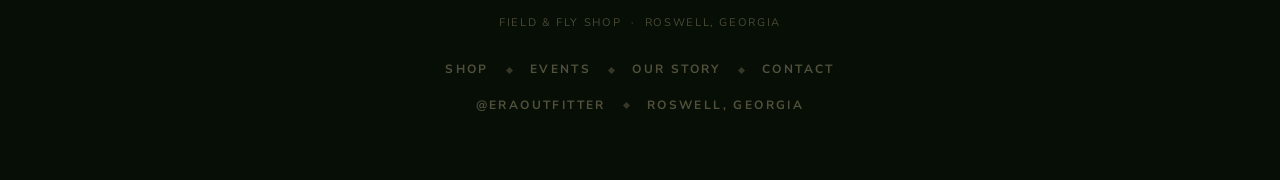
==== commit 487f06ba: "Add Wingman and Barrera custom fonts, replace Cormorant Garamond - Self-host Wingman and Barrera fon" ====
--- a/index.html
+++ b/index.html
@@ -130,7 +130,7 @@
 <link rel="preconnect" href="https://fonts.gstatic.com" crossorigin>
 <link rel="preconnect" href="https://mddjp6-nx.myshopify.com">
 <link rel="preconnect" href="https://www.googletagmanager.com">
-<link href="https://fonts.googleapis.com/css2?family=Lora:ital,wght@0,600;0,700;1,400&family=Nunito+Sans:wght@300;400;700&display=swap" rel="stylesheet">
+<link href="https://fonts.googleapis.com/css2?family=Nunito+Sans:wght@300;400;700&display=swap" rel="stylesheet">
 <link rel="stylesheet" href="style.css">
 </head>
 <body>
@@ -181,23 +181,26 @@
   <div class="eyebrow-line r"></div>
 </div>
 
-<!-- ─── HERO ─────────────────────────────────── -->
-<section class="hero">
-  <div id="hero-media"></div>
-  <div class="hero-gradient"></div>
-  <button class="hero-nav hero-nav-prev" onclick="heroNav(-1)" aria-label="Previous">&#8249;</button>
-  <button class="hero-nav hero-nav-next" onclick="heroNav(1)" aria-label="Next">&#8250;</button>
-  <div class="hero-inner">
-    <img src="logo.svg" alt="Era Outfitters" class="hero-logo" decoding="async" width="120" height="48" loading="eager">
-    <p class="hero-tagline">Field &amp; Fly Shop &nbsp;·&nbsp; Roswell, Georgia</p>
-    <h1 class="hero-headline">Fish. Shoot. Gather.</h1>
-    <div class="hero-btns">
-      <a href="#shop" class="hero-btn">
-        Explore the Shop
-        <svg width="13" height="13" viewBox="0 0 14 14" fill="none"><path d="M1 7H13M7 1L13 7L7 13" stroke="currentColor" stroke-width="1.5" stroke-linecap="round" stroke-linejoin="round"/></svg>
-      </a>
-      <a href="#our-story" class="hero-btn-ghost">Our Story</a>
-    </div>
+<!-- ─── SPLIT-FIELD HERO ─────────────────────── -->
+<section class="split-hero">
+  <div class="split-hero-left">
+    <img src="media/era-15.webp" alt="Upland hunting — pheasant harvest" class="split-hero-img" loading="eager">
+  </div>
+  <div class="split-hero-right">
+    <img src="media/era-13.webp" alt="Fly fishing on a Southern tailwater" class="split-hero-img" loading="eager">
+  </div>
+  <div class="split-hero-center">
+    <div class="split-hero-badge">
+      <img src="logo.svg" alt="Erä Outfitters" class="split-hero-logo" width="200" height="80">
+      <p class="split-hero-tagline">Equipping the Modern Outdoorsman</p>
+    </div>
+  </div>
+  <div class="split-hero-cta">
+    <a href="#shop" class="hero-btn">
+      Explore the Shop
+      <svg width="13" height="13" viewBox="0 0 14 14" fill="none"><path d="M1 7H13M7 1L13 7L7 13" stroke="currentColor" stroke-width="1.5" stroke-linecap="round" stroke-linejoin="round"/></svg>
+    </a>
+    <a href="#our-story" class="hero-btn-ghost">Our Story</a>
   </div>
   <div class="hero-scroll">
     <div class="hero-scroll-line"></div>
@@ -257,6 +260,14 @@
     </div>
   </div>
 
+</section>
+
+<!-- ─── BRAND PILLAR: LIFESTYLE PHOTO ─────────── -->
+<section class="brand-pillar">
+  <div class="brand-pillar-img-wrap">
+    <img src="media/era-1.webp" alt="Yellow lab overlooking the lake" class="brand-pillar-img" loading="lazy">
+  </div>
+  <p class="brand-pillar-caption">Where the Field Meets the Water</p>
 </section>
 
 <!-- ─── BRAND STORY ───────────────────────────── -->
@@ -276,6 +287,16 @@
   </div>
 </section>
 
+<!-- ─── BRAND PILLAR: QUOTE ───────────────────── -->
+<section class="brand-pillar-quote">
+  <div class="brand-pillar-quote-inner">
+    <div class="bpq-rule"></div>
+    <p>&ldquo;The best days are the ones spent knee-deep in a river or walking a bird dog through open fields.&rdquo;</p>
+    <span class="bpq-attr">&mdash; The Erä Ethos</span>
+    <div class="bpq-rule"></div>
+  </div>
+</section>
+
 <!-- ─── SHOP ─────────────────────────────────── -->
 <section id="shop">
   <div class="shop-inner">
@@ -288,6 +309,37 @@
       <div id="shopDetailContent"></div>
     </div>
   </div>
+</section>
+
+<!-- ─── TECHNICAL PRODUCT NARRATIVE ───────────── -->
+<section class="tech-product" id="tech-product">
+  <div class="tech-product-inner">
+    <span class="section-label" style="color:rgba(30,48,32,0.4);">The Original Er&#228; Long Sleeve</span>
+    <div class="section-rule" style="background:rgba(30,48,32,0.2);"></div>
+    <p class="tech-product-desc">Built for the field, finished by hand. Every shirt is individually garment-dyed for a unique, lived-in feel that gets better with age.</p>
+    <div class="tech-specs">
+      <div class="tech-spec">
+        <span class="tech-spec-label">Weight</span>
+        <span class="tech-spec-value">6.1oz Heavyweight Cotton</span>
+      </div>
+      <div class="tech-spec">
+        <span class="tech-spec-label">Process</span>
+        <span class="tech-spec-value">Artisanal Garment-Dye</span>
+      </div>
+      <div class="tech-spec">
+        <span class="tech-spec-label">Build</span>
+        <span class="tech-spec-value">Reinforced Field Seams</span>
+      </div>
+    </div>
+  </div>
+</section>
+
+<!-- ─── BRAND PILLAR: LIFESTYLE PHOTO 2 ───────── -->
+<section class="brand-pillar">
+  <div class="brand-pillar-img-wrap">
+    <img src="media/era-7.webp" alt="A quiet stretch of river — Southern tailwater" class="brand-pillar-img" loading="lazy">
+  </div>
+  <p class="brand-pillar-caption">Southern Tailwaters &middot; The Chattahoochee &amp; Beyond</p>
 </section>
 
 <!-- ─── COMMUNITY & EVENTS ───────────────────── -->
@@ -335,6 +387,14 @@
   </div>
 </section>
 
+<!-- ─── BRAND PILLAR: FIELD PHOTO ─────────────── -->
+<section class="brand-pillar brand-pillar--dark">
+  <div class="brand-pillar-img-wrap">
+    <img src="media/era-5.webp" alt="Dove harvest — upland hunting" class="brand-pillar-img" loading="lazy">
+  </div>
+  <p class="brand-pillar-caption" style="color:rgba(196,180,138,0.6);">Upland Season &middot; Dove, Quail &amp; Beyond</p>
+</section>
+
 <!-- ─── EMAIL SIGNUP ─────────────────────────── -->
 <section class="email-section">
   <div class="email-inner reveal">
--- a/style.css
+++ b/style.css
@@ -1,3 +1,21 @@
+/* ─── CUSTOM FONTS ─────────────────────────────── */
+@font-face {
+  font-family: 'Wingman';
+  src: url('fonts/TAYWingman.woff2') format('woff2'),
+       url('fonts/TAYWingman.woff') format('woff');
+  font-weight: normal;
+  font-style: normal;
+  font-display: swap;
+}
+@font-face {
+  font-family: 'Barrera';
+  src: url('fonts/TAYBarrera.woff2') format('woff2'),
+       url('fonts/TAYBarrera.woff') format('woff');
+  font-weight: normal;
+  font-style: normal;
+  font-display: swap;
+}
+
 /* ─── RESET ─────────────────────────────────── */
 *, *::before, *::after { box-sizing: border-box; margin: 0; padding: 0; }
 a { color: inherit; text-decoration: none; }
@@ -47,142 +65,111 @@
   transition: opacity 0.3s ease;
 }
 
-/* ─── HERO ───────────────────────────────────── */
-.hero {
+/* ═══════════════════════════════════════════════
+   1. SPLIT-FIELD STATIC HERO
+   ═══════════════════════════════════════════════ */
+.split-hero {
   position: relative;
   height: 100svh;
   min-height: 100svh;
   display: flex;
-  flex-direction: column;
-  align-items: center;
-  justify-content: center;
-  text-align: center;
   overflow: hidden;
   background: #0f1a0e;
 }
-#hero-media {
+.split-hero-left,
+.split-hero-right {
+  flex: 1;
+  position: relative;
+  overflow: hidden;
+}
+.split-hero-left::after,
+.split-hero-right::after {
+  content: '';
   position: absolute; inset: 0;
-  width: 100%; height: 100%;
-  z-index: 0;
-}
-.hero-media-item {
-  position: absolute; inset: 0;
-  width: 100%; height: 100%;
+  background: rgba(15,26,14,0.45);
+  z-index: 1;
+}
+.split-hero-img {
+  width: 100%;
+  height: 100%;
+  object-fit: cover;
+  display: block;
+}
+.split-hero-left .split-hero-img {
+  object-position: center 30%;
+}
+.split-hero-right .split-hero-img {
+  object-position: center 40%;
+}
+
+/* Logo badge at intersection */
+.split-hero-center {
+  position: absolute;
+  top: 50%;
+  left: 50%;
+  transform: translate(-50%, -50%);
+  z-index: 5;
+  text-align: center;
   opacity: 0;
-  transition: opacity 1.2s ease;
-  z-index: 1;
-}
-.hero-media-item.is-image {
-  background-size: cover;
-  background-position: center;
-}
-.hero-media-item.is-video {
-  overflow: hidden;
-  pointer-events: none;
-}
-/* Main (foreground) video — transform-based cover (works on all mobile browsers) */
-.vp-main {
-  display: block;
+  animation: fadeUp 1s ease 0.3s forwards;
+}
+.split-hero-badge {
+  background: rgba(15,26,14,0.85);
+  backdrop-filter: blur(12px);
+  -webkit-backdrop-filter: blur(12px);
+  border: 1px solid rgba(196,180,138,0.2);
+  padding: 48px 64px;
+  display: flex;
+  flex-direction: column;
+  align-items: center;
+  gap: 20px;
+}
+.split-hero-logo {
+  width: min(280px, 60vw);
+  height: auto;
+  filter: drop-shadow(0 4px 24px rgba(0,0,0,0.5));
+}
+.split-hero-tagline {
+  font-family: 'Wingman', Georgia, serif;
+  font-size: clamp(13px, 2vw, 17px);
+  font-weight: 400;
+  letter-spacing: 0.25em;
+  text-transform: uppercase;
+  color: rgba(196,180,138,0.85);
+  line-height: 1.4;
+}
+
+/* Hero CTA buttons */
+.split-hero-cta {
   position: absolute;
-  top: 50%; left: 50%;
-  min-width: 100%; min-height: 100%;
-  width: auto; height: auto;
-  transform: translate(-50%, -50%);
-  z-index: 1;
-}
-/* Blurred background clone — hidden on desktop, no bandwidth used */
-.vp-blur { display: none; }
-
-@media (max-width: 767px) {
-  /* Lighten overlay on mobile so videos are easier to see */
-  .hero-gradient {
-    background:
-      linear-gradient(to bottom, rgba(15,26,14,0.2) 0%, transparent 20%, transparent 70%, rgba(15,26,14,0.45) 100%),
-      rgba(15,26,14,0.25);
-  }
-}
-/* Suppress native controls on both video layers */
-.vp-main::-webkit-media-controls,
-.vp-blur::-webkit-media-controls                             { display: none !important; }
-.vp-main::-webkit-media-controls-panel,
-.vp-blur::-webkit-media-controls-panel                       { display: none !important; }
-.vp-main::-webkit-media-controls-overlay-play-button,
-.vp-blur::-webkit-media-controls-overlay-play-button         { display: none !important; }
-.vp-main::-webkit-media-controls-start-playback-button,
-.vp-blur::-webkit-media-controls-start-playback-button       { display: none !important; }
-.hero-gradient {
-  position: absolute; inset: 0;
-  z-index: 4;
-  background:
-    linear-gradient(to bottom, rgba(15,26,14,0.3) 0%, transparent 25%, transparent 70%, rgba(15,26,14,0.5) 100%),
-    rgba(15,26,14,0.60);
-}
-.hero-inner {
-  position: relative; z-index: 5;
-  display: flex; flex-direction: column; align-items: center;
-  gap: 0;
-  padding: 40px 24px 80px;
-  max-width: 760px;
-  width: 100%;
-}
-.hero-logo {
-  width: min(340px, 78vw);
-  margin-bottom: 24px;
+  bottom: 100px;
+  left: 50%;
+  transform: translateX(-50%);
+  z-index: 5;
+  display: flex;
+  flex-wrap: wrap;
+  gap: 14px;
+  align-items: center;
+  justify-content: center;
   opacity: 0;
-  animation: fadeUp 1s ease 0.2s forwards;
-  filter: drop-shadow(0 4px 24px rgba(0,0,0,0.5));
-}
-.hero-tagline {
-  font-family: 'Nunito Sans', sans-serif;
-  font-size: clamp(11px, 2vw, 14px);
-  font-weight: 700;
-  letter-spacing: clamp(3px, 0.8vw, 6px);
-  text-transform: uppercase;
-  color: rgba(196,180,138,0.8);
-  margin-bottom: 20px;
-  opacity: 0;
-  animation: fadeUp 0.9s ease 0.5s forwards;
-}
-.hero-headline {
-  font-family: 'Lora', Georgia, serif;
-  font-size: clamp(32px, 6vw, 62px);
-  font-weight: 700;
-  color: #F2E8D0;
-  line-height: 1.1;
-  letter-spacing: -0.5px;
-  margin-bottom: 16px;
-  opacity: 0;
-  animation: fadeUp 0.9s ease 0.7s forwards;
-}
-.hero-copy {
-  font-family: 'Lora', Georgia, serif;
-  font-style: italic;
-  font-size: clamp(17px, 2.4vw, 22px);
-  font-weight: 400;
-  color: rgba(242,232,208,0.65);
-  max-width: 500px;
-  line-height: 1.6;
-  margin-bottom: 36px;
-  opacity: 0;
-  animation: fadeUp 0.9s ease 0.9s forwards;
-}
+  animation: fadeUp 0.9s ease 0.8s forwards;
+}
+
 .hero-btn {
   display: inline-flex;
   align-items: center;
   gap: 10px;
   font-family: 'Nunito Sans', sans-serif;
-  font-size: clamp(12px, 1.6vw, 14px);
-  font-weight: 700;
-  letter-spacing: 2.5px;
+  font-size: 13px;
+  font-weight: 700;
+  letter-spacing: 0.2em;
   text-transform: uppercase;
   color: #0f1a0e;
   background: #C4B48A;
   text-decoration: none;
-  padding: 18px 40px;
-  border-radius: 2px;
+  padding: 18px 48px;
+  border-radius: 0;
   transition: background 0.2s, transform 0.2s;
-  opacity: 0;
-  animation: fadeUp 0.9s ease 1.1s forwards;
 }
 .hero-btn:hover { background: #d4c49a; transform: translateY(-1px); }
 .hero-btn-ghost {
@@ -190,51 +177,20 @@
   align-items: center;
   gap: 10px;
   font-family: 'Nunito Sans', sans-serif;
-  font-size: clamp(12px, 1.6vw, 14px);
-  font-weight: 700;
-  letter-spacing: 2.5px;
+  font-size: 13px;
+  font-weight: 700;
+  letter-spacing: 0.2em;
   text-transform: uppercase;
   color: #F2E8D0;
   background: transparent;
   text-decoration: none;
-  padding: 18px 40px;
-  border-radius: 2px;
+  padding: 18px 48px;
+  border-radius: 0;
   border: 1.5px solid rgba(242,232,208,0.45);
   transition: border-color 0.2s, color 0.2s, transform 0.2s;
-  opacity: 0;
-  animation: fadeUp 0.9s ease 1.25s forwards;
 }
 .hero-btn-ghost:hover { border-color: #F2E8D0; color: #fff; transform: translateY(-1px); }
-.hero-btns {
-  display: flex;
-  flex-wrap: wrap;
-  gap: 14px;
-  align-items: center;
-}
-/* Hero nav arrows */
-.hero-nav {
-  position: absolute;
-  top: 50%;
-  transform: translateY(-50%);
-  z-index: 6;
-  background: none;
-  border: none;
-  color: rgba(242,232,208,0.35);
-  font-size: 28px;
-  font-weight: 300;
-  line-height: 1;
-  cursor: pointer;
-  padding: 12px 8px;
-  transition: color 0.2s;
-}
-.hero-nav:hover { color: rgba(242,232,208,0.85); }
-.hero-nav-prev { left: 16px; }
-.hero-nav-next { right: 16px; }
-@media (max-width: 560px) {
-  .hero-nav { font-size: 22px; }
-  .hero-nav-prev { left: 6px; }
-  .hero-nav-next { right: 6px; }
-}
+
 .hero-scroll {
   position: absolute;
   bottom: 28px; left: 50%;
@@ -245,11 +201,19 @@
   align-items: center;
   gap: 8px;
   opacity: 0;
-  animation: fadeUp 1s ease 1.4s forwards;
+  animation: fadeUp 1s ease 1.2s forwards;
 }
 .hero-scroll-line {
   width: 1px; height: 40px;
   background: linear-gradient(to bottom, rgba(196,180,138,0.6), transparent);
+}
+
+@media (max-width: 700px) {
+  .split-hero { flex-direction: column; }
+  .split-hero-left, .split-hero-right { flex: 1; min-height: 0; }
+  .split-hero-badge { padding: 32px 40px; }
+  .split-hero-logo { width: min(220px, 55vw); }
+  .split-hero-cta { bottom: 80px; }
 }
 
 /* ─── DEFINITION STRIP ──────────────────────── */
@@ -262,7 +226,7 @@
   position: relative; z-index: 1;
 }
 .def-strip p {
-  font-family: 'Lora', Georgia, serif;
+  font-family: 'Wingman', Georgia, serif;
   font-style: italic;
   font-size: clamp(15px, 2vw, 18px);
   color: rgba(196,180,138,0.65);
@@ -273,10 +237,10 @@
 
 /* ─── SECTION SHARED ────────────────────────── */
 .section-label {
-  font-family: 'Nunito Sans', sans-serif;
-  font-size: clamp(10px, 1.6vw, 12px);
-  font-weight: 700;
-  letter-spacing: 5px;
+  font-family: 'Barrera', sans-serif;
+  font-size: 14px;
+  font-weight: normal;
+  letter-spacing: 0.15em;
   text-transform: uppercase;
   color: rgba(196,180,138,0.5);
   margin-bottom: 16px;
@@ -286,6 +250,84 @@
   width: 40px; height: 1px;
   background: rgba(196,180,138,0.4);
   margin: 0 auto 16px;
+}
+
+/* ═══════════════════════════════════════════════
+   BRAND PILLAR BLOCKS (media dispersion)
+   ═══════════════════════════════════════════════ */
+.brand-pillar {
+  padding: 128px 0 0;
+  background: #0f1a0e;
+  text-align: center;
+}
+.brand-pillar--dark {
+  background: #060e06;
+}
+.brand-pillar-img-wrap {
+  max-width: 1200px;
+  margin: 0 auto;
+  padding: 0 32px;
+}
+.brand-pillar-img {
+  width: 100%;
+  height: auto;
+  max-height: 65vh;
+  object-fit: cover;
+  display: block;
+  filter: saturate(0.85) brightness(0.9);
+}
+.brand-pillar-caption {
+  font-family: 'Nunito Sans', sans-serif;
+  font-size: 11px;
+  font-weight: 700;
+  letter-spacing: 0.25em;
+  text-transform: uppercase;
+  color: rgba(196,180,138,0.45);
+  padding: 24px 32px 128px;
+}
+
+/* Brand pillar quote block */
+.brand-pillar-quote {
+  background: #060e06;
+  padding: 128px 32px;
+  text-align: center;
+}
+.brand-pillar-quote-inner {
+  max-width: 720px;
+  margin: 0 auto;
+}
+.bpq-rule {
+  width: 60px;
+  height: 1px;
+  background: rgba(196,180,138,0.3);
+  margin: 0 auto 40px;
+}
+.brand-pillar-quote-inner .bpq-rule:last-child {
+  margin: 40px auto 0;
+}
+.brand-pillar-quote-inner p {
+  font-family: 'Wingman', Georgia, serif;
+  font-style: italic;
+  font-size: clamp(22px, 3.5vw, 36px);
+  font-weight: 400;
+  color: rgba(242,232,208,0.75);
+  line-height: 1.5;
+  letter-spacing: 0.01em;
+  margin-bottom: 20px;
+}
+.bpq-attr {
+  font-family: 'Nunito Sans', sans-serif;
+  font-size: 11px;
+  font-weight: 700;
+  letter-spacing: 0.2em;
+  text-transform: uppercase;
+  color: rgba(196,180,138,0.4);
+}
+
+@media (max-width: 700px) {
+  .brand-pillar { padding: 80px 0 0; }
+  .brand-pillar-caption { padding: 20px 24px 80px; }
+  .brand-pillar-quote { padding: 80px 24px; }
 }
 
 /* ─── CATEGORY TILES ────────────────────────── */
@@ -326,16 +368,9 @@
   width: 100%;
   text-shadow: 0 1px 6px rgba(0,0,0,0.6);
 }
-.cat-tile-icon {
-  display: block;
-  width: 28px; height: 28px;
-  color: #C4B48A;
-  opacity: 0.8;
-  margin-bottom: 12px;
-}
 .cat-tile h3 {
-  font-family: 'Lora', Georgia, serif;
-  font-size: clamp(22px, 2.8vw, 32px);
+  font-family: 'Barrera', sans-serif;
+  font-size: clamp(24px, 3vw, 36px);
   font-weight: 600;
   color: #F2E8D0;
   margin-bottom: 8px;
@@ -357,7 +392,7 @@
   font-family: 'Nunito Sans', sans-serif;
   font-size: 12px;
   font-weight: 700;
-  letter-spacing: 2px;
+  letter-spacing: 0.2em;
   text-transform: uppercase;
   color: #C4B48A;
   text-decoration: none;
@@ -370,7 +405,7 @@
 /* ─── BRAND STORY ───────────────────────────── */
 .brand-story {
   background: #1E3020;
-  padding: 96px 32px;
+  padding: 128px 32px;
   text-align: center;
   position: relative;
   overflow: hidden;
@@ -400,9 +435,9 @@
   margin: 0 auto;
 }
 .brand-story blockquote {
-  font-family: 'Lora', Georgia, serif;
+  font-family: 'Wingman', Georgia, serif;
   font-style: italic;
-  font-size: clamp(24px, 4vw, 40px);
+  font-size: clamp(26px, 4.5vw, 44px);
   font-weight: 400;
   color: #F2E8D0;
   line-height: 1.35;
@@ -431,22 +466,24 @@
 .brand-divider-line { flex: 1; height: 1px; background: rgba(196,180,138,0.25); }
 .brand-divider-diamond { width: 6px; height: 6px; background: #C4B48A; transform: rotate(45deg); opacity: 0.5; flex-shrink: 0; }
 
-/* ─── SHOP SECTION (INLINE) ─────────────────── */
+/* ═══════════════════════════════════════════════
+   2. SHOP SECTION — GOLDEN PROPORTIONS
+   ═══════════════════════════════════════════════ */
 #shop {
   background: #F2E8D0;
   color: #1E3020;
 }
 .shop-inner {
-  padding: 48px 0 100px;
+  padding: 80px 0 128px;
 }
 .shop-inner .shop-heading {
   padding: 0 40px;
 }
 .shop-heading {
   font-family: 'Nunito Sans', sans-serif;
-  font-size: 11px;
-  font-weight: 700;
-  letter-spacing: 5px;
+  font-size: 12px;
+  font-weight: 700;
+  letter-spacing: 0.2em;
   text-transform: uppercase;
   color: rgba(30,48,32,0.45);
   margin-bottom: 48px;
@@ -455,15 +492,15 @@
 /* Product row label */
 .shop-row-label {
   font-family: 'Nunito Sans', sans-serif;
-  font-size: 11px;
-  font-weight: 700;
-  letter-spacing: 5px;
+  font-size: 12px;
+  font-weight: 700;
+  letter-spacing: 0.2em;
   text-transform: uppercase;
   color: rgba(30,48,32,0.45);
   padding: 0 40px;
   margin-bottom: 16px;
 }
-.shop-row-label + .grid-scroll-wrap { margin-bottom: 48px; }
+.shop-row-label + .grid-scroll-wrap { margin-bottom: 64px; }
 @media (max-width: 560px) {
   .shop-row-label { padding: 0 20px; }
 }
@@ -475,7 +512,7 @@
 .product-grid {
   display: flex;
   flex-direction: row;
-  gap: 20px;
+  gap: 24px;
   overflow-x: auto;
   scroll-behavior: smooth;
   padding: 0 40px 20px;
@@ -492,7 +529,7 @@
 .grid-scroll-btn {
   width: 44px;
   height: 44px;
-  border-radius: 50%;
+  border-radius: 0;
   border: 1.5px solid rgba(30,48,32,0.25);
   background: #fff;
   color: #1E3020;
@@ -505,7 +542,7 @@
 }
 .grid-scroll-btn:hover { border-color: #1E3020; background: #1E3020; color: #F2E8D0; }
 .product-card {
-  flex: 0 0 260px;
+  flex: 0 0 300px;
   cursor: pointer;
   display: flex;
   flex-direction: column;
@@ -515,9 +552,9 @@
   width: 100%;
   aspect-ratio: 3/4;
   background: #e8e4df;
-  margin-bottom: 12px;
+  margin-bottom: 16px;
   overflow: hidden;
-  border-radius: 6px;
+  border-radius: 0;
 }
 .product-card-img {
   width: 100%;
@@ -550,8 +587,8 @@
 .card-swatch:hover { outline-color: rgba(30,48,32,0.3); }
 .card-swatch.active { outline-color: #1E3020; }
 .product-card-title {
-  font-family: 'Cormorant Garamond', serif;
-  font-size: 17px;
+  font-family: 'Wingman', serif;
+  font-size: 18px;
   font-weight: 600;
   color: #1E3020;
   margin-bottom: 4px;
@@ -574,19 +611,19 @@
 /* Quick Add */
 .card-quick-add {
   position: relative;
-  margin-top: 10px;
+  margin-top: 12px;
 }
 .quick-add-btn {
   width: 100%;
-  padding: 8px 0;
+  padding: 12px 0;
   background: transparent;
   border: 1.5px solid #1E3020;
-  border-radius: 4px;
-  color: #1E3020;
-  font-family: 'Nunito Sans', sans-serif;
-  font-size: 12px;
-  font-weight: 700;
-  letter-spacing: 1.5px;
+  border-radius: 0;
+  color: #1E3020;
+  font-family: 'Nunito Sans', sans-serif;
+  font-size: 12px;
+  font-weight: 700;
+  letter-spacing: 0.15em;
   text-transform: uppercase;
   cursor: pointer;
   transition: background 0.18s, color 0.18s;
@@ -601,14 +638,14 @@
 }
 .card-size-picker.open { display: flex; }
 .size-pill {
-  padding: 5px 10px;
+  padding: 6px 14px;
   background: #fff;
   border: 1.5px solid #c8bfaa;
-  border-radius: 3px;
+  border-radius: 0;
   font-family: 'Nunito Sans', sans-serif;
   font-size: 11px;
   font-weight: 700;
-  letter-spacing: 1px;
+  letter-spacing: 0.1em;
   text-transform: uppercase;
   color: #1E3020;
   cursor: pointer;
@@ -623,9 +660,9 @@
   background: none;
   border: none;
   font-family: 'Nunito Sans', sans-serif;
-  font-size: 11px;
-  font-weight: 700;
-  letter-spacing: 3px;
+  font-size: 12px;
+  font-weight: 700;
+  letter-spacing: 0.15em;
   text-transform: uppercase;
   color: rgba(30,48,32,0.5);
   cursor: pointer;
@@ -666,7 +703,7 @@
 .detail-thumb:hover { opacity: 1; border-color: #1E3020; }
 .detail-info {}
 .detail-title {
-  font-family: 'Cormorant Garamond', serif;
+  font-family: 'Wingman', serif;
   font-size: clamp(26px, 3.5vw, 38px);
   font-weight: 600;
   color: #1E3020;
@@ -681,20 +718,22 @@
 }
 .detail-option-label {
   font-family: 'Nunito Sans', sans-serif;
-  font-size: 10px;
-  font-weight: 700;
-  letter-spacing: 3px;
+  font-size: 11px;
+  font-weight: 700;
+  letter-spacing: 0.2em;
   text-transform: uppercase;
   color: rgba(30,48,32,0.5);
   margin-bottom: 10px;
 }
 .option-btns { display: flex; flex-wrap: wrap; gap: 8px; margin-bottom: 24px; }
 .option-btn {
-  padding: 8px 16px;
+  padding: 10px 20px;
   border: 1.5px solid rgba(30,48,32,0.25);
+  border-radius: 0;
   background: none;
   font-family: 'Nunito Sans', sans-serif;
   font-size: 13px;
+  font-weight: 700;
   color: #1E3020;
   cursor: pointer;
   transition: border-color 0.2s, background 0.2s;
@@ -710,14 +749,15 @@
 }
 .detail-atc-btn {
   width: 100%;
-  padding: 16px 24px;
+  padding: 18px 48px;
   background: #1E3020;
   color: #F2E8D0;
   border: none;
-  font-family: 'Nunito Sans', sans-serif;
-  font-size: 11px;
-  font-weight: 700;
-  letter-spacing: 4px;
+  border-radius: 0;
+  font-family: 'Nunito Sans', sans-serif;
+  font-size: 12px;
+  font-weight: 700;
+  letter-spacing: 0.2em;
   text-transform: uppercase;
   cursor: pointer;
   transition: background 0.2s;
@@ -729,27 +769,85 @@
   padding: 80px 0;
   font-family: 'Nunito Sans', sans-serif;
   font-size: 12px;
-  letter-spacing: 3px;
+  letter-spacing: 0.15em;
   text-transform: uppercase;
   color: rgba(30,48,32,0.4);
 }
 @media (max-width: 900px) {
   .detail-layout { grid-template-columns: 1fr; gap: 40px; }
-  .product-card { flex: 0 0 220px; }
+  .product-card { flex: 0 0 260px; }
 }
 @media (max-width: 560px) {
   .product-grid { padding: 0 20px 16px; gap: 14px; }
   .grid-scroll-btns { padding: 12px 20px 0; }
-  .product-card { flex: 0 0 180px; }
-  .shop-inner { padding: 32px 0 80px; }
+  .product-card { flex: 0 0 220px; }
+  .shop-inner { padding: 48px 0 80px; }
   .shop-inner .shop-heading { padding: 0 20px; }
   .shop-header { padding: 16px 20px; }
+}
+
+/* ═══════════════════════════════════════════════
+   3. TECHNICAL PRODUCT NARRATIVE
+   ═══════════════════════════════════════════════ */
+.tech-product {
+  background: #FCFAF7;
+  padding: 128px 32px;
+  text-align: center;
+}
+.tech-product-inner {
+  max-width: 960px;
+  margin: 0 auto;
+}
+.tech-product-desc {
+  font-family: 'Wingman', Georgia, serif;
+  font-style: italic;
+  font-size: clamp(18px, 2.5vw, 24px);
+  color: rgba(30,48,32,0.7);
+  line-height: 1.6;
+  max-width: 600px;
+  margin: 0 auto 64px;
+}
+.tech-specs {
+  display: grid;
+  grid-template-columns: repeat(3, 1fr);
+  gap: 0;
+  border-top: 1px solid rgba(30,48,32,0.15);
+  border-bottom: 1px solid rgba(30,48,32,0.15);
+}
+.tech-spec {
+  padding: 40px 24px;
+  display: flex;
+  flex-direction: column;
+  gap: 12px;
+  border-right: 1px solid rgba(30,48,32,0.1);
+}
+.tech-spec:last-child { border-right: none; }
+.tech-spec-label {
+  font-family: 'Nunito Sans', sans-serif;
+  font-size: 11px;
+  font-weight: 700;
+  letter-spacing: 0.25em;
+  text-transform: uppercase;
+  color: rgba(30,48,32,0.4);
+}
+.tech-spec-value {
+  font-family: 'Wingman', Georgia, serif;
+  font-size: clamp(16px, 2vw, 20px);
+  font-weight: 600;
+  color: #1E3020;
+  line-height: 1.3;
+}
+@media (max-width: 700px) {
+  .tech-product { padding: 80px 24px; }
+  .tech-specs { grid-template-columns: 1fr; }
+  .tech-spec { border-right: none; border-bottom: 1px solid rgba(30,48,32,0.1); padding: 28px 16px; }
+  .tech-spec:last-child { border-bottom: none; }
 }
 
 /* ─── COMMUNITY / EVENTS ────────────────────── */
 .community {
   background: #0a1209;
-  padding: 88px 32px;
+  padding: 128px 32px;
   position: relative;
   overflow: hidden;
   content-visibility: auto;
@@ -775,9 +873,9 @@
 }
 .community-left {}
 .community-left h2 {
-  font-family: 'Lora', Georgia, serif;
-  font-size: clamp(30px, 4vw, 48px);
-  font-weight: 700;
+  font-family: 'Wingman', Georgia, serif;
+  font-size: clamp(32px, 4.5vw, 52px);
+  font-weight: 600;
   color: #F2E8D0;
   line-height: 1.15;
   margin-bottom: 20px;
@@ -812,17 +910,17 @@
   opacity: 0.7;
 }
 .event-name {
-  font-family: 'Lora', Georgia, serif;
+  font-family: 'Wingman', Georgia, serif;
   font-size: clamp(17px, 2vw, 20px);
   font-weight: 600;
   color: #F2E8D0;
 }
 .event-desc {
   font-family: 'Nunito Sans', sans-serif;
-  font-size: 13px;
+  font-size: 12px;
   font-weight: 300;
   color: rgba(196,180,138,0.5);
-  letter-spacing: 1px;
+  letter-spacing: 0.15em;
   text-transform: uppercase;
   margin-top: 2px;
 }
@@ -830,7 +928,7 @@
 /* ─── EMAIL SECTION ─────────────────────────── */
 .email-section {
   background: #1E3020;
-  padding: 80px 24px;
+  padding: 128px 24px;
   text-align: center;
   border-top: 1px solid rgba(196,180,138,0.08);
   content-visibility: auto;
@@ -841,8 +939,8 @@
   margin: 0 auto;
 }
 .email-section h2 {
-  font-family: 'Lora', Georgia, serif;
-  font-size: clamp(28px, 4vw, 40px);
+  font-family: 'Wingman', Georgia, serif;
+  font-size: clamp(30px, 4.5vw, 44px);
   font-weight: 600;
   color: #F2E8D0;
   margin-bottom: 10px;
@@ -879,11 +977,12 @@
 .form-input::placeholder { color: rgba(242,232,208,0.2); }
 .form-btn {
   background: #C4B48A; border: none;
-  padding: 20px 28px;
-  font-family: 'Nunito Sans', sans-serif;
-  font-size: 12px;
-  font-weight: 700;
-  letter-spacing: 2px;
+  border-radius: 0;
+  padding: 20px 36px;
+  font-family: 'Nunito Sans', sans-serif;
+  font-size: 12px;
+  font-weight: 700;
+  letter-spacing: 0.15em;
   text-transform: uppercase;
   color: #1E3020;
   cursor: pointer;
@@ -904,22 +1003,22 @@
 footer {
   background: #060e06;
   border-top: 1px solid rgba(196,180,138,0.08);
-  padding: 40px 32px 48px;
+  padding: 56px 32px 64px;
   text-align: center;
   position: relative; z-index: 1;
 }
 .foot-ornament {
   display: flex; align-items: center; justify-content: center;
-  max-width: 180px; margin: 0 auto 20px;
+  max-width: 180px; margin: 0 auto 24px;
 }
 .fo-line { flex: 1; height: 1px; background: rgba(196,180,138,0.2); }
 .fo-diamond { width: 6px; height: 6px; background: #C4B48A; transform: rotate(45deg); flex-shrink: 0; opacity: 0.4; margin: 0 14px; }
 .foot-brand {
-  font-family: 'Lora', Georgia, serif;
-  font-size: clamp(18px, 2.5vw, 24px);
-  font-weight: 700;
+  font-family: 'Wingman', Georgia, serif;
+  font-size: clamp(20px, 2.5vw, 26px);
+  font-weight: 600;
   color: rgba(242,232,208,0.3);
-  letter-spacing: 5px;
+  letter-spacing: 0.2em;
   text-transform: uppercase;
   margin-bottom: 20px;
 }
@@ -932,9 +1031,9 @@
 }
 .foot-link {
   font-family: 'Nunito Sans', sans-serif;
-  font-size: clamp(12px, 1.6vw, 14px);
-  font-weight: 400;
-  letter-spacing: 2px;
+  font-size: 12px;
+  font-weight: 700;
+  letter-spacing: 0.2em;
   text-transform: uppercase;
   color: rgba(196,180,138,0.4);
   text-decoration: none;
@@ -945,8 +1044,8 @@
 
 /* ─── ANIMATIONS ─────────────────────────────── */
 @keyframes fadeUp {
-  from { opacity: 0; transform: translateY(16px); }
-  to   { opacity: 1; transform: translateY(0); }
+  from { opacity: 0; transform: translate(-50%, calc(-50% + 16px)); }
+  to   { opacity: 1; transform: translate(-50%, -50%); }
 }
 .reveal {
   opacity: 0;
@@ -957,15 +1056,33 @@
 .reveal-delay-1 { transition-delay: 0.1s; }
 .reveal-delay-2 { transition-delay: 0.2s; }
 .reveal-delay-3 { transition-delay: 0.35s; }
+
+/* CTA fadeUp (no translate offset) */
+@keyframes fadeUpSimple {
+  from { opacity: 0; transform: translateX(-50%) translateY(16px); }
+  to   { opacity: 1; transform: translateX(-50%) translateY(0); }
+}
+.split-hero-cta {
+  animation-name: fadeUpSimple;
+}
+
+/* Scroll line fadeUp */
+@keyframes fadeUpScroll {
+  from { opacity: 0; transform: translateX(-50%) translateY(10px); }
+  to   { opacity: 1; transform: translateX(-50%) translateY(0); }
+}
+.hero-scroll {
+  animation-name: fadeUpScroll;
+}
 
 /* ─── MOBILE ─────────────────────────────────── */
 @media (max-width: 700px) {
   .categories { grid-template-columns: 1fr; }
   .cat-tile { aspect-ratio: 4/3; }
   .community-inner { grid-template-columns: 1fr; gap: 40px; }
-  .brand-story { padding: 64px 24px; }
-  .community { padding: 64px 24px; }
-  .email-section { padding: 64px 24px; }
+  .brand-story { padding: 80px 24px; }
+  .community { padding: 80px 24px; }
+  .email-section { padding: 80px 24px; }
   .cat-tile-link { opacity: 1; transform: none; }
 }
 @media (max-width: 420px) {
@@ -999,10 +1116,10 @@
   font-family: 'Nunito Sans', sans-serif;
   font-size: 11px;
   font-weight: 700;
-  letter-spacing: 2px;
-  text-transform: uppercase;
-  cursor: pointer;
-  border-radius: 2px;
+  letter-spacing: 0.15em;
+  text-transform: uppercase;
+  cursor: pointer;
+  border-radius: 0;
   transition: background 0.2s;
 }
 .sticky-shop-btn:hover { background: #d4c49a; }
@@ -1155,9 +1272,9 @@
 }
 .cart-title {
   font-family: 'Nunito Sans', sans-serif;
-  font-size: 11px;
-  font-weight: 700;
-  letter-spacing: 4px;
+  font-size: 12px;
+  font-weight: 700;
+  letter-spacing: 0.2em;
   text-transform: uppercase;
   color: rgba(30,48,32,0.45);
 }
@@ -1208,7 +1325,7 @@
   min-width: 0;
 }
 .cart-item-name {
-  font-family: 'Lora', Georgia, serif;
+  font-family: 'Wingman', Georgia, serif;
   font-size: 15px;
   font-weight: 600;
   color: #1E3020;
@@ -1291,9 +1408,9 @@
 }
 .cart-subtotal-label {
   font-family: 'Nunito Sans', sans-serif;
-  font-size: 11px;
-  font-weight: 700;
-  letter-spacing: 3px;
+  font-size: 12px;
+  font-weight: 700;
+  letter-spacing: 0.15em;
   text-transform: uppercase;
   color: rgba(30,48,32,0.45);
 }
@@ -1305,14 +1422,15 @@
 }
 .cart-checkout-btn {
   width: 100%;
-  padding: 16px 24px;
+  padding: 18px 48px;
   background: #1E3020;
   color: #F2E8D0;
   border: none;
-  font-family: 'Nunito Sans', sans-serif;
-  font-size: 11px;
-  font-weight: 700;
-  letter-spacing: 4px;
+  border-radius: 0;
+  font-family: 'Nunito Sans', sans-serif;
+  font-size: 12px;
+  font-weight: 700;
+  letter-spacing: 0.2em;
   text-transform: uppercase;
   cursor: pointer;
   transition: background 0.2s;
@@ -1323,7 +1441,7 @@
 /* ─── KOOZIE PROMO BANNER ────────────────────── */
 .koozie-promo {
   background: rgba(30,48,32,0.07);
-  border-radius: 6px;
+  border-radius: 0;
   padding: 12px 14px;
   margin-bottom: 14px;
   font-family: 'Nunito Sans', sans-serif;
@@ -1337,13 +1455,13 @@
 .koozie-promo-bar {
   height: 5px;
   background: rgba(30,48,32,0.15);
-  border-radius: 3px;
+  border-radius: 0;
   overflow: hidden;
 }
 .koozie-promo-fill {
   height: 100%;
   background: #1E3020;
-  border-radius: 3px;
+  border-radius: 0;
   transition: width 0.4s ease;
 }
 .koozie-promo--unlocked {
@@ -1362,7 +1480,7 @@
   font-weight: 700;
   color: #1E3020;
   background: rgba(30,48,32,0.12);
-  border-radius: 4px;
+  border-radius: 0;
   padding: 2px 7px;
   letter-spacing: 0.5px;
 }
@@ -1378,9 +1496,9 @@
 }
 .sticky-nav-link {
   font-family: 'Nunito Sans', sans-serif;
-  font-size: 11px;
-  font-weight: 700;
-  letter-spacing: 2px;
+  font-size: 12px;
+  font-weight: 700;
+  letter-spacing: 0.2em;
   text-transform: uppercase;
   color: rgba(196,180,138,0.65);
   text-decoration: none;
@@ -1406,7 +1524,7 @@
   width: 100%;
   height: 1.5px;
   background: #C4B48A;
-  border-radius: 2px;
+  border-radius: 0;
   transition: transform 0.25s, opacity 0.25s;
 }
 /* open state */
@@ -1490,7 +1608,7 @@
   font-family: 'Nunito Sans', sans-serif;
   font-size: 10px;
   font-weight: 700;
-  letter-spacing: 2.5px;
+  letter-spacing: 0.2em;
   text-transform: uppercase;
   padding: 6px 0 6px 14px;
   cursor: pointer;
@@ -1511,14 +1629,14 @@
   gap: 10px;
   margin-top: 20px;
   font-family: 'Nunito Sans', sans-serif;
-  font-size: 11px;
-  font-weight: 700;
-  letter-spacing: 3px;
+  font-size: 12px;
+  font-weight: 700;
+  letter-spacing: 0.2em;
   text-transform: uppercase;
   color: #C4B48A;
   border: 1px solid rgba(196,180,138,0.4);
-  padding: 12px 24px;
-  border-radius: 2px;
+  padding: 14px 32px;
+  border-radius: 0;
   transition: background 0.2s, color 0.2s, border-color 0.2s;
 }
 .community-notify-btn:hover {
@@ -1532,10 +1650,10 @@
   font-family: 'Nunito Sans', sans-serif;
   font-size: 11px;
   font-weight: 400;
-  letter-spacing: 2.5px;
+  letter-spacing: 0.15em;
   text-transform: uppercase;
   color: rgba(196,180,138,0.35);
-  margin: -12px 0 24px;
+  margin: -12px 0 28px;
   text-align: center;
 }
 .foot-nav {
@@ -1546,3 +1664,30 @@
   gap: 12px 0;
   margin-bottom: 16px;
 }
+
+/* ─── LIFESTYLE MEDIA INTERSTITIALS IN SHOP ──── */
+.shop-lifestyle-break {
+  padding: 64px 40px;
+  text-align: center;
+}
+.shop-lifestyle-break img {
+  max-width: 100%;
+  height: auto;
+  max-height: 50vh;
+  object-fit: cover;
+  display: block;
+  margin: 0 auto;
+  filter: saturate(0.85);
+}
+.shop-lifestyle-break .shop-lifestyle-caption {
+  font-family: 'Nunito Sans', sans-serif;
+  font-size: 11px;
+  font-weight: 700;
+  letter-spacing: 0.25em;
+  text-transform: uppercase;
+  color: rgba(30,48,32,0.35);
+  margin-top: 16px;
+}
+@media (max-width: 560px) {
+  .shop-lifestyle-break { padding: 40px 20px; }
+}
